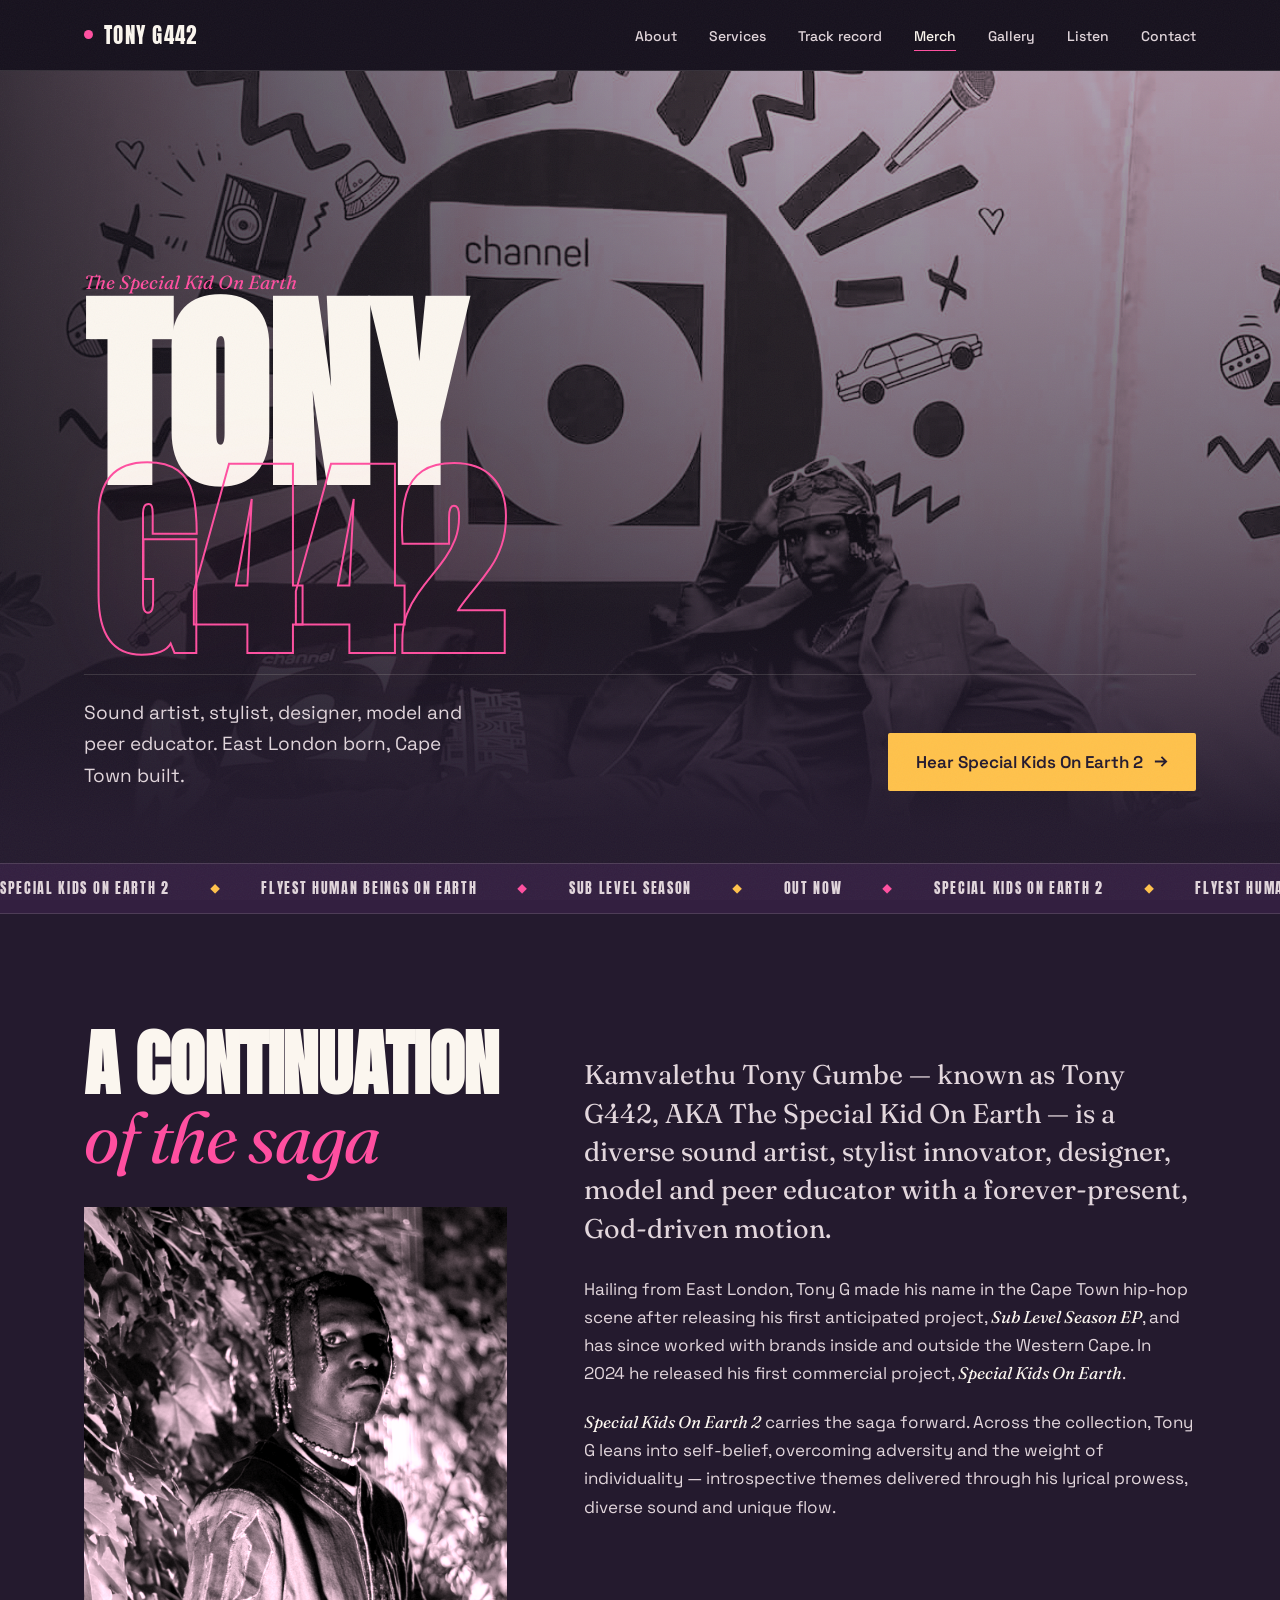
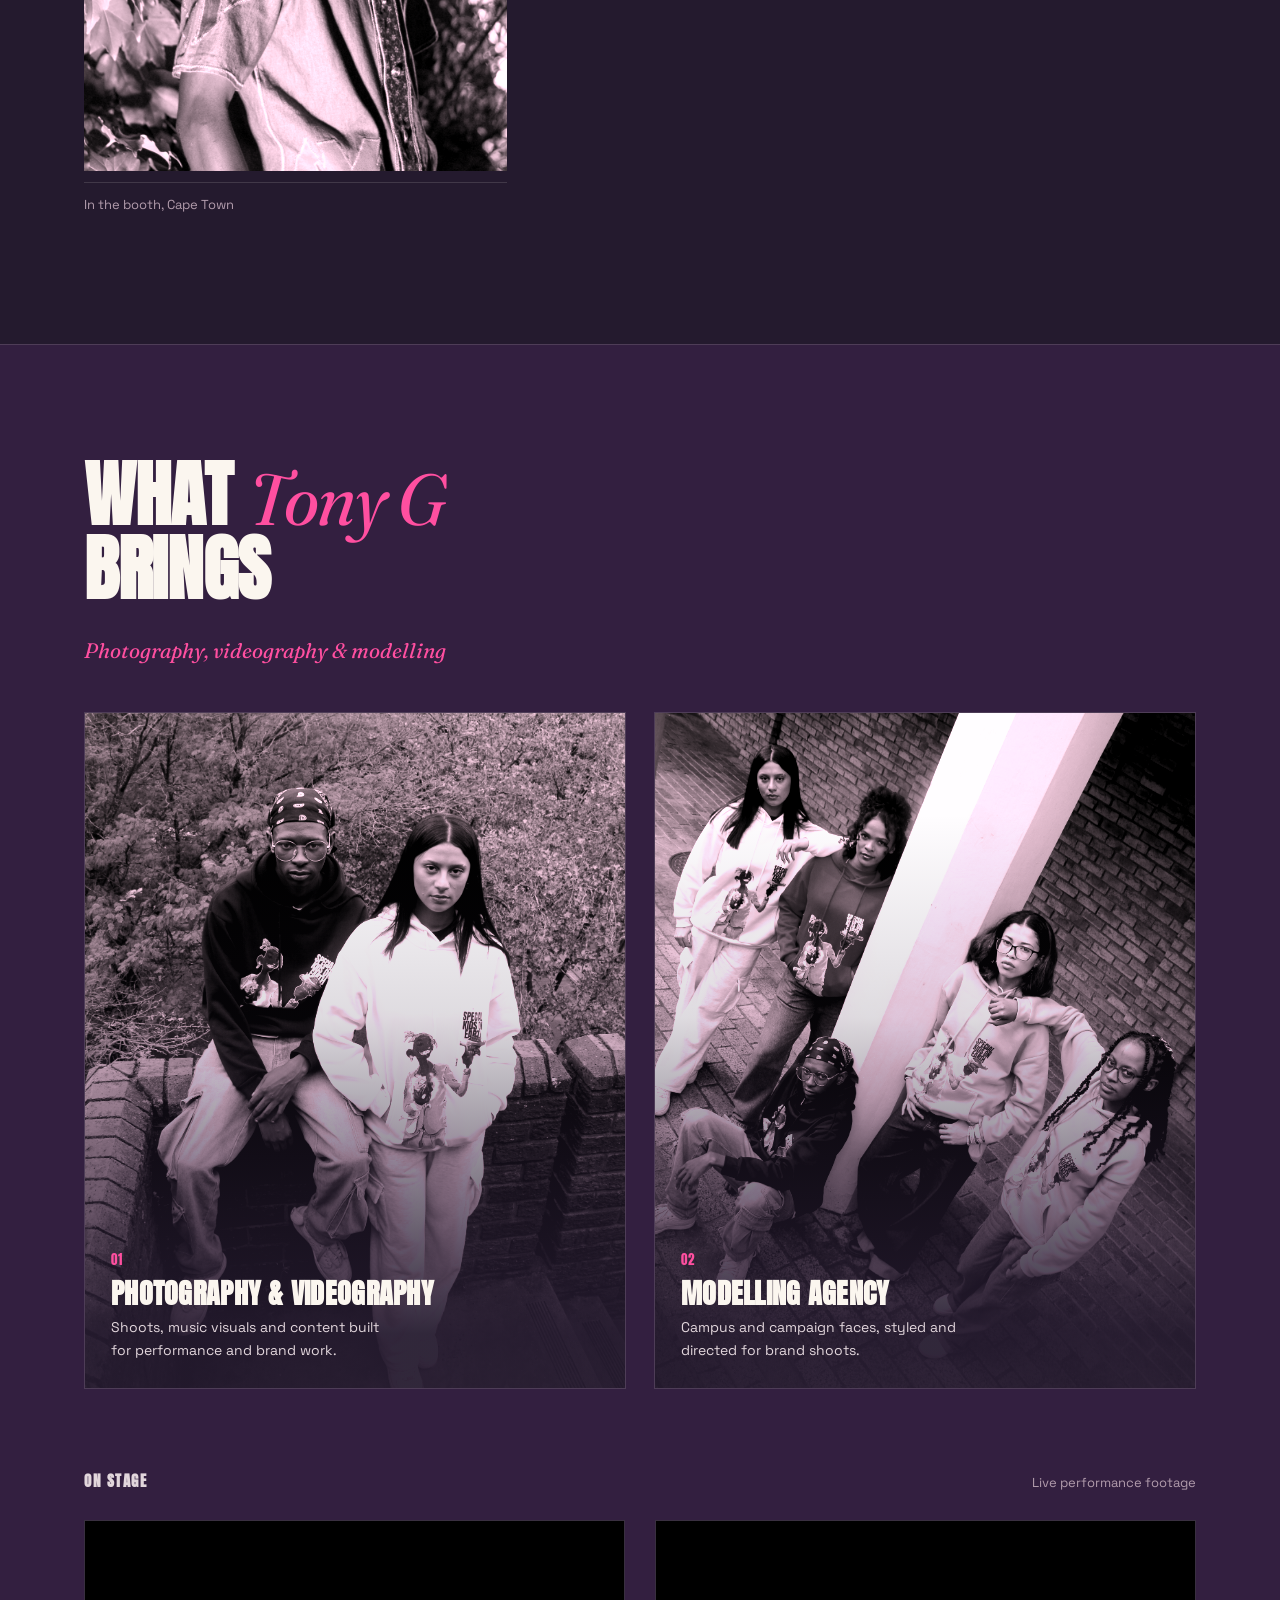
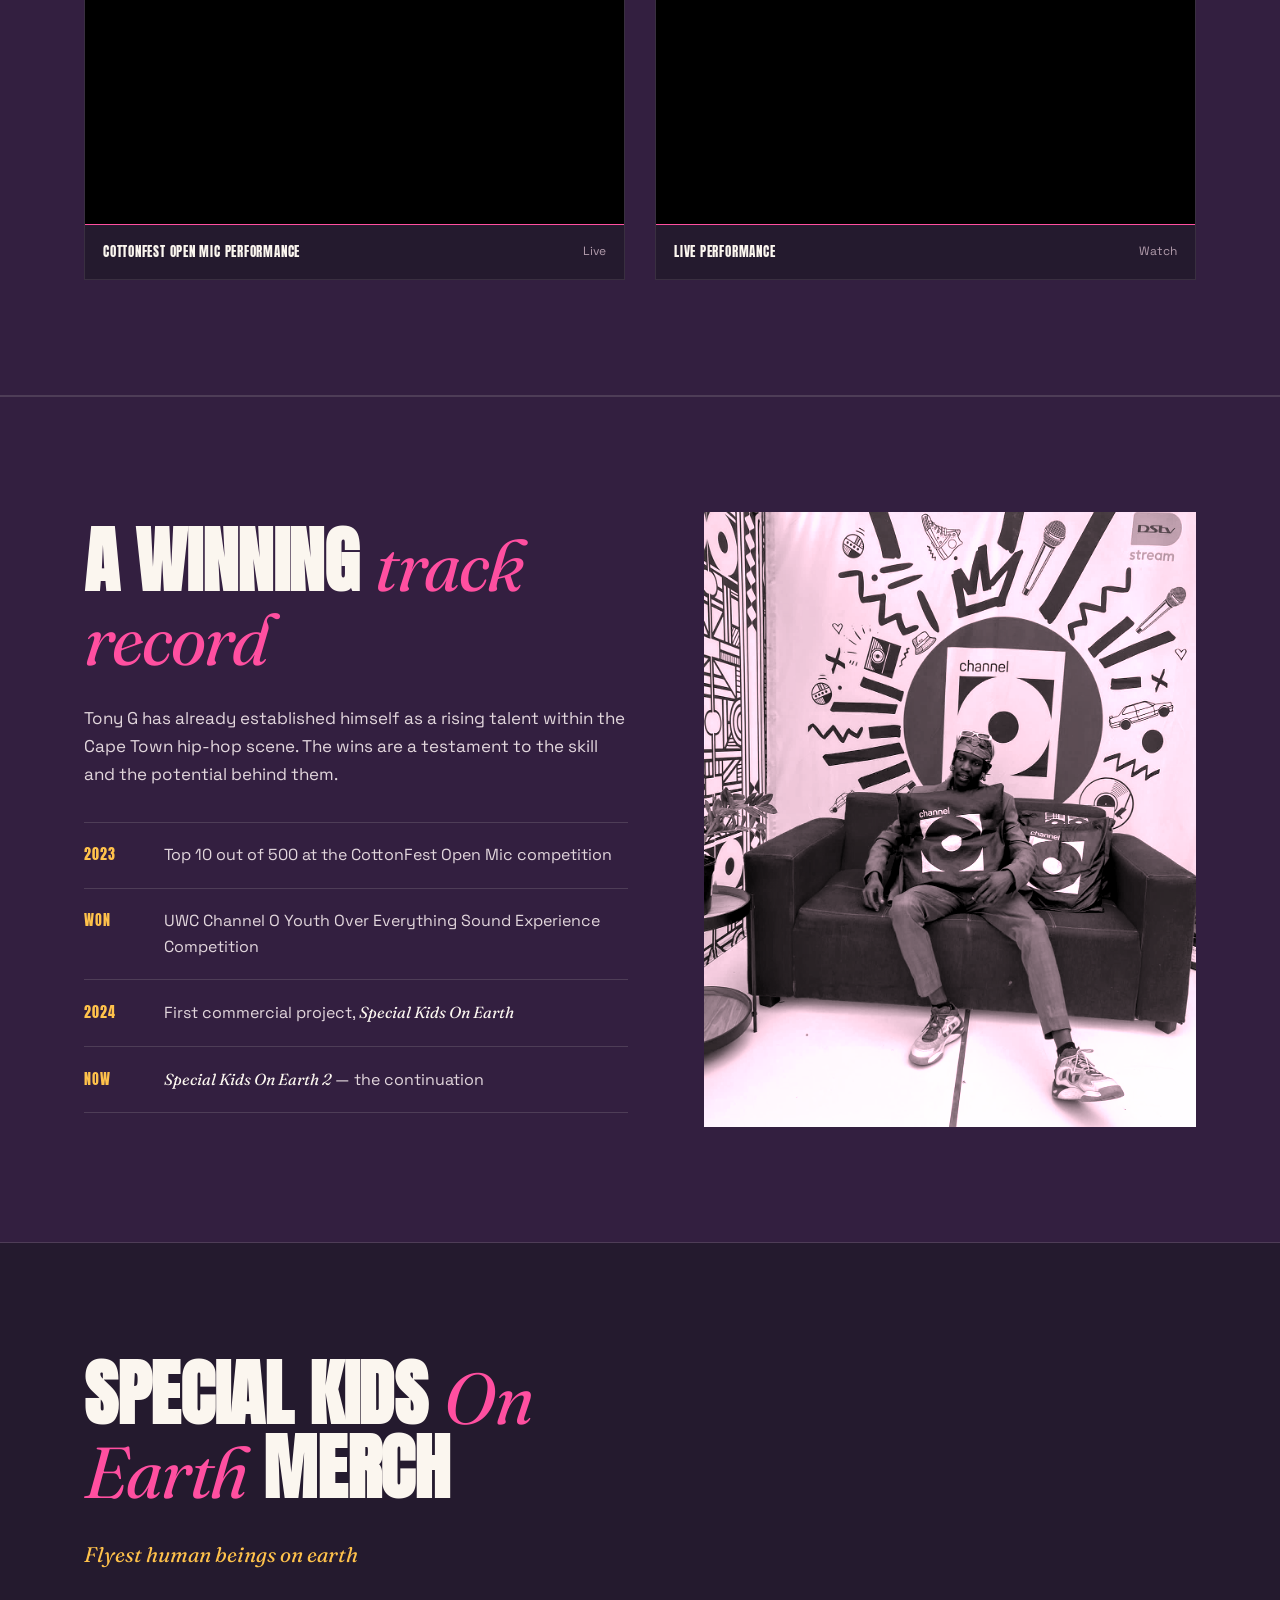
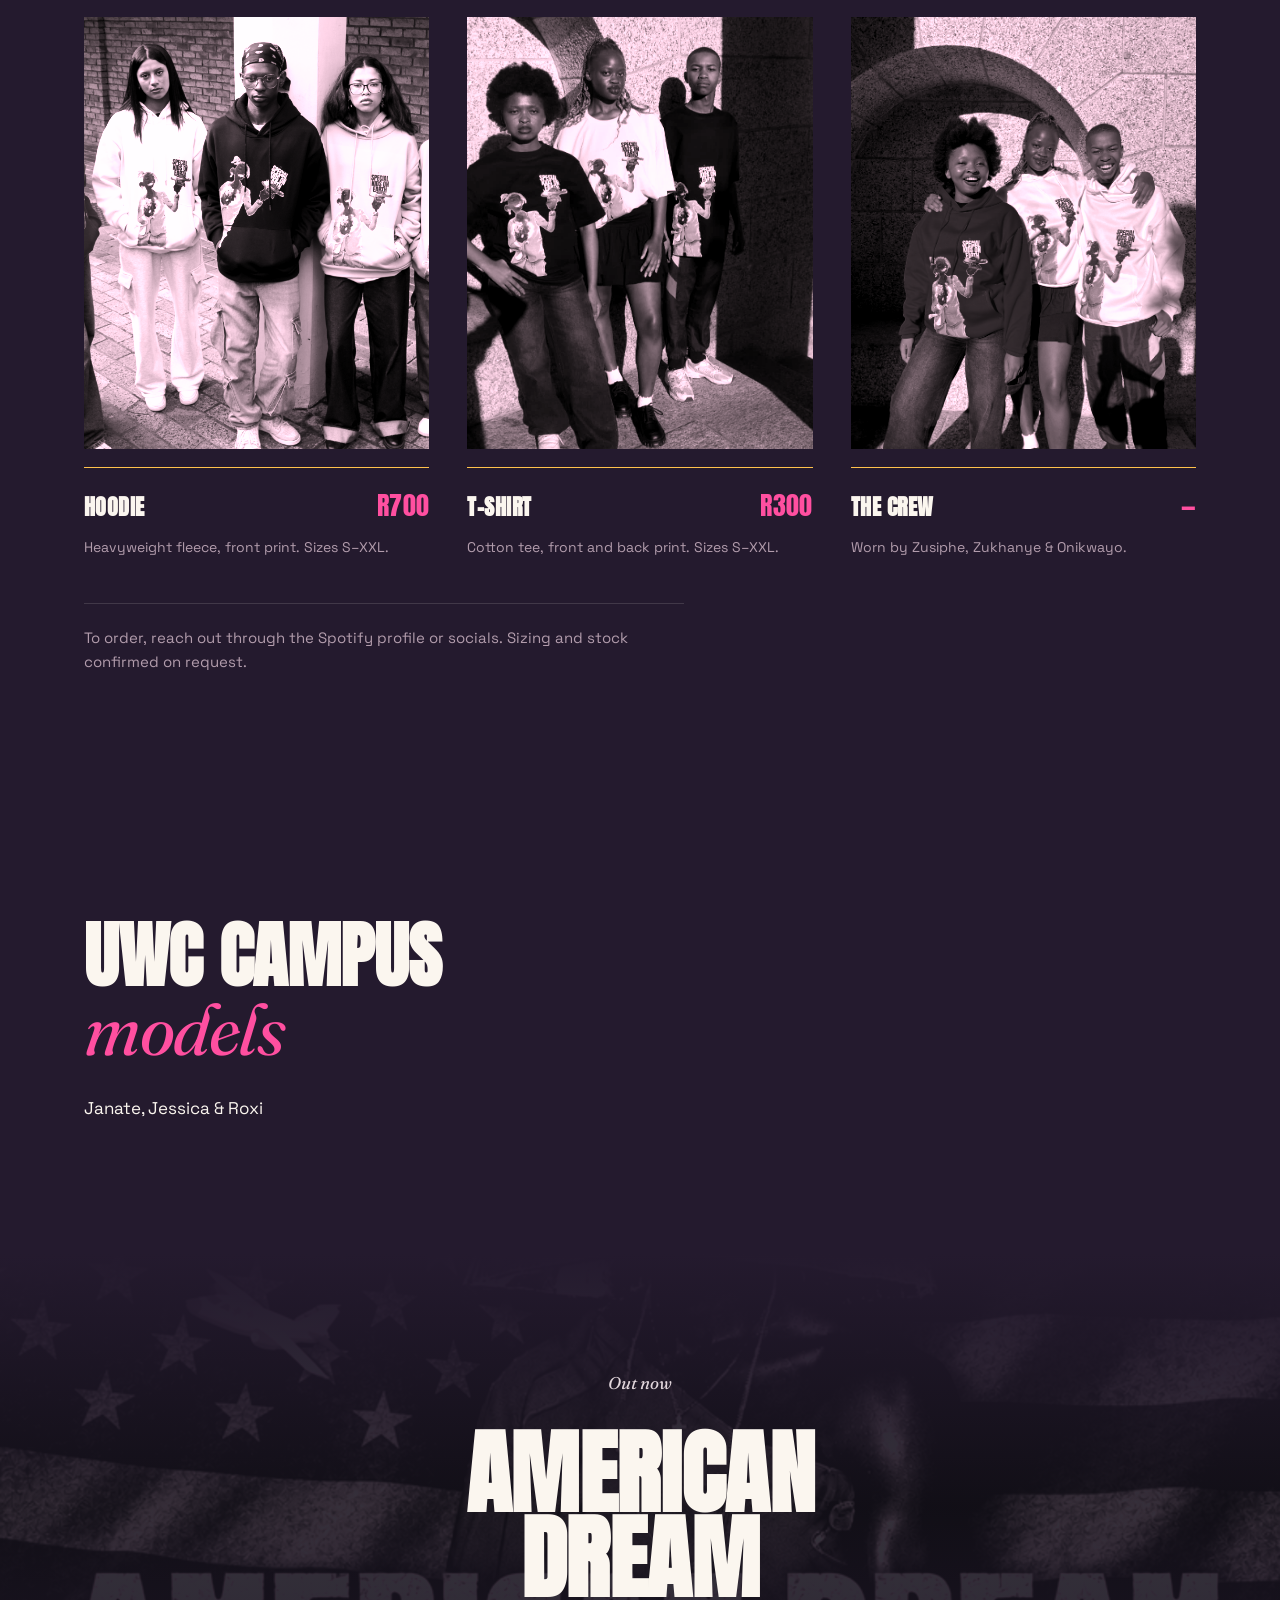
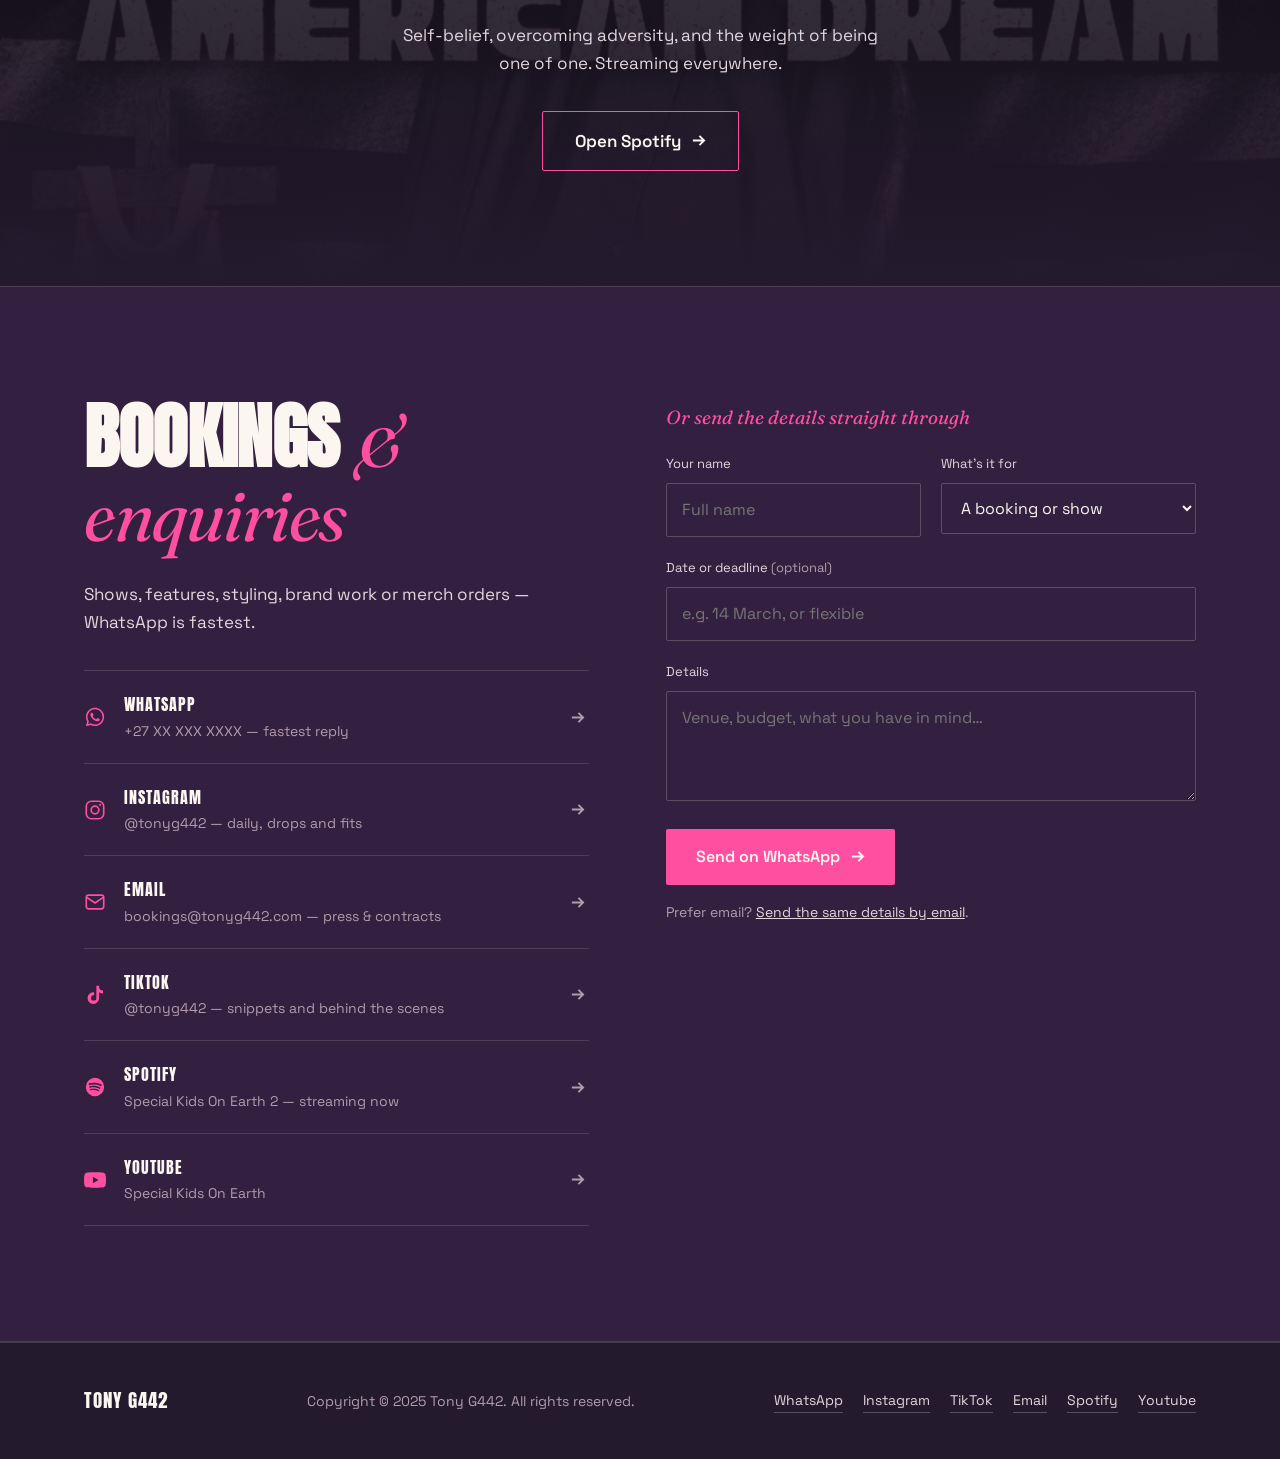
==== index.html @ 4070037d "update structure" ====
<!DOCTYPE html>
<html lang="en">
<head>
<meta charset="utf-8">
<meta name="viewport" content="width=device-width, initial-scale=1">
<title>Tony G442 — The Special Kid On Earth</title>
<meta name="description" content="Kamvalethu Tony Gumbe, known as Tony G442, is a South African sound artist, stylist, designer, model and peer educator. Special Kids On Earth 2 is out now.">
<meta property="og:title" content="Tony G442">
<meta property="og:type" content="website">
<meta property="og:description" content="South African rising star Tony G442 drops Special Kids On Earth 2 — the continuation of the saga.">
<script src="static/awe.js"></script>
<script src="static/gallery.js"></script>
<link rel="preconnect" href="https://fonts.googleapis.com">
<link rel="preconnect" href="https://fonts.gstatic.com" crossorigin>
<link href="https://fonts.googleapis.com/css2?family=Anton&family=Fraunces:opsz,wght@9..144,400;9..144,600&family=Space+Grotesk:wght@400;500;600&display=swap" rel="stylesheet">
<link rel="stylesheet" href="static/styles.css">
</head>

<body>
<a class="skip" href="#main">Skip to content</a>

<!-- ============ NAV ============ -->
<header class="nav">
  <div class="wrap nav__inner">
    <a class="nav__mark" href="#top"><span class="nav__dot"></span>TONY G442</a>
    <button class="nav__toggle" id="navToggle" aria-expanded="false" aria-controls="navLinks">Menu</button>
    <nav aria-label="Main">
      <ul class="nav__links" id="navLinks">
        <li><a href="#about">About</a></li>
        <li><a href="#services">Services</a></li>
        <li><a href="#record">Track record</a></li>
        <li><a href="#merch">Merch</a></li>
        <li><a href="#faces">Gallery</a></li>
        <li><a href="#listen">Listen</a></li>
        <li><a href="#contact">Contact</a></li>
      </ul>
    </nav>
  </div>
</header>

<main id="main">

  <!-- ============ HERO ============ -->
  <section class="hero" id="top">
    <!-- wide hero portrait of Tony G442, shot from waist up, ideally 2000px+ wide -->
    <div class="hero__bg">
      <img class="tone" src="static/Images/main.jpg" alt="">
    </div>

    <div class="wrap hero__inner">
      <p class="hero__eyebrow">The Special Kid On Earth</p>
      <h1 class="hero__name">
        <span class="l1">Tony</span>
        <span class="l2">G442</span>
      </h1>
      <div class="hero__foot">
        <p class="hero__tag">Sound artist, stylist, designer, model and peer educator. East London born, Cape Town built.</p>
        <a class="hero__cta" href="#listen">
          Hear Special Kids On Earth 2
          <svg viewBox="0 0 16 16" fill="none" stroke="currentColor" stroke-width="2" aria-hidden="true"><path d="M2 8h12M9 3l5 5-5 5"/></svg>
        </a>
      </div>
    </div>
  </section>

  <div class="ticker" aria-hidden="true">
    <div class="ticker__track">
      <span>SPECIAL KIDS ON EARTH 2</span><i>◆</i>
      <span>FLYEST HUMAN BEINGS ON EARTH</span><i>◆</i>
      <span>SUB LEVEL SEASON</span><i>◆</i>
      <span>OUT NOW</span><i>◆</i>
      <span>SPECIAL KIDS ON EARTH 2</span><i>◆</i>
      <span>FLYEST HUMAN BEINGS ON EARTH</span><i>◆</i>
      <span>SUB LEVEL SEASON</span><i>◆</i>
      <span>OUT NOW</span><i>◆</i>
    </div>
  </div>

  <!-- ============ ABOUT ============ -->
  <section id="about">
    <div class="wrap bio__grid">
      <div>
        <h2 class="h2">A continuation <em>of the saga</em></h2>
        <div class="bio__side">
          <img class="tone" src="static/Images/main2.jpg" alt="Tony G442 in the studio">
          <p class="bio__cap">In the booth, Cape Town</p>
        </div>
      </div>

      <div class="bio__body">
        <p class="lede">Kamvalethu Tony Gumbe — known as Tony G442, AKA The Special Kid On Earth — is a diverse sound artist, stylist innovator, designer, model and peer educator with a forever-present, God-driven motion.</p>
        <p>Hailing from East London, Tony G made his name in the Cape Town hip-hop scene after releasing his first anticipated project, <em>Sub Level Season EP</em>, and has since worked with brands inside and outside the Western Cape. In 2024 he released his first commercial project, <em>Special Kids On Earth</em>.</p>
        <p><em>Special Kids On Earth 2</em> carries the saga forward. Across the collection, Tony G leans into self-belief, overcoming adversity and the weight of individuality — introspective themes delivered through his lyrical prowess, diverse sound and unique flow.</p>
      </div>
    </div>
  </section>

  <!-- ============ SERVICES ============ -->
  <section class="services" id="services">
    <div class="wrap">
      <div class="services__head">
        <h2 class="h2">What <em>Tony G</em> brings</h2>
        <p class="services__sub">Photography, videography &amp; modelling</p>
      </div>

      <div class="tiles">
        <article class="tile">
          <img class="tone" src="static/Images/photography.jpg" alt="Photography and videography work">
          <div class="tile__label">
            <span class="no">01</span>
            <h3>Photography &amp; Videography</h3>
            <p>Shoots, music visuals and content built for performance and brand work.</p>
          </div>
        </article>

        <article class="tile">
          <img class="tone" src="static/Images/modeling.jpg" alt="Modelling agency work">
          <div class="tile__label">
            <span class="no">02</span>
            <h3>Modelling Agency</h3>
            <p>Campus and campaign faces, styled and directed for brand shoots.</p>
          </div>
        </article>
      </div>

      <div class="reel__head">
        <h3>On stage</h3>
        <span>Live performance footage</span>
      </div>
      <div class="reel">
        <div class="reel__item">
          <div class="reel__frame">
            <iframe src="https://www.youtube.com/embed/6oht7ri9Mhk" title="Tony G442 performance" loading="lazy" allow="accelerometer; autoplay; clipboard-write; encrypted-media; gyroscope; picture-in-picture" allowfullscreen></iframe>
          </div>
          <div class="reel__cap"><b>CottonFest Open Mic performance</b><span>Live</span></div>
        </div>
        <div class="reel__item">
          <div class="reel__frame">
            <iframe src="https://www.youtube.com/embed/Kze4k4z3FIY" title="Tony G442 performance" loading="lazy" allow="accelerometer; autoplay; clipboard-write; encrypted-media; gyroscope; picture-in-picture" allowfullscreen></iframe>
          </div>
          <div class="reel__cap"><b>Live performance</b><span>Watch</span></div>
        </div>
      </div>
    </div>
  </section>

  <!-- ============ TRACK RECORD ============ -->
  <section class="record" id="record">
    <div class="wrap record__grid">
      <div>
        <h2 class="h2">A winning <em>track record</em></h2>
        <p style="color:var(--bone-dim)">Tony G has already established himself as a rising talent within the Cape Town hip-hop scene. The wins are a testament to the skill and the potential behind them.</p>
        <ul class="record__list">
          <li><span class="record__yr">2023</span><span class="record__what">Top 10 out of 500 at the CottonFest Open Mic competition</span></li>
          <li><span class="record__yr">WON</span><span class="record__what">UWC Channel O Youth Over Everything Sound Experience Competition</span></li>
          <li><span class="record__yr">2024</span><span class="record__what">First commercial project, <em>Special Kids On Earth</em></span></li>
          <li><span class="record__yr">NOW</span><span class="record__what"><em>Special Kids On Earth 2</em> — the continuation</span></li>
        </ul>
      </div>
      <div class="record__img">
        <img class="tone" src="static/Images/O.jpg" alt="Tony G442 performing live">
      </div>
    </div>
  </section>

  <!-- ============ MERCH ============ -->
  <section id="merch">
    <div class="wrap">
      <div class="merch__head">
        <h2 class="h2">Special Kids <em>On Earth</em> merch</h2>
        <p class="merch__sub">Flyest human beings on earth</p>
      </div>

      <div class="merch__grid">
        <article class="merch__card">
          <div class="merch__shot"><img class="tone" src="static/Images/hoodies.jpg" alt="Special Kids On Earth hoodie" data-zoom></div>
          <div class="merch__row"><h3>Hoodie</h3><span class="price">R700</span></div>
          <p class="merch__meta">Heavyweight fleece, front print. Sizes S–XXL.</p>
        </article>

        <article class="merch__card">
          <div class="merch__shot"><img class="tone" src="static/Images/Tshirt.jpg" alt="Special Kids On Earth t-shirt" data-zoom></div>
          <div class="merch__row"><h3>T-shirt</h3><span class="price">R300</span></div>
          <p class="merch__meta">Cotton tee, front and back print. Sizes S–XXL.</p>
        </article>

        <article class="merch__card">
          <div class="merch__shot"><img class="tone" src="static/Images/crew2.jpg" alt="Zusiphe, Zukhanye and Onikwayo wearing the merch" data-zoom></div>
          <div class="merch__row"><h3>The crew</h3><span class="price">—</span></div>
          <p class="merch__meta">Worn by Zusiphe, Zukhanye &amp; Onikwayo.</p>
        </article>
      </div>

      <p class="merch__note">To order, reach out through the Spotify profile or socials. Sizing and stock confirmed on request.</p>
    </div>
  </section>

  <!-- gallery section -->
<section class="faces" id="faces">
  <div class="wrap">
    <div class="faces__head">
      <h2 class="h2">UWC campus <em>models</em></h2>
      <p>Janate, Jessica &amp; Roxi</p>
    </div>

    
    <div class="faces__grid" id="galleryGrid" data-reveal-group></div>

    <button class="faces__more" id="galleryMore" type="button" hidden>Show more</button>
  </div>
</section>


  <!-- ============ LISTEN ============ -->
  <section class="listen" id="listen">
    <div class="listen__bg"><img class="tone" src="static/Images/AmericanD.png" alt=""></div>
    <div class="wrap">
      <p class="listen__kicker">Out now</p>
      <h2>American<br>Dream</h2>
      <p>Self-belief, overcoming adversity, and the weight of being one of one. Streaming everywhere.</p>
      <a class="btn" href="https://open.spotify.com/artist/3IseNZ1znsQ4PcBPBLWTkR" target="_blank" rel="noopener">
        Open Spotify
        <svg viewBox="0 0 16 16" fill="none" stroke="currentColor" stroke-width="2" aria-hidden="true"><path d="M2 8h12M9 3l5 5-5 5"/></svg>
      </a>
    </div>
  </section>

  <!-- ============ CONTACT ============ -->

  <section class="contact" id="contact">
    <div class="wrap contact__grid">

      <div>
        <h2 class="h2">Bookings <em>&amp; enquiries</em></h2>
        <p class="contact__intro">Shows, features, styling, brand work or merch orders — WhatsApp is fastest.</p>

        <ul class="channels">
          <li>
            <a href="https://wa.me/27686662424" target="_blank" rel="noopener">
              <svg class="ico" viewBox="0 0 24 24" fill="currentColor" aria-hidden="true"><path d="M12.04 2C6.58 2 2.13 6.45 2.13 11.91c0 1.75.46 3.45 1.32 4.95L2 22l5.25-1.38a9.87 9.87 0 0 0 4.79 1.22h.01c5.46 0 9.91-4.45 9.91-9.91C21.96 6.45 17.5 2 12.04 2Zm0 18.15h-.01a8.2 8.2 0 0 1-4.18-1.15l-.3-.18-3.11.82.83-3.04-.2-.31a8.17 8.17 0 0 1-1.25-4.38c0-4.54 3.69-8.23 8.23-8.23 2.2 0 4.26.86 5.82 2.41a8.18 8.18 0 0 1 2.41 5.83c0 4.54-3.7 8.23-8.24 8.23Zm4.52-6.16c-.25-.12-1.47-.72-1.69-.81-.23-.08-.39-.12-.56.13-.17.24-.64.8-.79.97-.14.16-.29.19-.54.06-.25-.12-1.05-.39-1.99-1.23-.74-.66-1.23-1.47-1.38-1.72-.14-.25-.01-.38.11-.5.11-.11.25-.29.37-.43.13-.15.17-.25.25-.41.08-.17.04-.31-.02-.43-.06-.12-.56-1.34-.76-1.84-.2-.48-.41-.42-.56-.43h-.48c-.17 0-.43.06-.66.31-.23.25-.86.85-.86 2.06s.89 2.39 1.01 2.56c.12.16 1.75 2.67 4.23 3.74.59.26 1.05.41 1.41.52.59.19 1.13.16 1.56.1.47-.07 1.47-.6 1.67-1.18.21-.58.21-1.07.15-1.18-.06-.11-.23-.17-.48-.29Z"/></svg>
              <span class="lbl"><b>WhatsApp</b><span>+27 XX XXX XXXX — fastest reply</span></span>
              <svg class="arrow" viewBox="0 0 16 16" fill="none" stroke="currentColor" stroke-width="2" aria-hidden="true"><path d="M2 8h12M9 3l5 5-5 5"/></svg>
            </a>
          </li>

          <li>
            <a href="https://instagram.com/tonyg442" target="_blank" rel="noopener">
              <svg class="ico" viewBox="0 0 24 24" fill="none" stroke="currentColor" stroke-width="1.8" aria-hidden="true"><rect x="2.5" y="2.5" width="19" height="19" rx="5.5"/><circle cx="12" cy="12" r="4.2"/><circle cx="17.6" cy="6.4" r="1.2" fill="currentColor" stroke="none"/></svg>
              <span class="lbl"><b>Instagram</b><span>@tonyg442 — daily, drops and fits</span></span>
              <svg class="arrow" viewBox="0 0 16 16" fill="none" stroke="currentColor" stroke-width="2" aria-hidden="true"><path d="M2 8h12M9 3l5 5-5 5"/></svg>
            </a>
          </li>

          <li>
            <a href="mailto:bookings@tonyg442.com">
              <svg class="ico" viewBox="0 0 24 24" fill="none" stroke="currentColor" stroke-width="1.8" aria-hidden="true"><rect x="2.5" y="4.5" width="19" height="15" rx="2.5"/><path d="m3 7 9 6 9-6"/></svg>
              <span class="lbl"><b>Email</b><span>bookings@tonyg442.com — press &amp; contracts</span></span>
              <svg class="arrow" viewBox="0 0 16 16" fill="none" stroke="currentColor" stroke-width="2" aria-hidden="true"><path d="M2 8h12M9 3l5 5-5 5"/></svg>
            </a>
          </li>

          <li>
            <a href="https://tiktok.com/@tonyg442" target="_blank" rel="noopener">
              <svg class="ico" viewBox="0 0 24 24" fill="currentColor" aria-hidden="true"><path d="M16.5 2h-3v13.2a2.9 2.9 0 1 1-2.4-2.85V9.2A6.3 6.3 0 1 0 16.5 15.4V8.9a7.3 7.3 0 0 0 4.2 1.33V7.2a4.3 4.3 0 0 1-4.2-4.2V2Z"/></svg>
              <span class="lbl"><b>TikTok</b><span>@tonyg442 — snippets and behind the scenes</span></span>
              <svg class="arrow" viewBox="0 0 16 16" fill="none" stroke="currentColor" stroke-width="2" aria-hidden="true"><path d="M2 8h12M9 3l5 5-5 5"/></svg>
            </a>
          </li>

          <li>
            <a href="https://open.spotify.com/artist/3IseNZ1znsQ4PcBPBLWTkR" target="_blank" rel="noopener">
              <svg class="ico" viewBox="0 0 24 24" fill="currentColor" aria-hidden="true"><path d="M12 2a10 10 0 1 0 0 20 10 10 0 0 0 0-20Zm4.59 14.43a.62.62 0 0 1-.86.21c-2.35-1.44-5.3-1.76-8.79-.96a.62.62 0 1 1-.28-1.22c3.81-.87 7.08-.5 9.72 1.11.29.18.39.57.21.86Zm1.22-2.72a.78.78 0 0 1-1.07.26c-2.69-1.65-6.79-2.13-9.97-1.17a.78.78 0 1 1-.45-1.49c3.63-1.1 8.15-.56 11.24 1.33.37.23.48.71.25 1.07Zm.11-2.84c-3.22-1.92-8.54-2.09-11.62-1.16a.93.93 0 1 1-.54-1.79c3.53-1.07 9.4-.86 13.11 1.34a.93.93 0 1 1-.95 1.61Z"/></svg>
              <span class="lbl"><b>Spotify</b><span>Special Kids On Earth 2 — streaming now</span></span>
              <svg class="arrow" viewBox="0 0 16 16" fill="none" stroke="currentColor" stroke-width="2" aria-hidden="true"><path d="M2 8h12M9 3l5 5-5 5"/></svg>
            </a>
          </li>

          <li>
            <a href="https://www.youtube.com/@tonyg442"  target="_blank" rel="noopener">
              <svg class="ico" viewBox="0 0 24 24" fill="currentColor" aria-hidden="true"><path d="M23.498 6.186a2.999 2.999 0 0 0-2.112-2.122C19.505 3.545 12 3.545 12 3.545s-7.505 0-9.386.52A2.999 2.999 0 0 0 .502 6.186 31.4 31.4 0 0 0 0 12a31.4 31.4 0 0 0 .502 5.814 2.999 2.999 0 0 0 2.112 2.122c1.881.52 9.386.52 9.386.52s7.505 0 9.386-.52a2.999 2.999 0 0 0 2.112-2.122A31.4 31.4 0 0 0 24 12a31.4 31.4 0 0 0-.502-5.814zM9.75 15.568V8.432L15.818 12z"/></svg>
              <span class="lbl"><b>Youtube</b><span>Special Kids On Earth</span></span>
              <svg class="arrow" viewBox="0 0 16 16" fill="none" stroke="currentColor" stroke-width="2" aria-hidden="true"><path d="M2 8h12M9 3l5 5-5 5"/></svg>
            </a>
          </li>
        </ul>
      </div>

      <!-- This form has no server. It opens WhatsApp with the message pre-filled. -->
      <div>
        <p class="form__head">Or send the details straight through</p>

        <div class="form__row">
          <div class="field">
            <label for="fName">Your name</label>
            <input id="fName" type="text" autocomplete="name" placeholder="Full name">
          </div>
          <div class="field">
            <label for="fType">What's it for</label>
            <select id="fType">
              <option>A booking or show</option>
              <option>A feature or collab</option>
              <option>Merch order</option>
              <option>Styling or brand work</option>
              <option>Press or interview</option>
              <option>Photography</option>
              <option>Something else</option>
            </select>
          </div>
        </div>

        <div class="field">
          <label for="fWhen">Date or deadline <span style="color:var(--mute)">(optional)</span></label>
          <input id="fWhen" type="text" placeholder="e.g. 14 March, or flexible">
        </div>

        <div class="field">
          <label for="fMsg">Details</label>
          <textarea id="fMsg" placeholder="Venue, budget, what you have in mind…"></textarea>
        </div>

        <button class="form__send" id="sendWa" type="button">
          Send on WhatsApp
          <svg viewBox="0 0 16 16" fill="none" stroke="currentColor" stroke-width="2" aria-hidden="true"><path d="M2 8h12M9 3l5 5-5 5"/></svg>
        </button>

        <p class="form__alt">Prefer email? <a href="#" id="sendMail">Send the same details by email</a>.</p>
      </div>

    </div>
  </section>

</main>

<footer class="foot">
  <div class="wrap foot__inner">
    <span class="foot__mark">TONY G442</span>
    <span>Copyright &copy; 2025 Tony G442. All rights reserved.</span>
    <span style="display:flex;gap:20px;flex-wrap:wrap">
      <a href="https://wa.me/27686662424" target="_blank" rel="noopener">WhatsApp</a>
      <a href="https://instagram.com/tonygumbe442" target="_blank" rel="noopener">Instagram</a>
      <a href="https://tiktok.com/@tonygumbe442" target="_blank" rel="noopener">TikTok</a>
      <a href="mailto:tonygumbe442@gmail.com">Email</a>
      <a href="https://open.spotify.com/artist/3IseNZ1znsQ4PcBPBLWTkR" target="_blank" rel="noopener">Spotify</a>
      <a href="https://www.youtube.com/@tonyg442" target="_blank" rel="noopener">Youtube</a>
    </span>
  </div>
</footer>

<!-- ============ LIGHTBOX ============ -->
<div class="lb" id="lightbox" hidden role="dialog" aria-modal="true" aria-label="Enlarged image">
  <button class="lb__close" id="lbClose">Close</button>
  <img id="lbImg" src="" alt="">
</div>

</body>
</html>
---- static/styles.css ----
/* ============================================================
   1. TOKENS
   ============================================================ */
:root{
  /* base */
  --void:      #241A2E;   /* bright plum ground */
  --void-2:    #331F40;   /* raised panel */
  --bone:      #FBF6EF;   /* warm paper */
  --bone-dim:  #E2D6DC;
  --mute:      #B29CAC;

  /* accents */
  --amber:     #FFC24B;   /* primary signal */
  --pink:      #FF4FA0;   /* second signal — hits, kickers, glow */
  --ultra:     #3A4FE8;   /* secondary, used sparingly */
  --ember:     #E4533C;

  --display: "Anton", "Arial Narrow", sans-serif;
  --serif:   "Fraunces", Georgia, serif;
  --body:    "Space Grotesk", "Helvetica Neue", Arial, sans-serif;

  --gutter: clamp(20px, 5vw, 80px);
  --max: 1240px;
  --rule: 1px solid rgba(242,236,227,.14);
}

*,*::before,*::after{ box-sizing:border-box; }

html{ scroll-behavior:smooth; }
@media (prefers-reduced-motion: reduce){
  html{ scroll-behavior:auto; }
  *{ animation:none !important; transition:none !important; }
}

body{
  margin:0;
  background:var(--void);
  color:var(--bone);
  font-family:var(--body);
  font-size:17px;
  line-height:1.65;
  -webkit-font-smoothing:antialiased;
  overflow-x:hidden;
}

img{ max-width:100%; display:block; }
a{ color:inherit; }

:focus-visible{
  outline:2px solid var(--amber);
  outline-offset:4px;
}

.wrap{
  width:100%;
  max-width:var(--max);
  margin-inline:auto;
  padding-inline:var(--gutter);
}

.skip{
  position:absolute; left:-9999px;
  background:var(--amber); color:var(--void);
  padding:12px 18px; z-index:400; font-weight:600;
}
.skip:focus{ left:14px; top:14px; }

/* film grain — the one texture that carries the whole mood */
body::after{
  content:"";
  position:fixed; inset:0; z-index:500;
  pointer-events:none;
  opacity:.045;
  background-image:url("data:image/svg+xml;utf8,<svg xmlns='http://www.w3.org/2000/svg' width='160' height='160'><filter id='n'><feTurbulence type='fractalNoise' baseFrequency='.85' numOctaves='3'/></filter><rect width='160' height='160' filter='url(%23n)'/></svg>");
}

/* shared image treatment: duotone-ish, keeps random placeholders cohesive */
.tone{
  filter:grayscale(1) contrast(1.1) brightness(1) sepia(.3) hue-rotate(280deg) saturate(1.7);
  transition:filter .5s ease;
}
.tone:hover{ filter:grayscale(.15) contrast(1.05) brightness(1); }

/* ============================================================
   2. NAV
   ============================================================ */
.nav{
  position:sticky; top:0; z-index:200;
  background:rgba(20,17,26,.82);
  backdrop-filter:blur(14px);
  border-bottom:var(--rule);
}
.nav__inner{
  display:flex; align-items:center; justify-content:space-between;
  gap:16px; min-height:70px;
}
.nav__mark{
  font-family:var(--display);
  font-size:21px;
  letter-spacing:.06em;
  text-decoration:none;
  display:flex; align-items:center; gap:11px;
}
.nav__dot{
  width:9px; height:9px; border-radius:50%;
  background:var(--pink); flex:none;
}
.nav__links{
  display:flex; gap:32px;
  list-style:none; margin:0; padding:0;
}
.nav__links a{
  text-decoration:none;
  font-size:14px; font-weight:500;
  color:var(--bone-dim);
  padding:6px 0;
  position:relative;
  transition:color .25s ease;
}
.nav__links a::after{
  content:""; position:absolute; left:0; right:100%; bottom:0;
  height:1px; background:var(--pink);
  transition:right .3s ease;
}
.nav__links a:hover{ color:var(--bone); }
.nav__links a:hover::after,
.nav__links a[aria-current="true"]::after{ right:0; }
.nav__links a[aria-current="true"]{ color:var(--bone); }

.nav__toggle{
  display:none;
  background:none; border:1px solid rgba(242,236,227,.3);
  color:var(--bone); font:inherit; font-size:13px; font-weight:600;
  padding:8px 15px; cursor:pointer; border-radius:2px;
}

@media (max-width:820px){
  .nav__toggle{ display:block; }
  .nav__links{
    position:absolute; inset:100% 0 auto 0;
    flex-direction:column; gap:0;
    background:var(--void);
    border-bottom:var(--rule);
    padding:6px var(--gutter) 22px;
  }
  .nav__links[hidden]{ display:none; }
  .nav__links a{
    display:block; padding:14px 0; font-size:18px;
    border-bottom:var(--rule);
  }
  .nav__links a::after{ display:none; }
}

/* ============================================================
   3. HERO
   ============================================================ */
.hero{
  position:relative;
  min-height:clamp(560px, 88vh, 900px);
  display:flex; align-items:flex-end;
  padding-bottom:clamp(40px,6vw,72px);
  overflow:hidden;
}
.hero__bg{
  position:absolute; inset:0;
  z-index:0;
}
.hero__bg img{
  width:100%; height:100%; object-fit:cover;
  object-position:center 30%;
}
.hero__bg::after{
  content:"";
  position:absolute; inset:0;
  background:
    linear-gradient(to top, var(--void) 4%, rgba(20,17,26,.62) 45%, rgba(20,17,26,.35) 100%),
    linear-gradient(to right, rgba(20,17,26,.75), transparent 62%);
}
.hero__inner{ position:relative; z-index:1; width:100%; }

.hero__eyebrow{
  font-family:var(--serif);
  font-style:italic;
  font-size:clamp(15px,1.7vw,19px);
  color:var(--pink);
  margin:0 0 14px;
}
.hero__name{
  font-family:var(--display);
  font-size:clamp(70px, 17vw, 210px);
  line-height:.8;
  letter-spacing:-.01em;
  margin:0 0 26px;
  text-transform:uppercase;
}
.hero__name .l1{ display:block; }
.hero__name .l2{
  display:block;
  margin-left:.04em;
  -webkit-text-stroke:2px var(--pink);
  color:transparent;
  filter:drop-shadow(0 0 26px rgba(255,79,160,.35));
}
.hero__foot{
  display:flex; flex-wrap:wrap;
  align-items:flex-end; justify-content:space-between;
  gap:26px 40px;
  border-top:var(--rule);
  padding-top:22px;
}
.hero__tag{
  margin:0;
  max-width:34ch;
  font-size:clamp(16px,1.8vw,19px);
  color:var(--bone-dim);
}
.hero__cta{
  display:inline-flex; align-items:center; gap:10px;
  background:var(--amber); color:var(--void);
  font-weight:600; text-decoration:none;
  padding:15px 28px; border-radius:2px;
  flex:none;
  transition:background .25s ease, transform .25s ease;
}
.hero__cta:hover{ background:var(--pink); color:var(--bone); transform:translateY(-2px); }
.hero__cta svg{ width:15px; height:15px; }

/* ticker */
.ticker{
  border-block:var(--rule);
  background:var(--void-2);
  overflow:hidden; white-space:nowrap;
}
.ticker__track{
  display:inline-flex; gap:40px;
  padding:13px 0;
  font-family:var(--display);
  font-size:14px; letter-spacing:.12em;
  color:var(--bone-dim);
  animation:slide 34s linear infinite;
}
.ticker__track i{ color:var(--amber); font-style:normal; }
.ticker__track i:nth-of-type(even){ color:var(--pink); }
@keyframes slide{ from{transform:translateX(0)} to{transform:translateX(-50%)} }

/* ============================================================
   4. SECTION FURNITURE
   ============================================================ */
section{ padding-block:clamp(66px,9vw,124px); position:relative; }

.h2{
  font-family:var(--display);
  font-size:clamp(34px,6vw,72px);
  line-height:.96;
  letter-spacing:-.005em;
  text-transform:uppercase;
  margin:0 0 30px;
  max-width:14ch;
}
.h2 em{
  font-family:var(--serif);
  font-style:italic;
  font-weight:400;
  text-transform:none;
  letter-spacing:-.02em;
  color:var(--pink);
}
p{ max-width:64ch; }
.lede{
  font-family:var(--serif);
  font-size:clamp(20px,2.4vw,27px);
  line-height:1.42;
  color:var(--bone);
}

/* ============================================================
   5. ABOUT
   ============================================================ */
.bio__grid{
  display:grid;
  grid-template-columns:minmax(0,.9fr) minmax(0,1.3fr);
  gap:clamp(28px,6vw,86px);
  align-items:start;
}
.bio__body p{ color:var(--bone-dim); }
.bio__body p + p{ margin-top:1.25em; }
.bio__body em{ font-family:var(--serif); font-style:italic; color:var(--bone); }
.bio__side img{
  aspect-ratio:3/4; object-fit:cover;
  margin-top:34px;
}
.bio__cap{
  font-size:13px; color:var(--mute);
  padding-top:11px; border-top:var(--rule); margin-top:11px;
}
@media (max-width:880px){ .bio__grid{ grid-template-columns:1fr; } }

/* ============================================================
   6. TRACK RECORD
   ============================================================ */
.record{ background:var(--void-2); border-block:var(--rule); }
.record__grid{
  display:grid;
  grid-template-columns:1.05fr .95fr;
  gap:clamp(30px,6vw,76px);
  align-items:center;
}
.record__list{
  list-style:none; margin:34px 0 0; padding:0;
}
.record__list li{
  display:grid;
  grid-template-columns:auto 1fr;
  gap:22px;
  padding:19px 0;
  border-top:var(--rule);
  align-items:baseline;
}
.record__list li:last-child{ border-bottom:var(--rule); }
.record__yr{
  font-family:var(--display);
  font-size:14px; letter-spacing:.08em;
  color:var(--amber);
  min-width:58px;
}
.record__what{ font-size:16px; color:var(--bone-dim); }
.record__what em{ font-family:var(--serif); font-style:italic; color:var(--bone); }
.record__img img{ aspect-ratio:4/5; object-fit:cover; }
@media (max-width:880px){ .record__grid{ grid-template-columns:1fr; } }

/* ============================================================
   6b. SERVICES
   ============================================================ */
.services{ background:var(--void-2); border-block:var(--rule); }
.services__head{ margin-bottom:44px; }
.services__sub{
  font-family:var(--serif); font-style:italic;
  color:var(--pink); margin:0; font-size:clamp(17px,2vw,21px);
}

.tiles{
  display:grid;
  grid-template-columns:repeat(auto-fit,minmax(280px,1fr));
  gap:clamp(18px,3vw,28px);
  margin-bottom:clamp(50px,7vw,80px);
}
.tile{
  position:relative;
  aspect-ratio:4/5;
  overflow:hidden;
  border:1px solid rgba(242,236,227,.14);
}
.tile img{
  position:absolute; inset:0;
  width:100%; height:100%; object-fit:cover;
  transition:transform .8s cubic-bezier(.2,.7,.3,1);
}
.tile:hover img{ transform:scale(1.06); }
.tile::after{
  content:"";
  position:absolute; inset:0;
  background:linear-gradient(to top, rgba(36,26,46,.94) 8%, rgba(36,26,46,.15) 55%, transparent 85%);
}
.tile__label{
  position:absolute; left:0; right:0; bottom:0; z-index:1;
  padding:26px;
}
.tile__label .no{
  display:block;
  font-family:var(--display);
  font-size:13px; letter-spacing:.1em;
  color:var(--pink); margin-bottom:8px;
}
.tile__label h3{
  font-family:var(--display);
  font-size:clamp(22px,2.6vw,28px);
  text-transform:uppercase;
  letter-spacing:.01em;
  margin:0 0 8px;
  line-height:1.05;
}
.tile__label p{
  margin:0; font-size:14px; color:var(--bone-dim);
  max-width:32ch;
}

.reel__head{
  display:flex; flex-wrap:wrap; gap:12px 30px;
  align-items:baseline; justify-content:space-between;
  margin-bottom:26px;
}
.reel__head h3{
  font-family:var(--display);
  font-size:15px; letter-spacing:.1em; text-transform:uppercase;
  color:var(--bone-dim); margin:0;
}
.reel__head span{ font-size:13px; color:var(--mute); }

.reel{
  display:grid;
  grid-template-columns:repeat(auto-fit,minmax(320px,1fr));
  gap:clamp(20px,3vw,30px);
}
.reel__item{ background:var(--void); border:1px solid rgba(242,236,227,.1); }
.reel__frame{
  position:relative; width:100%;
  aspect-ratio:16/9;
  background:#000;
}
.reel__frame iframe{
  position:absolute; inset:0;
  width:100%; height:100%; border:0;
}
.reel__cap{
  display:flex; align-items:center; justify-content:space-between;
  gap:14px;
  padding:16px 18px;
  border-top:1px solid var(--pink);
}
.reel__cap b{
  font-family:var(--display);
  font-size:13px; letter-spacing:.06em; text-transform:uppercase;
  font-weight:400;
}
.reel__cap span{ font-size:12px; color:var(--mute); flex:none; }

/* ============================================================
   7. MERCH
   ============================================================ */
.merch__head{ margin-bottom:46px; }
.merch__sub{
  font-family:var(--serif); font-style:italic;
  font-size:clamp(17px,2vw,21px);
  color:var(--amber); margin:0;
}
.merch__grid{
  display:grid;
  grid-template-columns:repeat(auto-fit,minmax(280px,1fr));
  gap:clamp(20px,3vw,40px);
}
.merch__card{ display:flex; flex-direction:column; }
.merch__shot{
  position:relative; overflow:hidden;
  background:var(--void-2);
}
.merch__shot img{
  aspect-ratio:4/5; object-fit:cover;
  cursor:zoom-in;
  transition:transform .7s cubic-bezier(.2,.7,.3,1), filter .5s ease;
}
.merch__shot:hover img{ transform:scale(1.04); }
.merch__row{
  display:flex; align-items:baseline; justify-content:space-between;
  gap:16px;
  border-top:1px solid var(--amber);
  padding-top:16px; margin-top:18px;
}
.merch__row h3{
  font-family:var(--display);
  font-size:22px; letter-spacing:.02em;
  text-transform:uppercase;
  margin:0;
}
.price{
  font-family:var(--display);
  font-size:26px; color:var(--pink);
  letter-spacing:.01em;
}
.merch__meta{ margin:9px 0 0; font-size:14px; color:var(--mute); }
.merch__note{
  margin-top:44px; padding-top:22px;
  border-top:var(--rule);
  font-size:15px; color:var(--mute);
  max-width:60ch;
}

/* gallery grid — supports any number of images */
.faces__grid{
  column-count: 2;
  column-gap: 16px;
}
@media (min-width: 640px)  { .faces__grid{ column-count: 3; } }
@media (min-width: 980px)  { .faces__grid{ column-count: 4; } }

.faces__grid figure{
  break-inside: avoid;   /* stops an image splitting across columns */
  margin: 0 0 16px;
  overflow: hidden;
  position: relative;
}
.faces__grid img{
  width: 100%;
  height: auto;          /* natural ratio drives the masonry effect */
  display: block;
  cursor: zoom-in;
  transition: transform .7s cubic-bezier(.2,.7,.3,1), filter .5s ease;
}
.faces__grid figure:hover img{ transform: scale(1.04); }
.faces__grid figcaption{
  font-size: 13px;
  color: var(--mute);
  padding-top: 10px;
}

/* "Show more" button */
.faces__more{
  display: block;
  margin: 36px auto 0;
  background: transparent;
  border: 1px solid var(--pink);
  color: var(--bone);
  font: inherit; font-weight: 600; font-size: 14px;
  padding: 13px 32px;
  border-radius: 2px;
  cursor: pointer;
  transition: background .25s ease, color .25s ease;
}
.faces__more:hover{ background: var(--pink); }
.faces__more[hidden]{ display: none; }

/* ============================================================
   9. LISTEN
   ============================================================ */
.listen{ text-align:center; position:relative; overflow:hidden; }
.listen__bg{ position:absolute; inset:0; z-index:0; }
.listen__bg img{ width:100%; height:100%; object-fit:cover; }
.listen__bg::after{
  content:""; position:absolute; inset:0;
  background:linear-gradient(to bottom, var(--void) 0%, rgba(20,17,26,.86) 40%, var(--void) 100%);
}
.listen .wrap{ position:relative; z-index:1; }
.listen__kicker{
  font-family:var(--serif); font-style:italic;
  color:var(--pink); margin:0 0 12px;
}
.listen h2{
  font-family:var(--display);
  font-size:clamp(36px,7.5vw,92px);
  line-height:.92;
  text-transform:uppercase;
  letter-spacing:-.005em;
  margin:0 0 20px;
}
.listen p{ margin:0 auto 34px; max-width:44ch; color:var(--bone-dim); }
.btn{
  display:inline-flex; align-items:center; gap:10px;
  background:transparent; color:var(--bone);
  border:1px solid var(--pink);
  font-weight:600; text-decoration:none;
  padding:15px 32px; border-radius:2px;
  transition:background .25s ease, color .25s ease;
}
.btn:hover{ background:var(--pink); color:var(--bone); }
.btn svg{ width:15px; height:15px; }

/* ============================================================
   9b. CONTACT
   ============================================================ */
.contact{ background:var(--void-2); border-block:var(--rule); }
.contact__grid{
  display:grid;
  grid-template-columns:minmax(0,1fr) minmax(0,1.05fr);
  gap:clamp(34px,6vw,84px);
  align-items:start;
}
.contact__intro{ color:var(--bone-dim); margin:0 0 34px; }

/* channel list */
.channels{ list-style:none; margin:0; padding:0; }
.channels li{ border-top:var(--rule); }
.channels li:last-child{ border-bottom:var(--rule); }
.channels a{
  display:grid;
  grid-template-columns:auto 1fr auto;
  align-items:center;
  gap:18px;
  padding:20px 4px 20px 0;
  text-decoration:none;
  transition:padding-left .3s ease, color .3s ease;
}
.channels a:hover{ padding-left:12px; }
.channels .ico{
  width:22px; height:22px; flex:none;
  color:var(--pink);
}
.channels .lbl{ display:block; }
.channels .lbl b{
  display:block;
  font-family:var(--display);
  font-size:16px; letter-spacing:.06em;
  text-transform:uppercase;
  font-weight:400;
}
.channels .lbl span{
  display:block;
  font-size:14px; color:var(--mute);
  margin-top:2px;
}
.channels .arrow{
  width:15px; height:15px; color:var(--mute);
  transition:transform .3s ease, color .3s ease;
}
.channels a:hover .arrow{ transform:translateX(5px); color:var(--pink); }

/* form */
.form__head{
  font-family:var(--serif); font-style:italic;
  font-size:19px; color:var(--pink);
  margin:0 0 20px;
}
.field{ margin-bottom:20px; }
.field label{
  display:block;
  font-size:13px; color:var(--bone-dim);
  margin-bottom:8px;
}
.field input,
.field select,
.field textarea{
  width:100%;
  background:transparent;
  border:1px solid rgba(242,236,227,.22);
  border-radius:2px;
  color:var(--bone);
  font:inherit; font-size:16px;
  padding:13px 15px;
  transition:border-color .25s ease;
}
.field input:focus,
.field select:focus,
.field textarea:focus{
  border-color:var(--pink);
  outline:none;
}
.field textarea{ resize:vertical; min-height:110px; }
.field select option{ background:var(--void-2); color:var(--bone); }
.form__row{
  display:grid; grid-template-columns:1fr 1fr; gap:20px;
}
.form__send{
  display:inline-flex; align-items:center; gap:10px;
  background:var(--pink); color:var(--bone);
  border:none; border-radius:2px;
  font:inherit; font-weight:600; font-size:16px;
  padding:15px 30px; cursor:pointer;
  transition:background .25s ease, transform .25s ease;
}
.form__send:hover{ background:var(--amber); color:var(--void); transform:translateY(-2px); }
.form__send svg{ width:15px; height:15px; }
.form__alt{
  font-size:14px; color:var(--mute);
  margin:16px 0 0;
}
.form__alt a{ color:var(--bone-dim); }

@media (max-width:880px){
  .contact__grid{ grid-template-columns:1fr; }
  .form__row{ grid-template-columns:1fr; }
}

/* ============================================================
   10. FOOTER
   ============================================================ */
.foot{
  border-top:var(--rule);
  padding-block:42px;
  font-size:14px; color:var(--mute);
}
.foot__inner{
  display:flex; flex-wrap:wrap; gap:16px 36px;
  justify-content:space-between; align-items:center;
}
.foot__mark{ font-family:var(--display); color:var(--bone); font-size:19px; letter-spacing:.06em; }
.foot a{ color:var(--bone-dim); text-decoration:none; border-bottom:1px solid rgba(242,236,227,.25); }
.foot a:hover{ color:var(--amber); border-bottom-color:var(--amber); }

/* ============================================================
   11. LIGHTBOX
   ============================================================ */
.lb{
  position:fixed; inset:0; z-index:600;
  background:rgba(20,17,26,.96);
  display:flex; align-items:center; justify-content:center;
  padding:26px;
}
.lb[hidden]{ display:none; }
.lb img{
  max-width:min(1000px,94vw); max-height:86vh;
  width:auto; object-fit:contain;
}
.lb__close{
  position:absolute; top:20px; right:20px;
  background:none; border:1px solid rgba(242,236,227,.4);
  color:var(--bone); font:inherit; font-size:13px; font-weight:600;
  padding:9px 16px; cursor:pointer; border-radius:2px;
}
.lb__close:hover{ background:var(--amber); color:var(--void); border-color:var(--amber); }
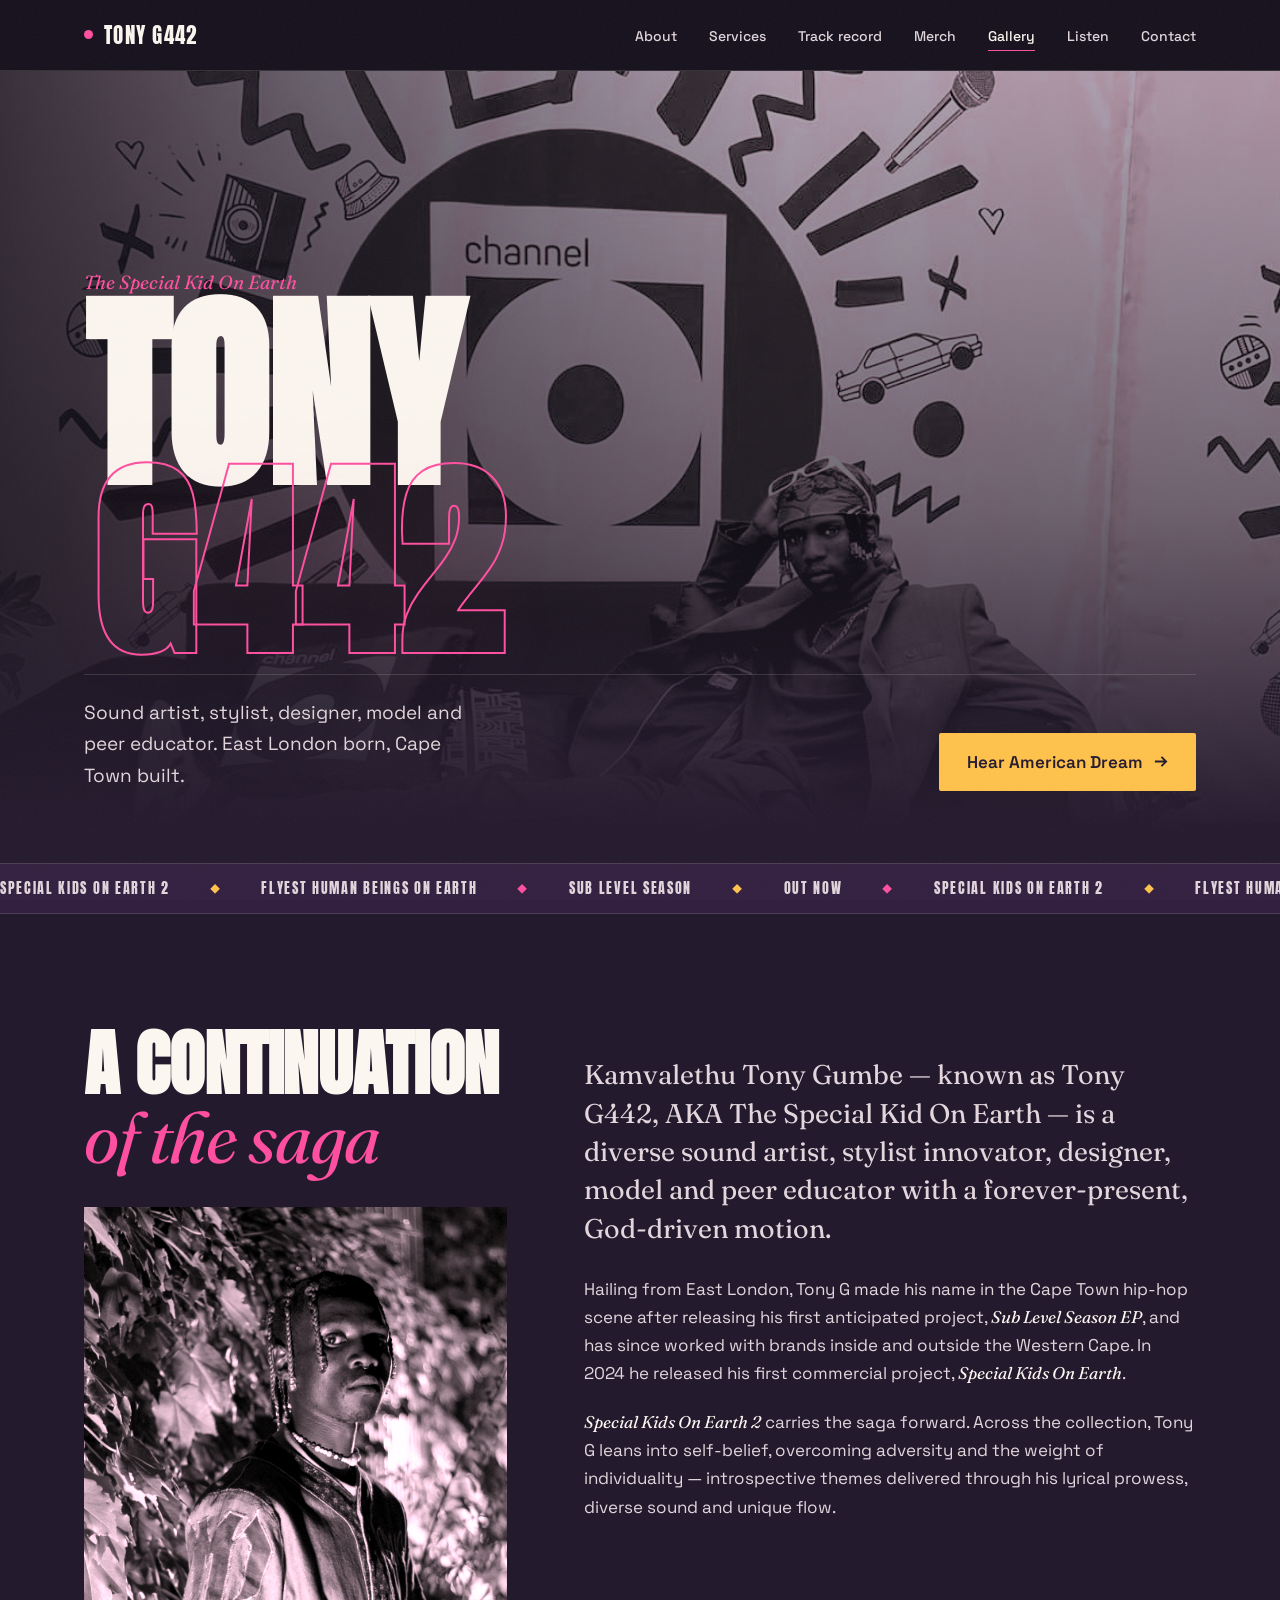
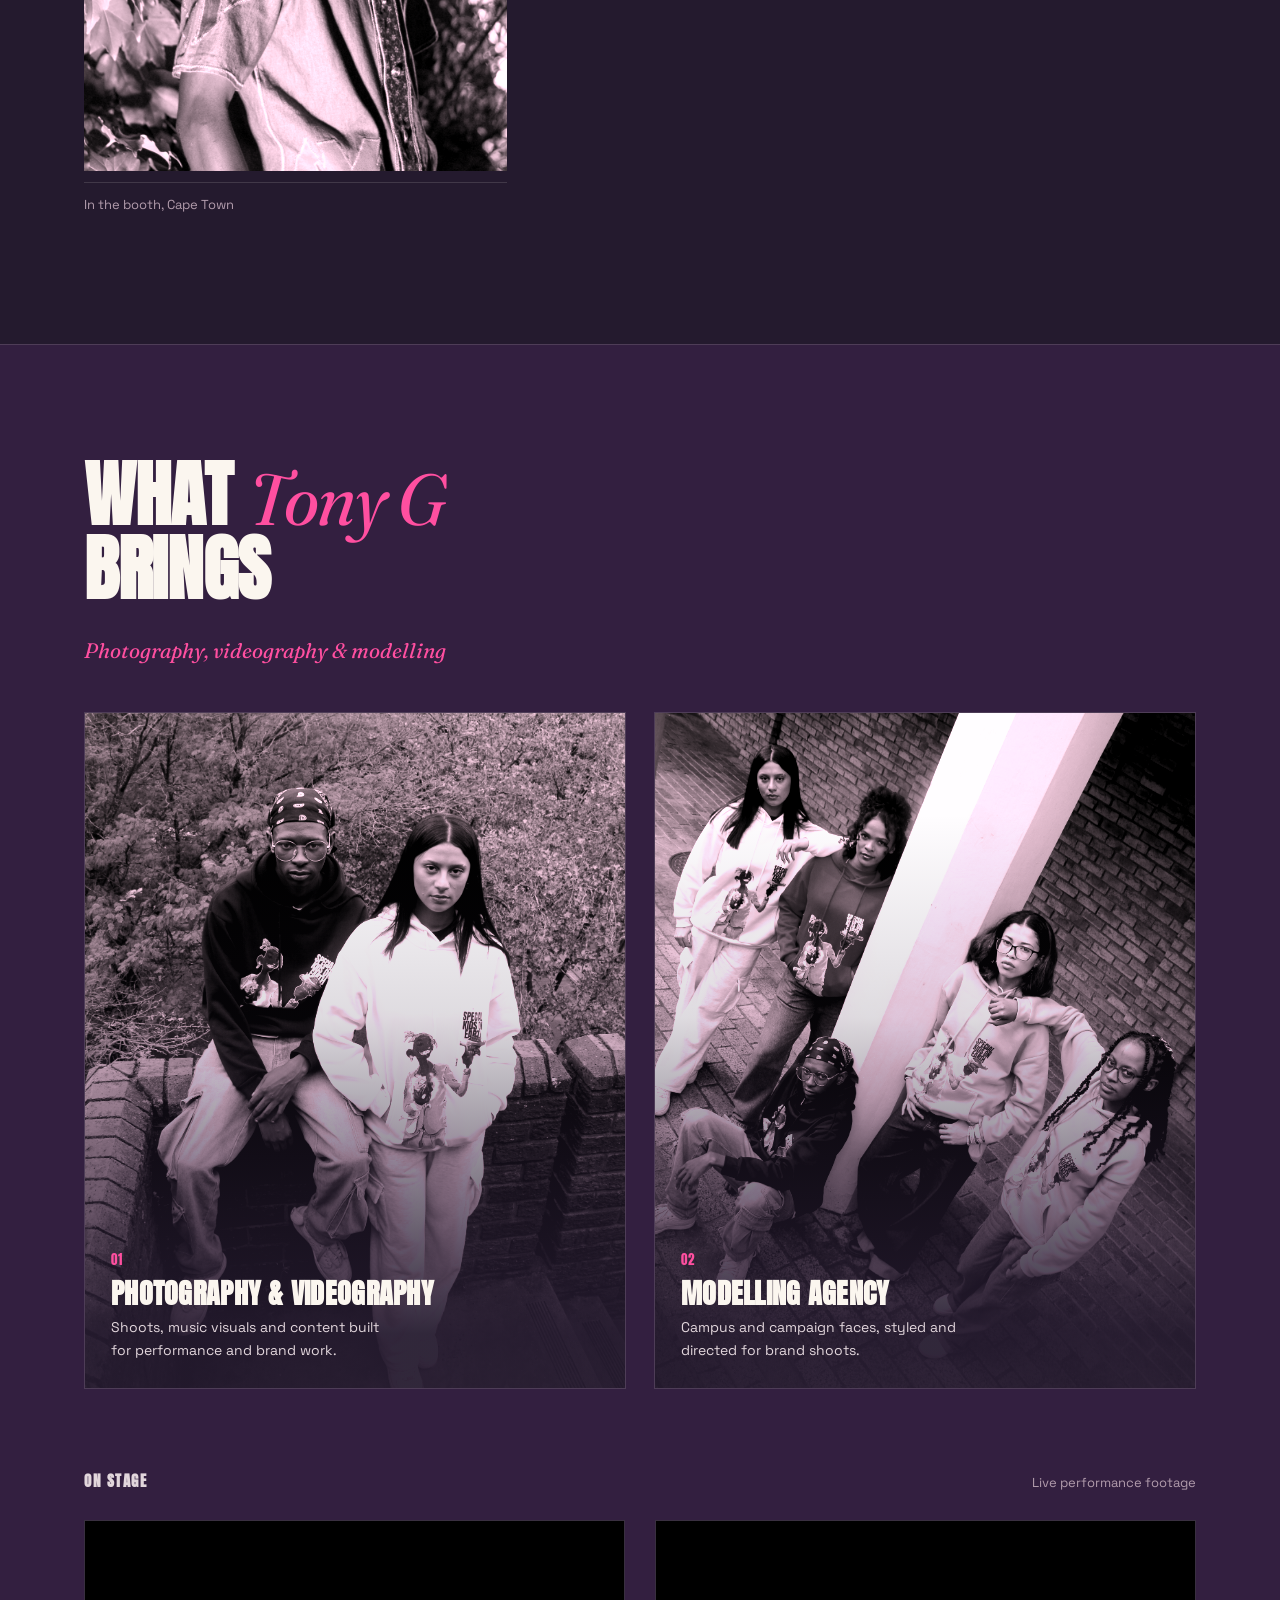
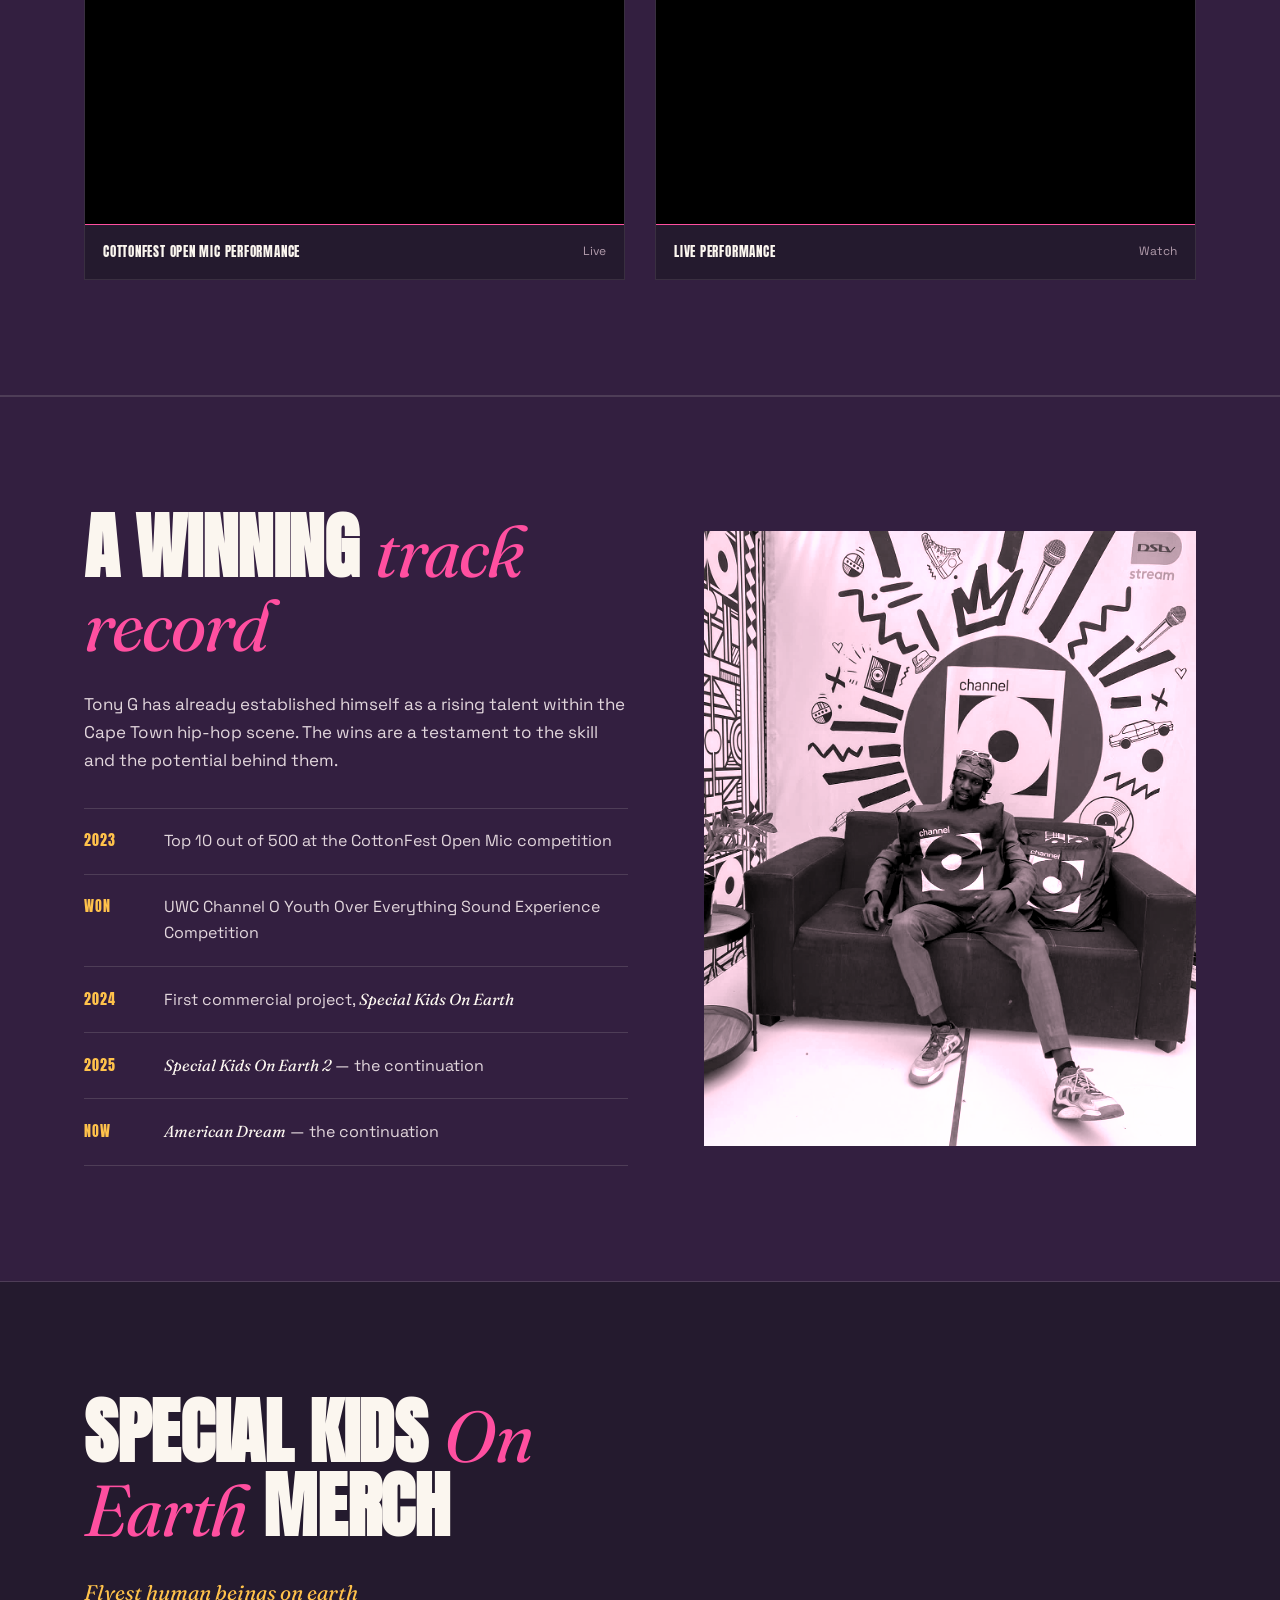
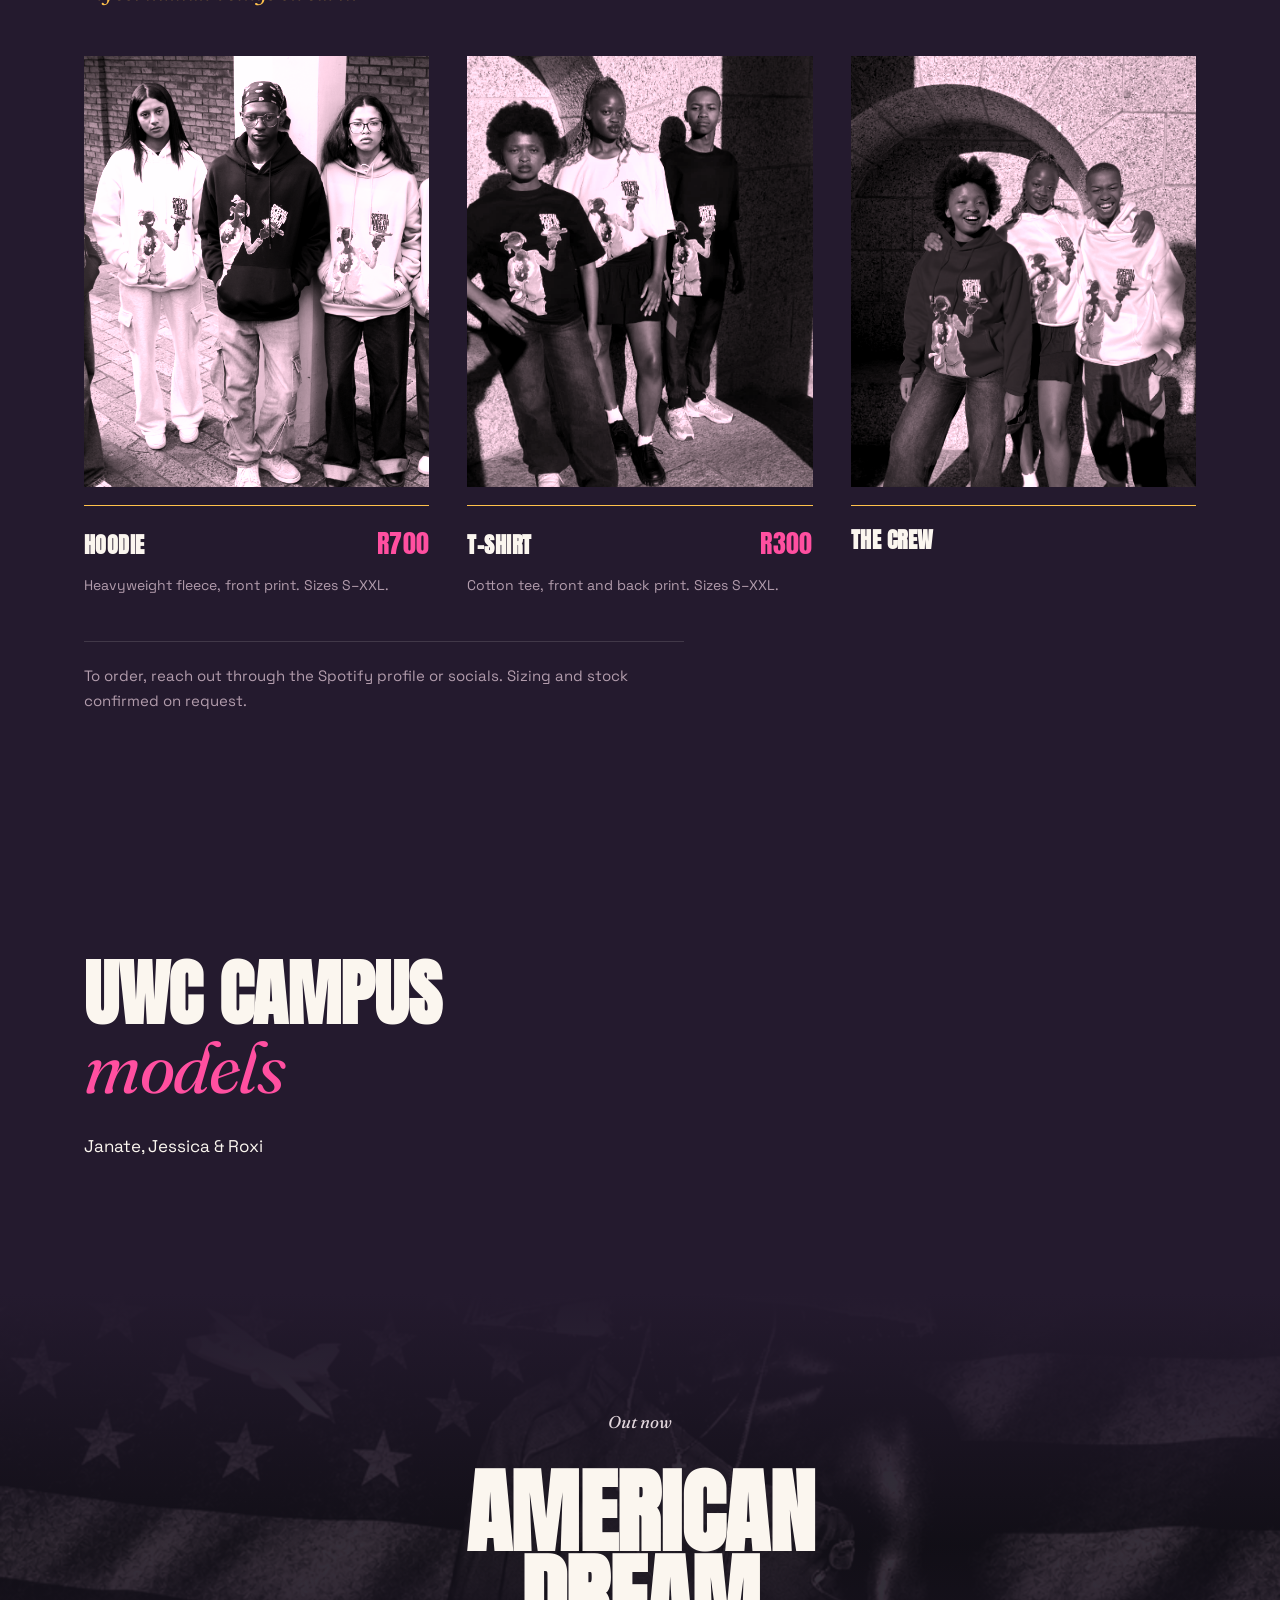
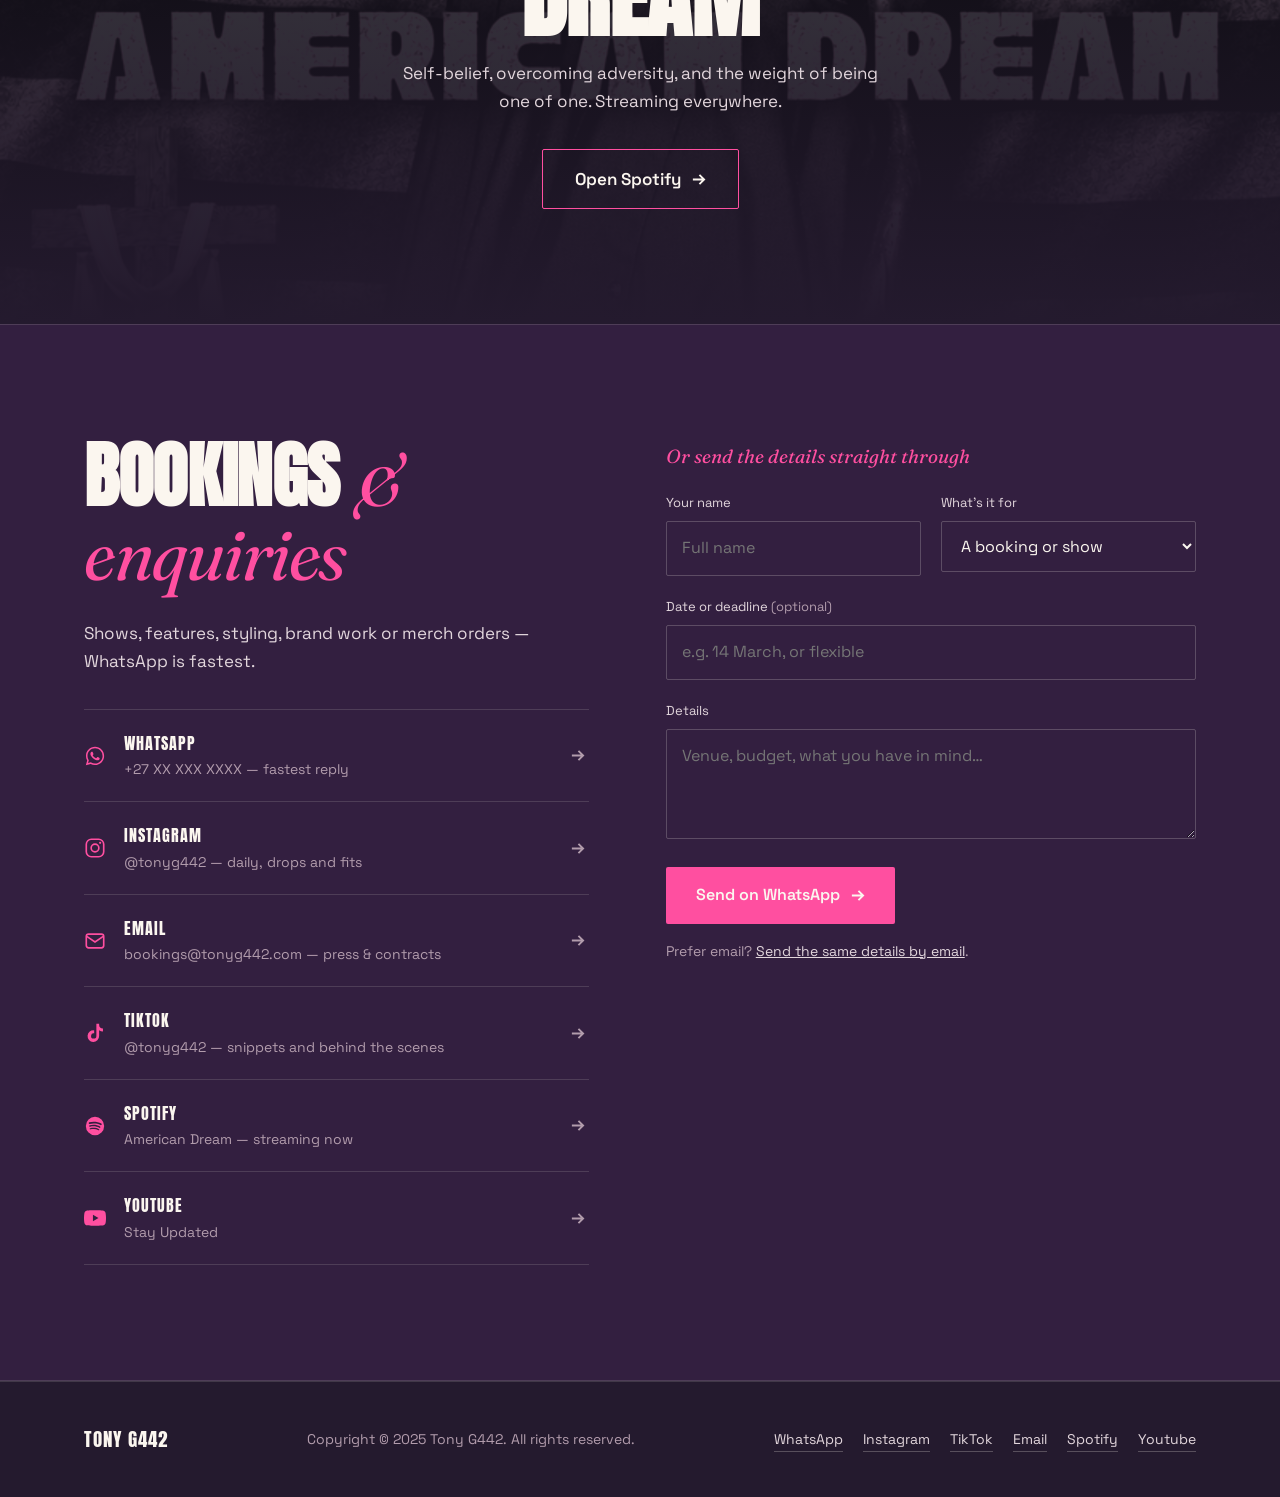
==== commit 16b14f5c: "update info" ====
--- a/index.html
+++ b/index.html
@@ -56,7 +56,7 @@
       <div class="hero__foot">
         <p class="hero__tag">Sound artist, stylist, designer, model and peer educator. East London born, Cape Town built.</p>
         <a class="hero__cta" href="#listen">
-          Hear Special Kids On Earth 2
+          Hear American Dream
           <svg viewBox="0 0 16 16" fill="none" stroke="currentColor" stroke-width="2" aria-hidden="true"><path d="M2 8h12M9 3l5 5-5 5"/></svg>
         </a>
       </div>
@@ -72,6 +72,7 @@
       <span>SPECIAL KIDS ON EARTH 2</span><i>◆</i>
       <span>FLYEST HUMAN BEINGS ON EARTH</span><i>◆</i>
       <span>SUB LEVEL SEASON</span><i>◆</i>
+      <span>American Dream</span><i>◆</i>
       <span>OUT NOW</span><i>◆</i>
     </div>
   </div>
@@ -154,7 +155,8 @@
           <li><span class="record__yr">2023</span><span class="record__what">Top 10 out of 500 at the CottonFest Open Mic competition</span></li>
           <li><span class="record__yr">WON</span><span class="record__what">UWC Channel O Youth Over Everything Sound Experience Competition</span></li>
           <li><span class="record__yr">2024</span><span class="record__what">First commercial project, <em>Special Kids On Earth</em></span></li>
-          <li><span class="record__yr">NOW</span><span class="record__what"><em>Special Kids On Earth 2</em> — the continuation</span></li>
+          <li><span class="record__yr">2025</span><span class="record__what"><em>Special Kids On Earth 2</em> — the continuation</span></li>
+          <li><span class="record__yr">NOW</span><span class="record__what"><em>American Dream</em> — the continuation</span></li>
         </ul>
       </div>
       <div class="record__img">
@@ -186,8 +188,8 @@
 
         <article class="merch__card">
           <div class="merch__shot"><img class="tone" src="static/Images/crew2.jpg" alt="Zusiphe, Zukhanye and Onikwayo wearing the merch" data-zoom></div>
-          <div class="merch__row"><h3>The crew</h3><span class="price">—</span></div>
-          <p class="merch__meta">Worn by Zusiphe, Zukhanye &amp; Onikwayo.</p>
+          <div class="merch__row"><h3>The crew</h3></div>
+          <!--<p class="merch__meta">Worn by Zusiphe, Zukhanye &amp; Onikwayo.</p>-->
         </article>
       </div>
 
@@ -270,7 +272,7 @@
           <li>
             <a href="https://open.spotify.com/artist/3IseNZ1znsQ4PcBPBLWTkR" target="_blank" rel="noopener">
               <svg class="ico" viewBox="0 0 24 24" fill="currentColor" aria-hidden="true"><path d="M12 2a10 10 0 1 0 0 20 10 10 0 0 0 0-20Zm4.59 14.43a.62.62 0 0 1-.86.21c-2.35-1.44-5.3-1.76-8.79-.96a.62.62 0 1 1-.28-1.22c3.81-.87 7.08-.5 9.72 1.11.29.18.39.57.21.86Zm1.22-2.72a.78.78 0 0 1-1.07.26c-2.69-1.65-6.79-2.13-9.97-1.17a.78.78 0 1 1-.45-1.49c3.63-1.1 8.15-.56 11.24 1.33.37.23.48.71.25 1.07Zm.11-2.84c-3.22-1.92-8.54-2.09-11.62-1.16a.93.93 0 1 1-.54-1.79c3.53-1.07 9.4-.86 13.11 1.34a.93.93 0 1 1-.95 1.61Z"/></svg>
-              <span class="lbl"><b>Spotify</b><span>Special Kids On Earth 2 — streaming now</span></span>
+              <span class="lbl"><b>Spotify</b><span>American Dream — streaming now</span></span>
               <svg class="arrow" viewBox="0 0 16 16" fill="none" stroke="currentColor" stroke-width="2" aria-hidden="true"><path d="M2 8h12M9 3l5 5-5 5"/></svg>
             </a>
           </li>
@@ -278,7 +280,7 @@
           <li>
             <a href="https://www.youtube.com/@tonyg442"  target="_blank" rel="noopener">
               <svg class="ico" viewBox="0 0 24 24" fill="currentColor" aria-hidden="true"><path d="M23.498 6.186a2.999 2.999 0 0 0-2.112-2.122C19.505 3.545 12 3.545 12 3.545s-7.505 0-9.386.52A2.999 2.999 0 0 0 .502 6.186 31.4 31.4 0 0 0 0 12a31.4 31.4 0 0 0 .502 5.814 2.999 2.999 0 0 0 2.112 2.122c1.881.52 9.386.52 9.386.52s7.505 0 9.386-.52a2.999 2.999 0 0 0 2.112-2.122A31.4 31.4 0 0 0 24 12a31.4 31.4 0 0 0-.502-5.814zM9.75 15.568V8.432L15.818 12z"/></svg>
-              <span class="lbl"><b>Youtube</b><span>Special Kids On Earth</span></span>
+              <span class="lbl"><b>Youtube</b><span>Stay Updated</span></span>
               <svg class="arrow" viewBox="0 0 16 16" fill="none" stroke="currentColor" stroke-width="2" aria-hidden="true"><path d="M2 8h12M9 3l5 5-5 5"/></svg>
             </a>
           </li>
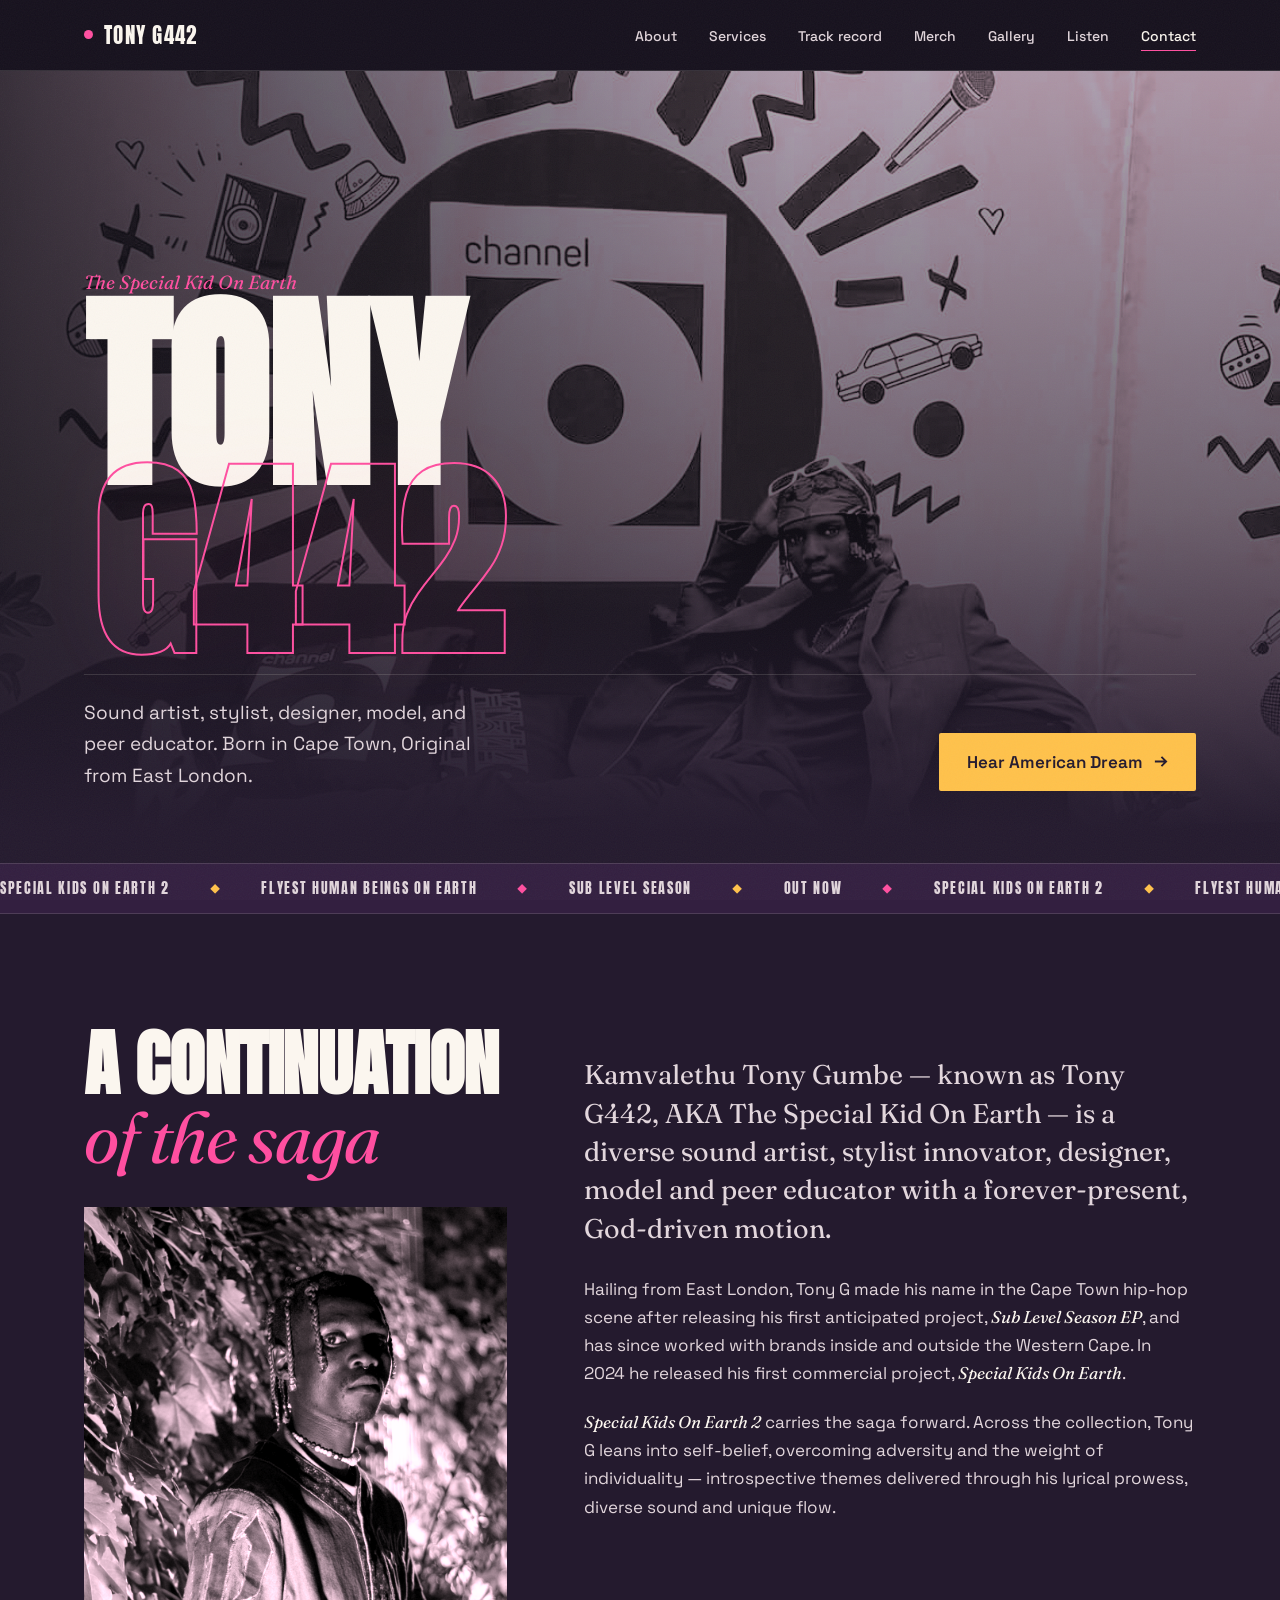
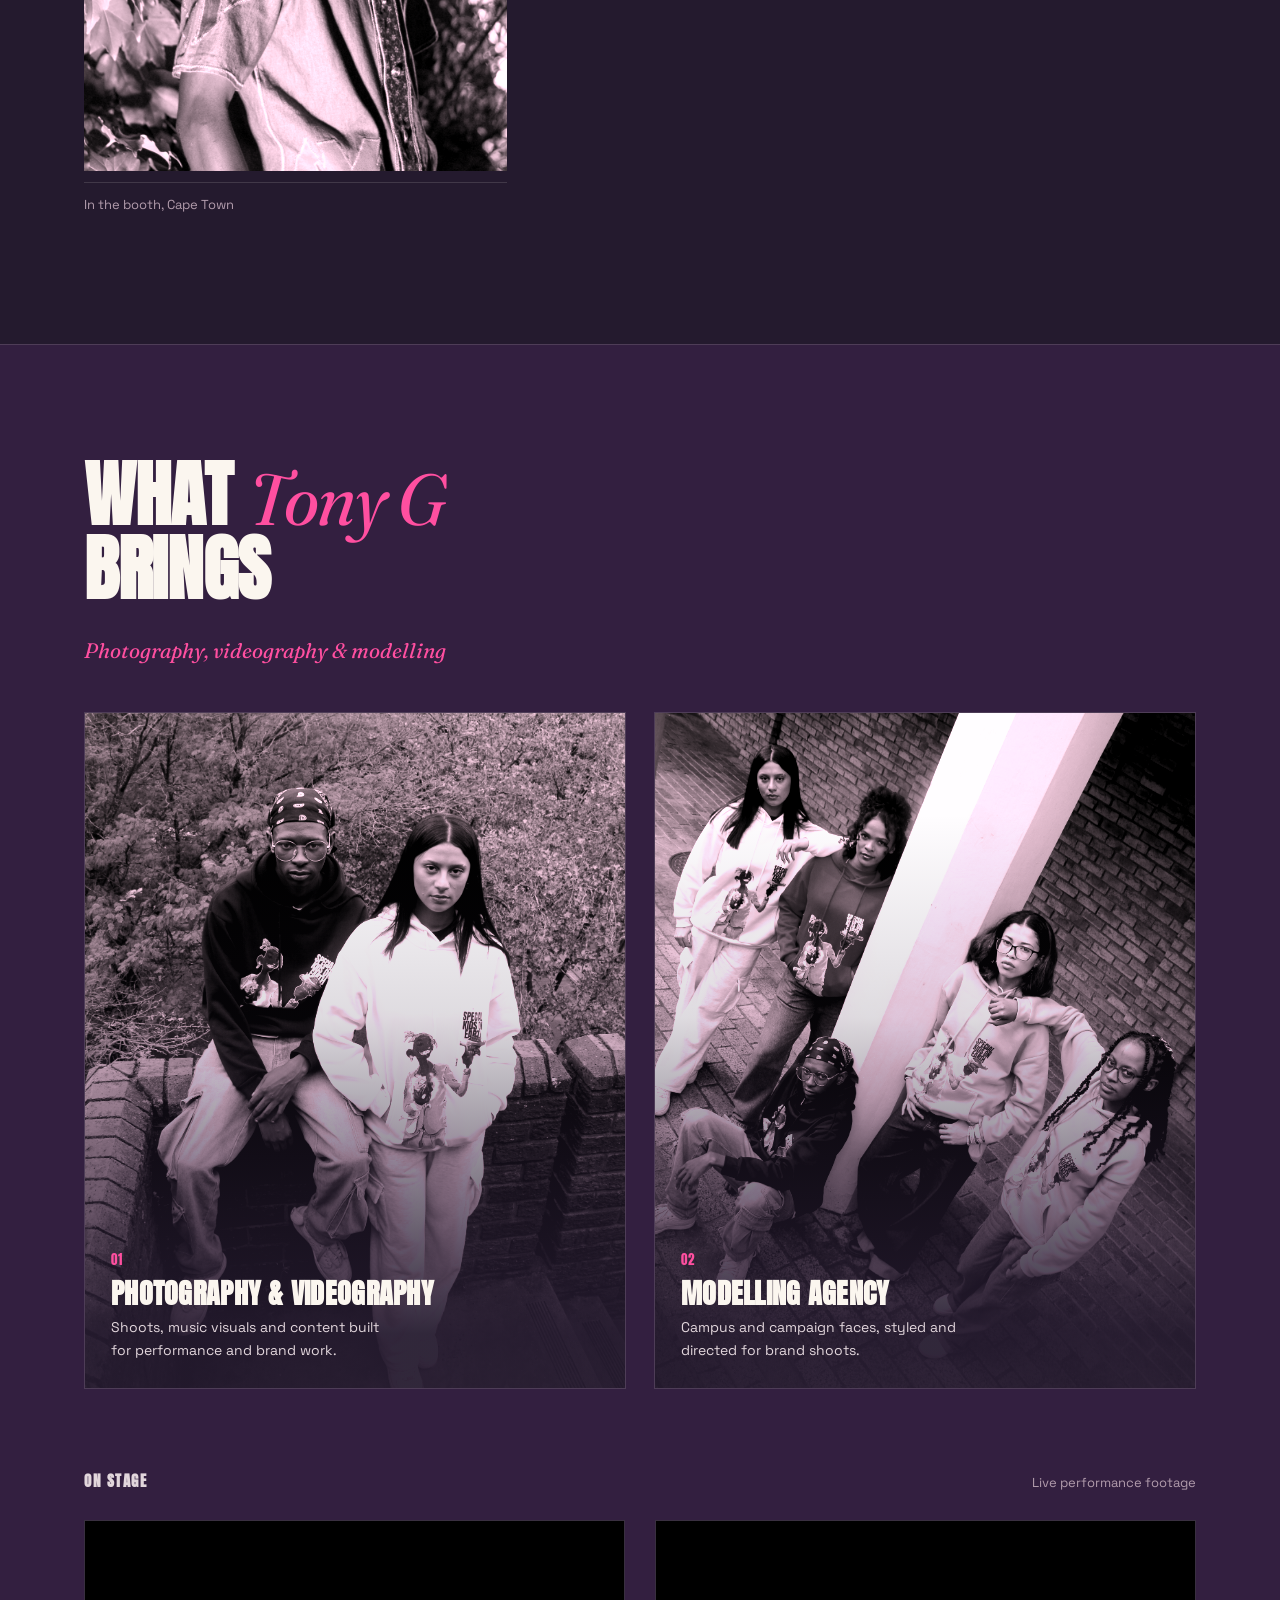
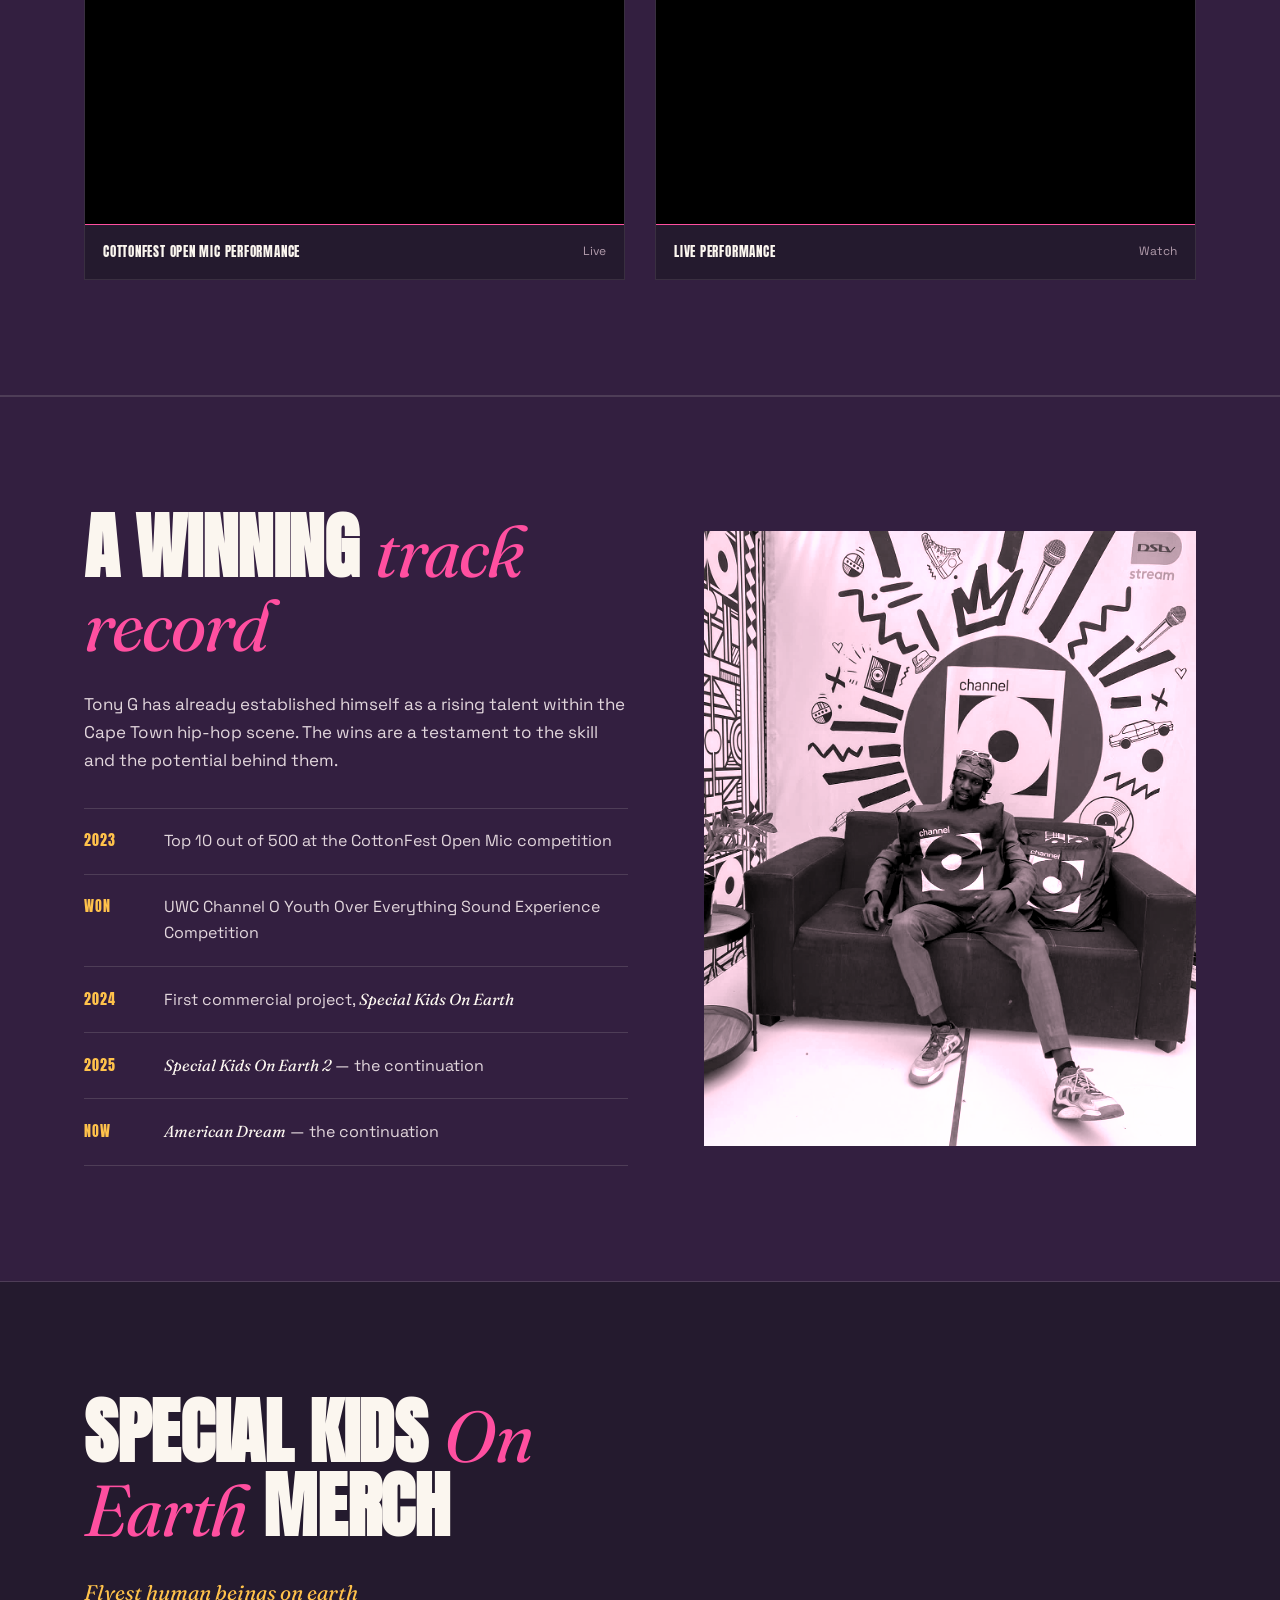
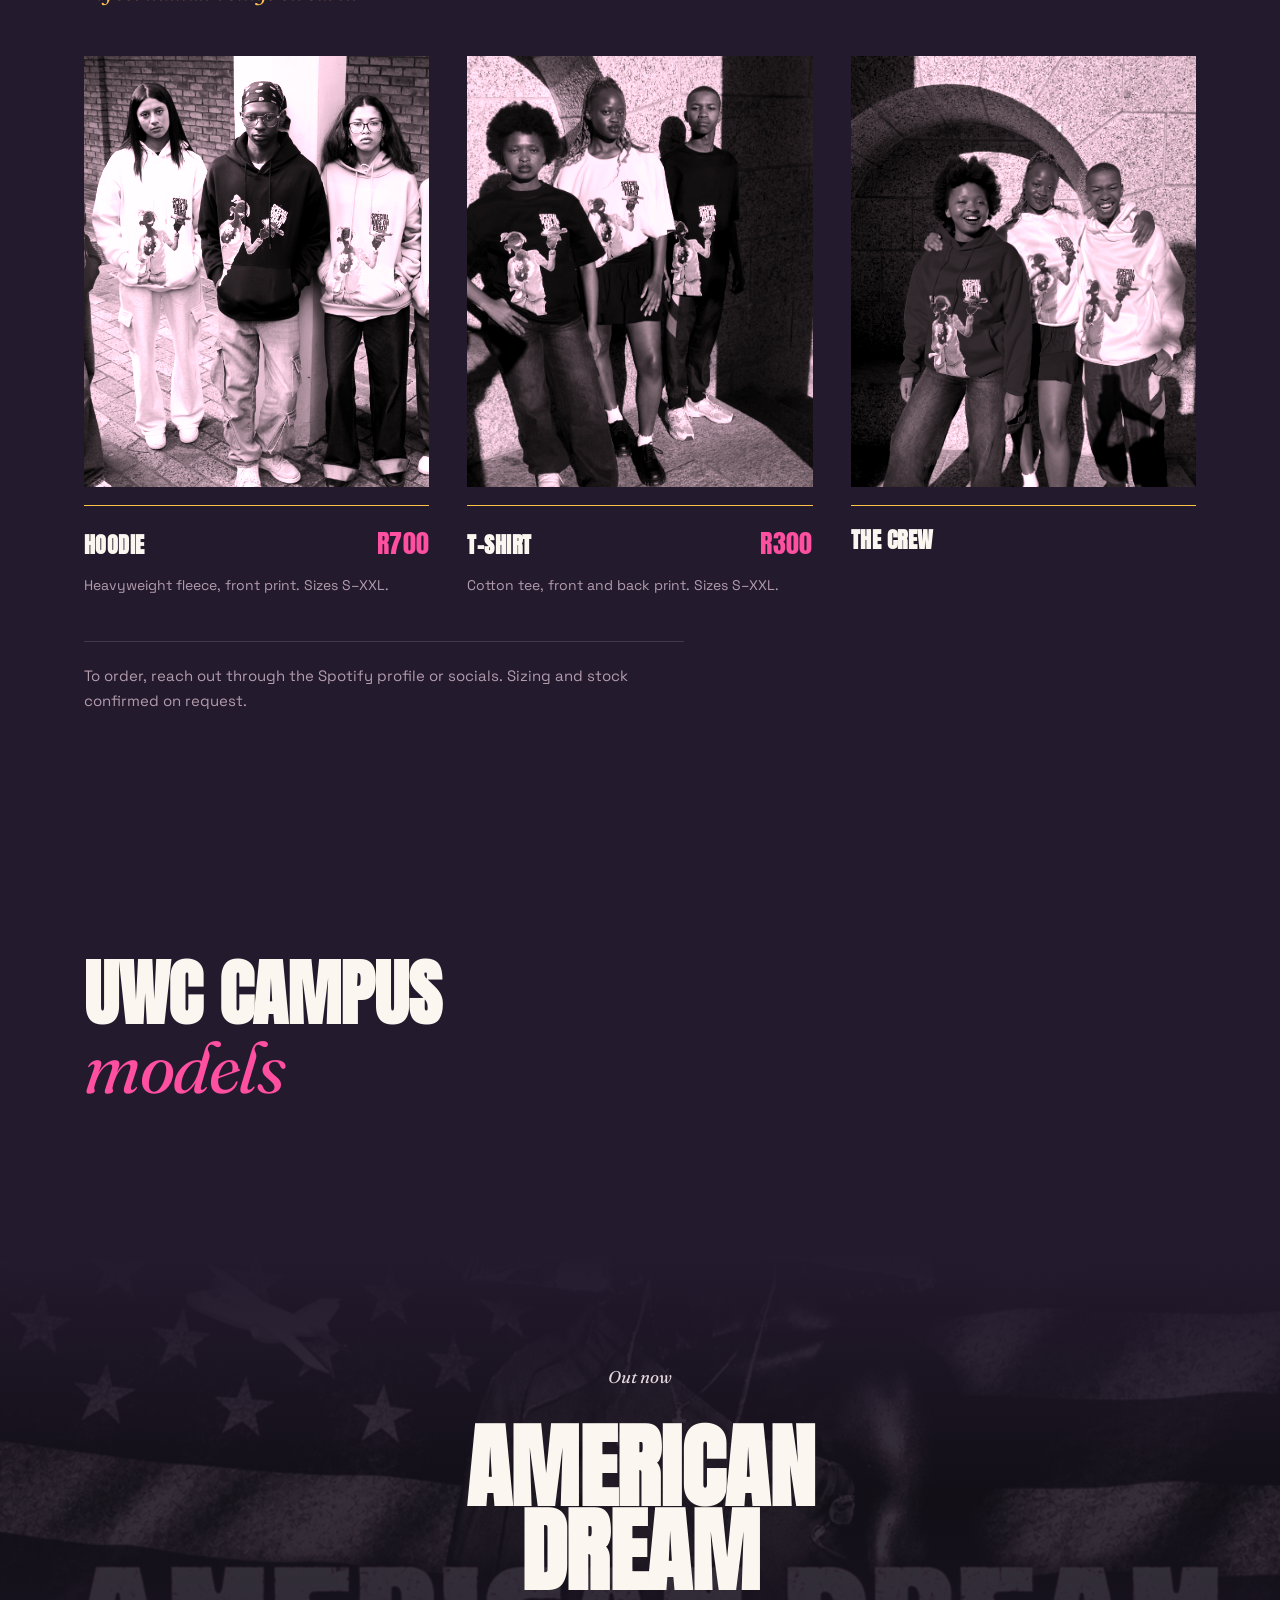
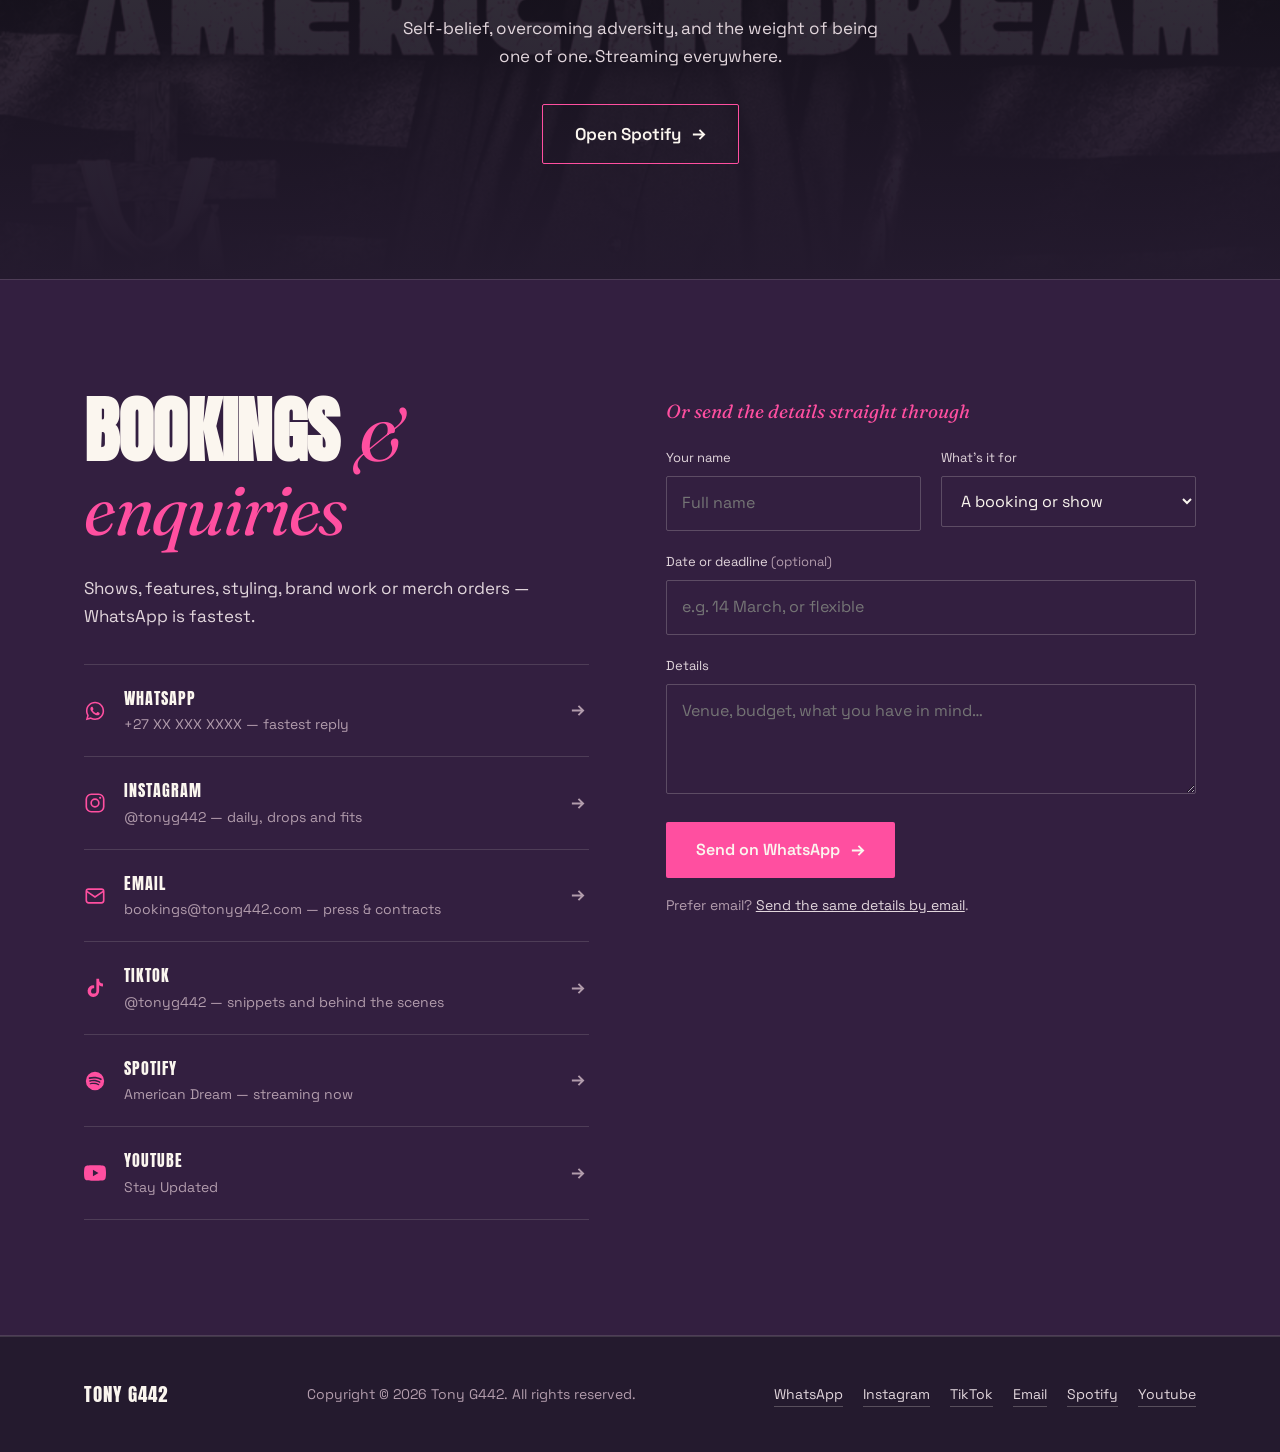
==== commit 6c5a10a9: "final commit" ====
--- a/index.html
+++ b/index.html
@@ -54,7 +54,7 @@
         <span class="l2">G442</span>
       </h1>
       <div class="hero__foot">
-        <p class="hero__tag">Sound artist, stylist, designer, model and peer educator. East London born, Cape Town built.</p>
+        <p class="hero__tag">Sound artist, stylist, designer, model, and peer educator. Born in Cape Town, Original from East London.</p>
         <a class="hero__cta" href="#listen">
           Hear American Dream
           <svg viewBox="0 0 16 16" fill="none" stroke="currentColor" stroke-width="2" aria-hidden="true"><path d="M2 8h12M9 3l5 5-5 5"/></svg>
@@ -189,7 +189,6 @@
         <article class="merch__card">
           <div class="merch__shot"><img class="tone" src="static/Images/crew2.jpg" alt="Zusiphe, Zukhanye and Onikwayo wearing the merch" data-zoom></div>
           <div class="merch__row"><h3>The crew</h3></div>
-          <!--<p class="merch__meta">Worn by Zusiphe, Zukhanye &amp; Onikwayo.</p>-->
         </article>
       </div>
 
@@ -202,7 +201,6 @@
   <div class="wrap">
     <div class="faces__head">
       <h2 class="h2">UWC campus <em>models</em></h2>
-      <p>Janate, Jessica &amp; Roxi</p>
     </div>
 
     
@@ -246,7 +244,7 @@
           </li>
 
           <li>
-            <a href="https://instagram.com/tonyg442" target="_blank" rel="noopener">
+            <a href="https://instagram.com/tonygumbe442" target="_blank" rel="noopener">
               <svg class="ico" viewBox="0 0 24 24" fill="none" stroke="currentColor" stroke-width="1.8" aria-hidden="true"><rect x="2.5" y="2.5" width="19" height="19" rx="5.5"/><circle cx="12" cy="12" r="4.2"/><circle cx="17.6" cy="6.4" r="1.2" fill="currentColor" stroke="none"/></svg>
               <span class="lbl"><b>Instagram</b><span>@tonyg442 — daily, drops and fits</span></span>
               <svg class="arrow" viewBox="0 0 16 16" fill="none" stroke="currentColor" stroke-width="2" aria-hidden="true"><path d="M2 8h12M9 3l5 5-5 5"/></svg>
@@ -262,7 +260,7 @@
           </li>
 
           <li>
-            <a href="https://tiktok.com/@tonyg442" target="_blank" rel="noopener">
+            <a href="https://www.tiktok.com/@tonygumbe442" target="_blank" rel="noopener">
               <svg class="ico" viewBox="0 0 24 24" fill="currentColor" aria-hidden="true"><path d="M16.5 2h-3v13.2a2.9 2.9 0 1 1-2.4-2.85V9.2A6.3 6.3 0 1 0 16.5 15.4V8.9a7.3 7.3 0 0 0 4.2 1.33V7.2a4.3 4.3 0 0 1-4.2-4.2V2Z"/></svg>
               <span class="lbl"><b>TikTok</b><span>@tonyg442 — snippets and behind the scenes</span></span>
               <svg class="arrow" viewBox="0 0 16 16" fill="none" stroke="currentColor" stroke-width="2" aria-hidden="true"><path d="M2 8h12M9 3l5 5-5 5"/></svg>
@@ -304,7 +302,7 @@
               <option>Merch order</option>
               <option>Styling or brand work</option>
               <option>Press or interview</option>
-              <option>Photography</option>
+              <option>Photography/Videography</option>
               <option>Something else</option>
             </select>
           </div>
@@ -336,11 +334,11 @@
 <footer class="foot">
   <div class="wrap foot__inner">
     <span class="foot__mark">TONY G442</span>
-    <span>Copyright &copy; 2025 Tony G442. All rights reserved.</span>
+    <span>Copyright &copy; 2026 Tony G442. All rights reserved.</span>
     <span style="display:flex;gap:20px;flex-wrap:wrap">
       <a href="https://wa.me/27686662424" target="_blank" rel="noopener">WhatsApp</a>
       <a href="https://instagram.com/tonygumbe442" target="_blank" rel="noopener">Instagram</a>
-      <a href="https://tiktok.com/@tonygumbe442" target="_blank" rel="noopener">TikTok</a>
+      <a href="https://www.tiktok.com/@tonygumbe442?is_from_webapp=1&sender_device=pc" target="_blank" rel="noopener">TikTok</a>
       <a href="mailto:tonygumbe442@gmail.com">Email</a>
       <a href="https://open.spotify.com/artist/3IseNZ1znsQ4PcBPBLWTkR" target="_blank" rel="noopener">Spotify</a>
       <a href="https://www.youtube.com/@tonyg442" target="_blank" rel="noopener">Youtube</a>
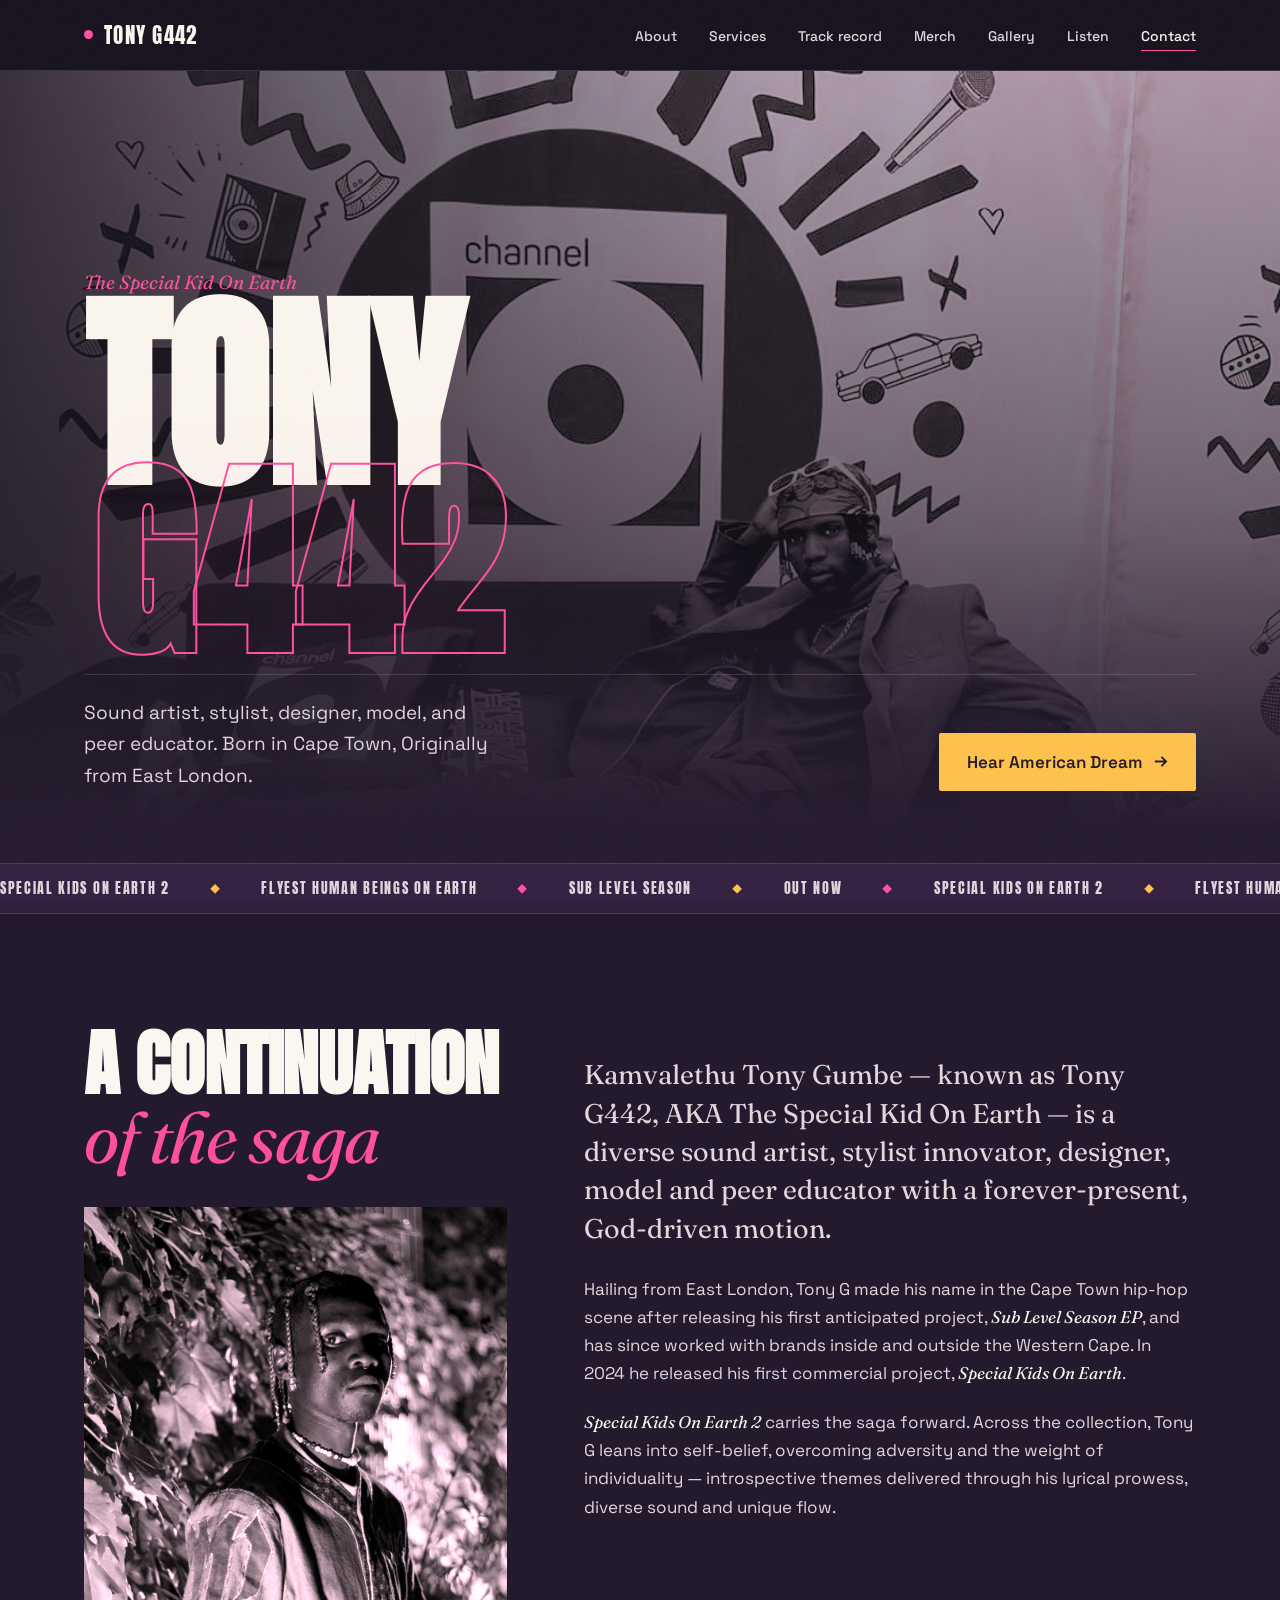
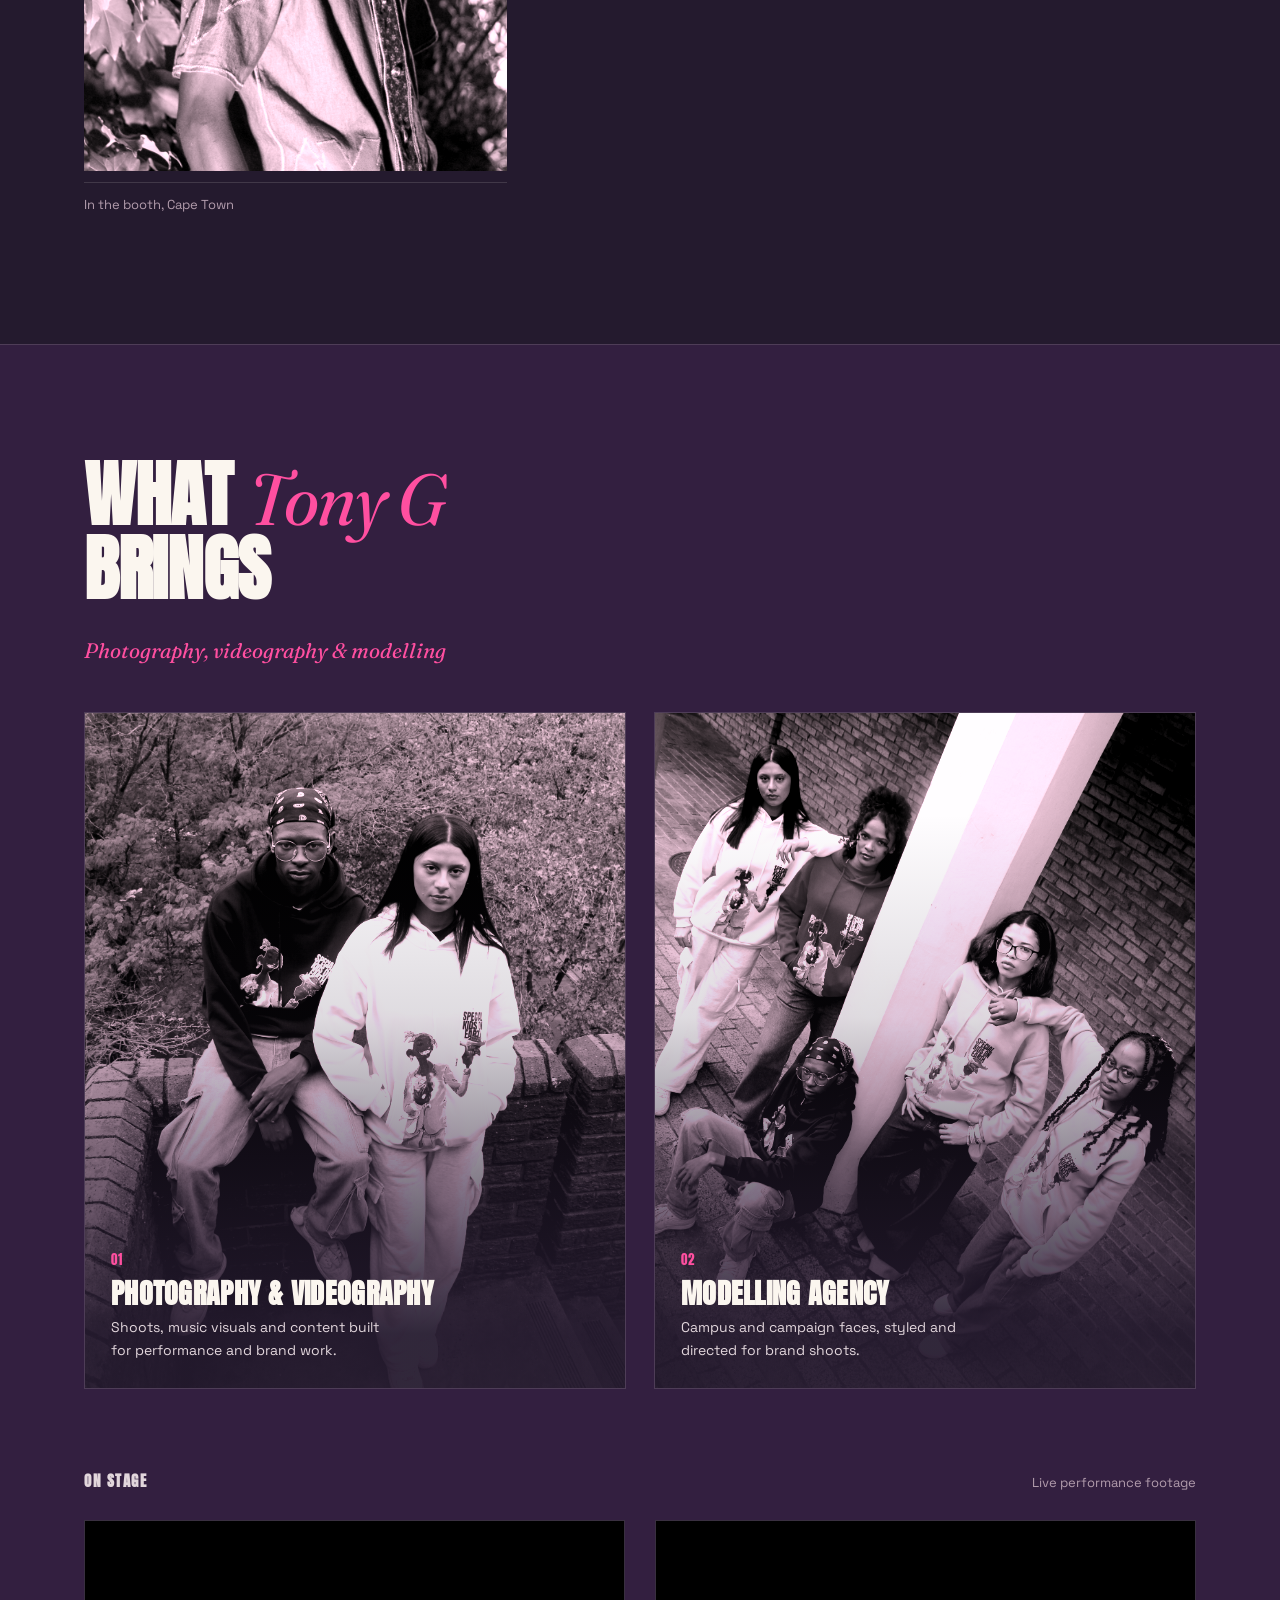
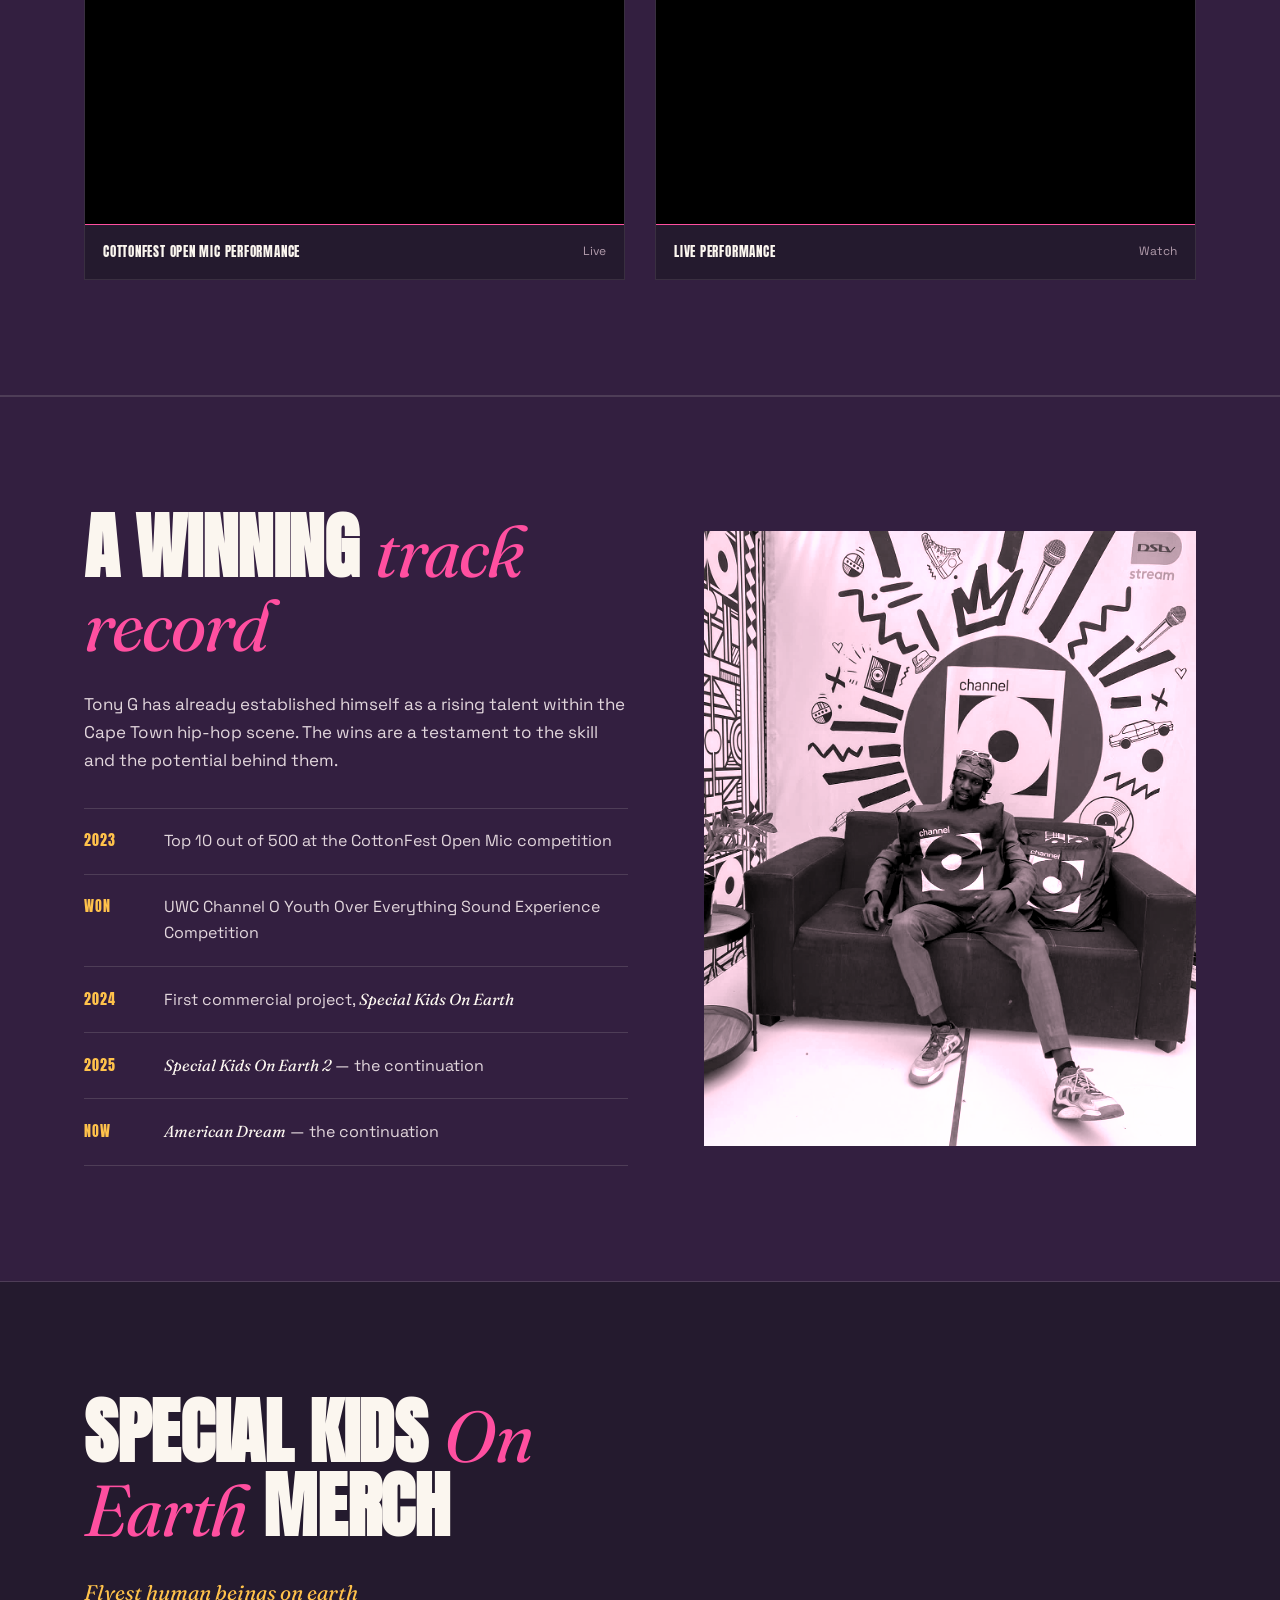
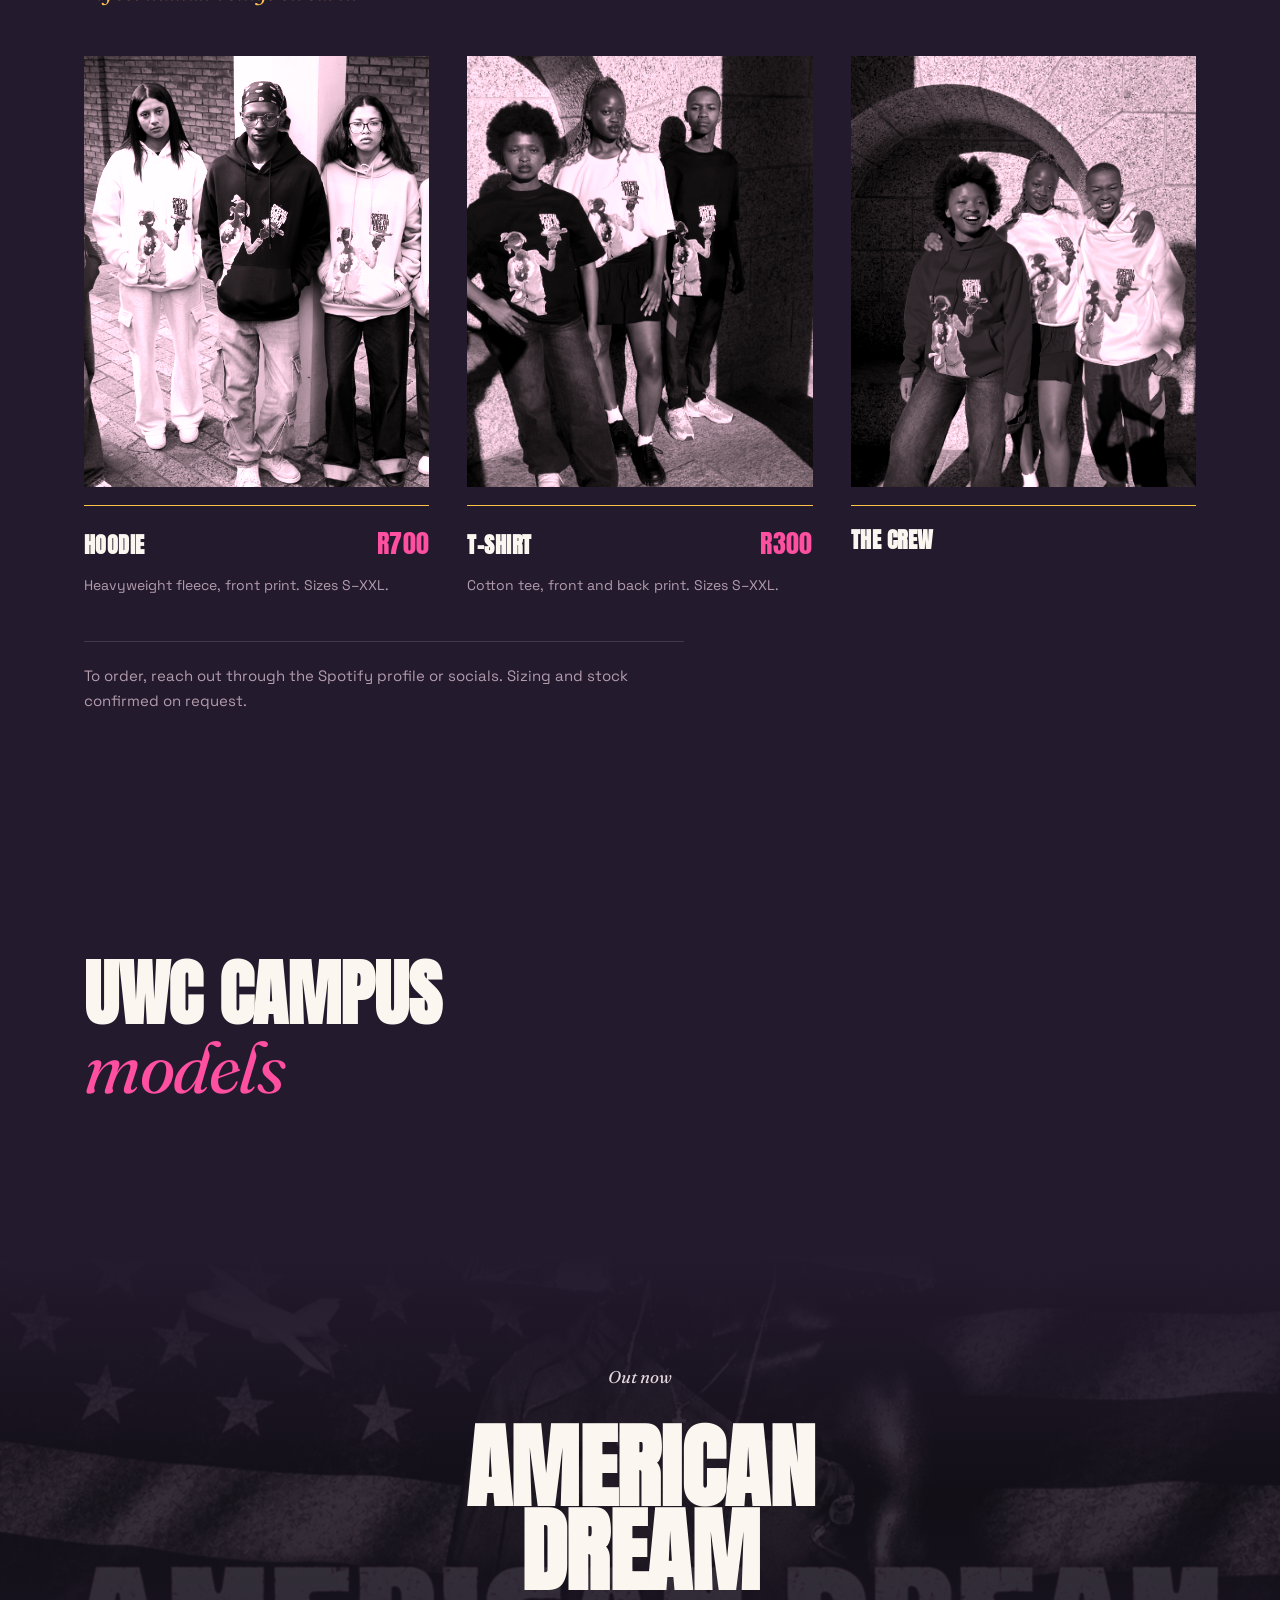
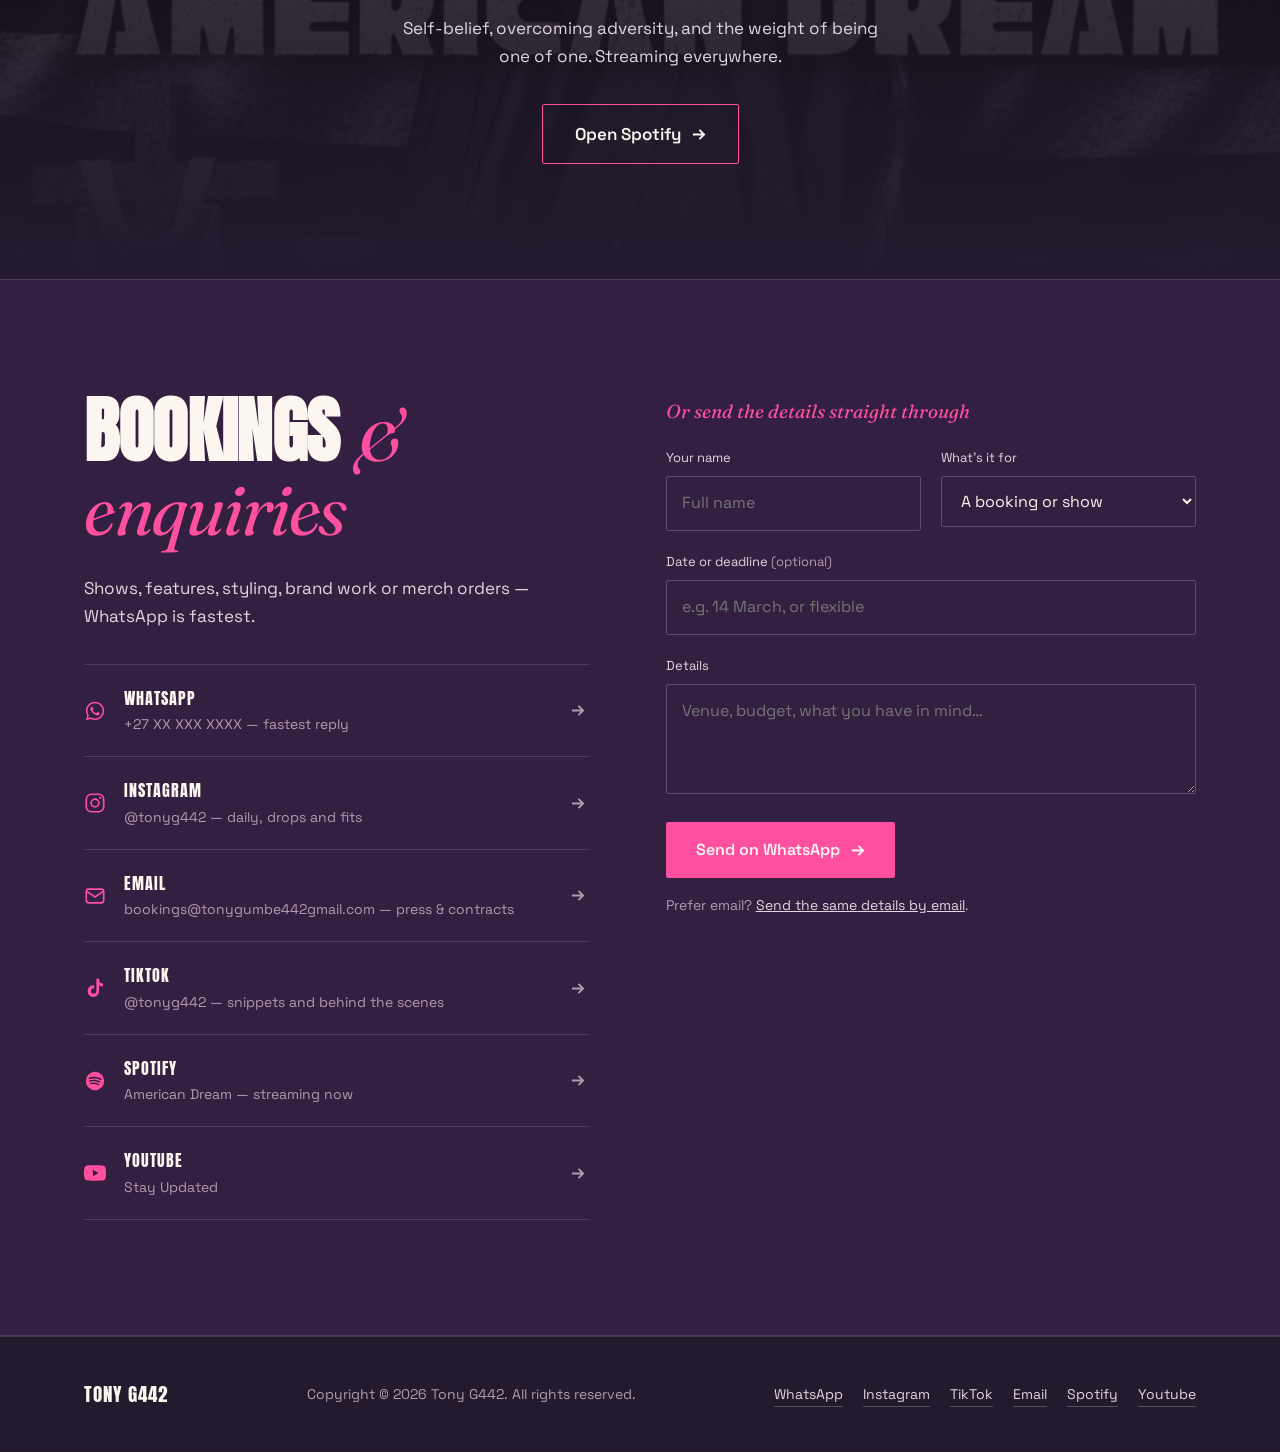
==== commit c7736fc4: "Super last commit" ====
--- a/index.html
+++ b/index.html
@@ -54,7 +54,7 @@
         <span class="l2">G442</span>
       </h1>
       <div class="hero__foot">
-        <p class="hero__tag">Sound artist, stylist, designer, model, and peer educator. Born in Cape Town, Original from East London.</p>
+        <p class="hero__tag">Sound artist, stylist, designer, model, and peer educator. Born in Cape Town, Originally from East London.</p>
         <a class="hero__cta" href="#listen">
           Hear American Dream
           <svg viewBox="0 0 16 16" fill="none" stroke="currentColor" stroke-width="2" aria-hidden="true"><path d="M2 8h12M9 3l5 5-5 5"/></svg>
@@ -252,9 +252,9 @@
           </li>
 
           <li>
-            <a href="mailto:bookings@tonyg442.com">
+            <a href="mailto:bookings@tonygumbe442gmail.com">
               <svg class="ico" viewBox="0 0 24 24" fill="none" stroke="currentColor" stroke-width="1.8" aria-hidden="true"><rect x="2.5" y="4.5" width="19" height="15" rx="2.5"/><path d="m3 7 9 6 9-6"/></svg>
-              <span class="lbl"><b>Email</b><span>bookings@tonyg442.com — press &amp; contracts</span></span>
+              <span class="lbl"><b>Email</b><span>bookings@tonygumbe442gmail.com — press &amp; contracts</span></span>
               <svg class="arrow" viewBox="0 0 16 16" fill="none" stroke="currentColor" stroke-width="2" aria-hidden="true"><path d="M2 8h12M9 3l5 5-5 5"/></svg>
             </a>
           </li>
@@ -323,7 +323,7 @@
           <svg viewBox="0 0 16 16" fill="none" stroke="currentColor" stroke-width="2" aria-hidden="true"><path d="M2 8h12M9 3l5 5-5 5"/></svg>
         </button>
 
-        <p class="form__alt">Prefer email? <a href="#" id="sendMail">Send the same details by email</a>.</p>
+        <p class="form__alt">Prefer email? <a href="mailto:tonygumbe442@gmail.com" id="sendMail">Send the same details by email</a>.</p>
       </div>
 
     </div>
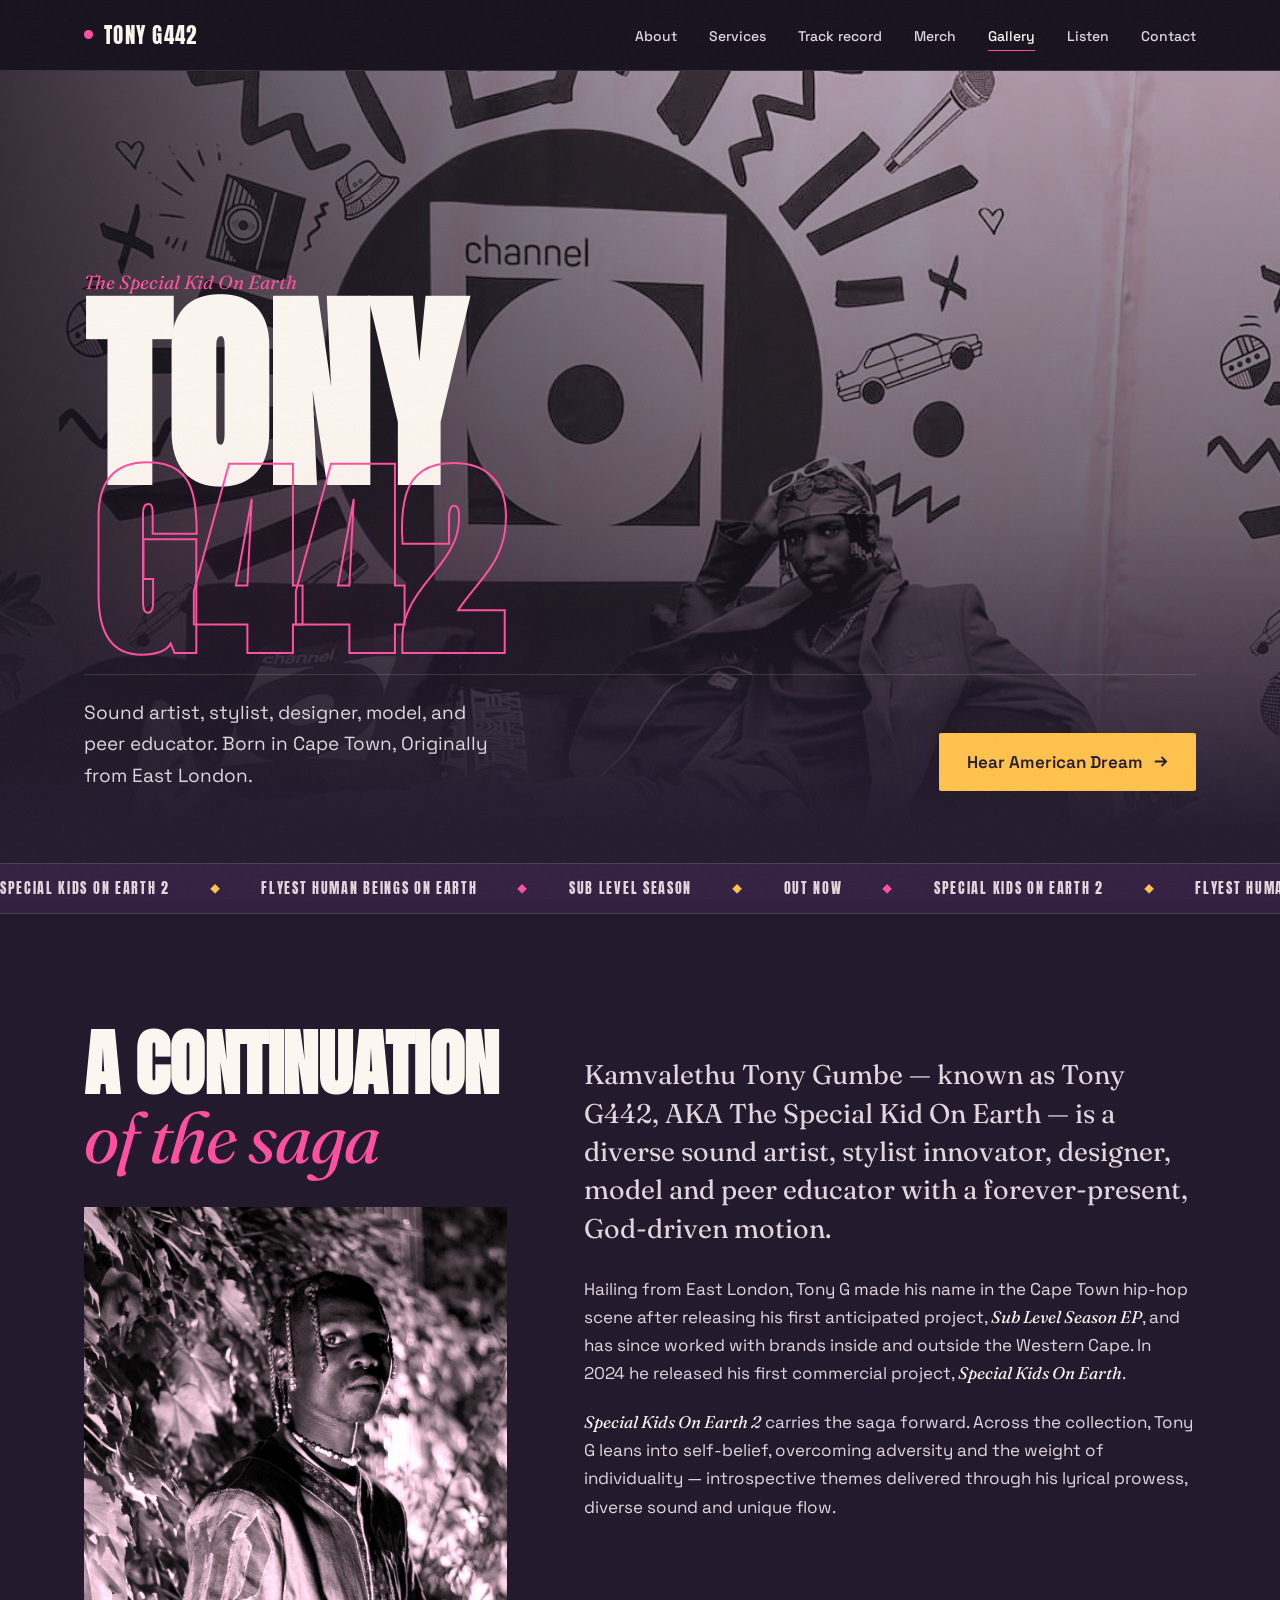
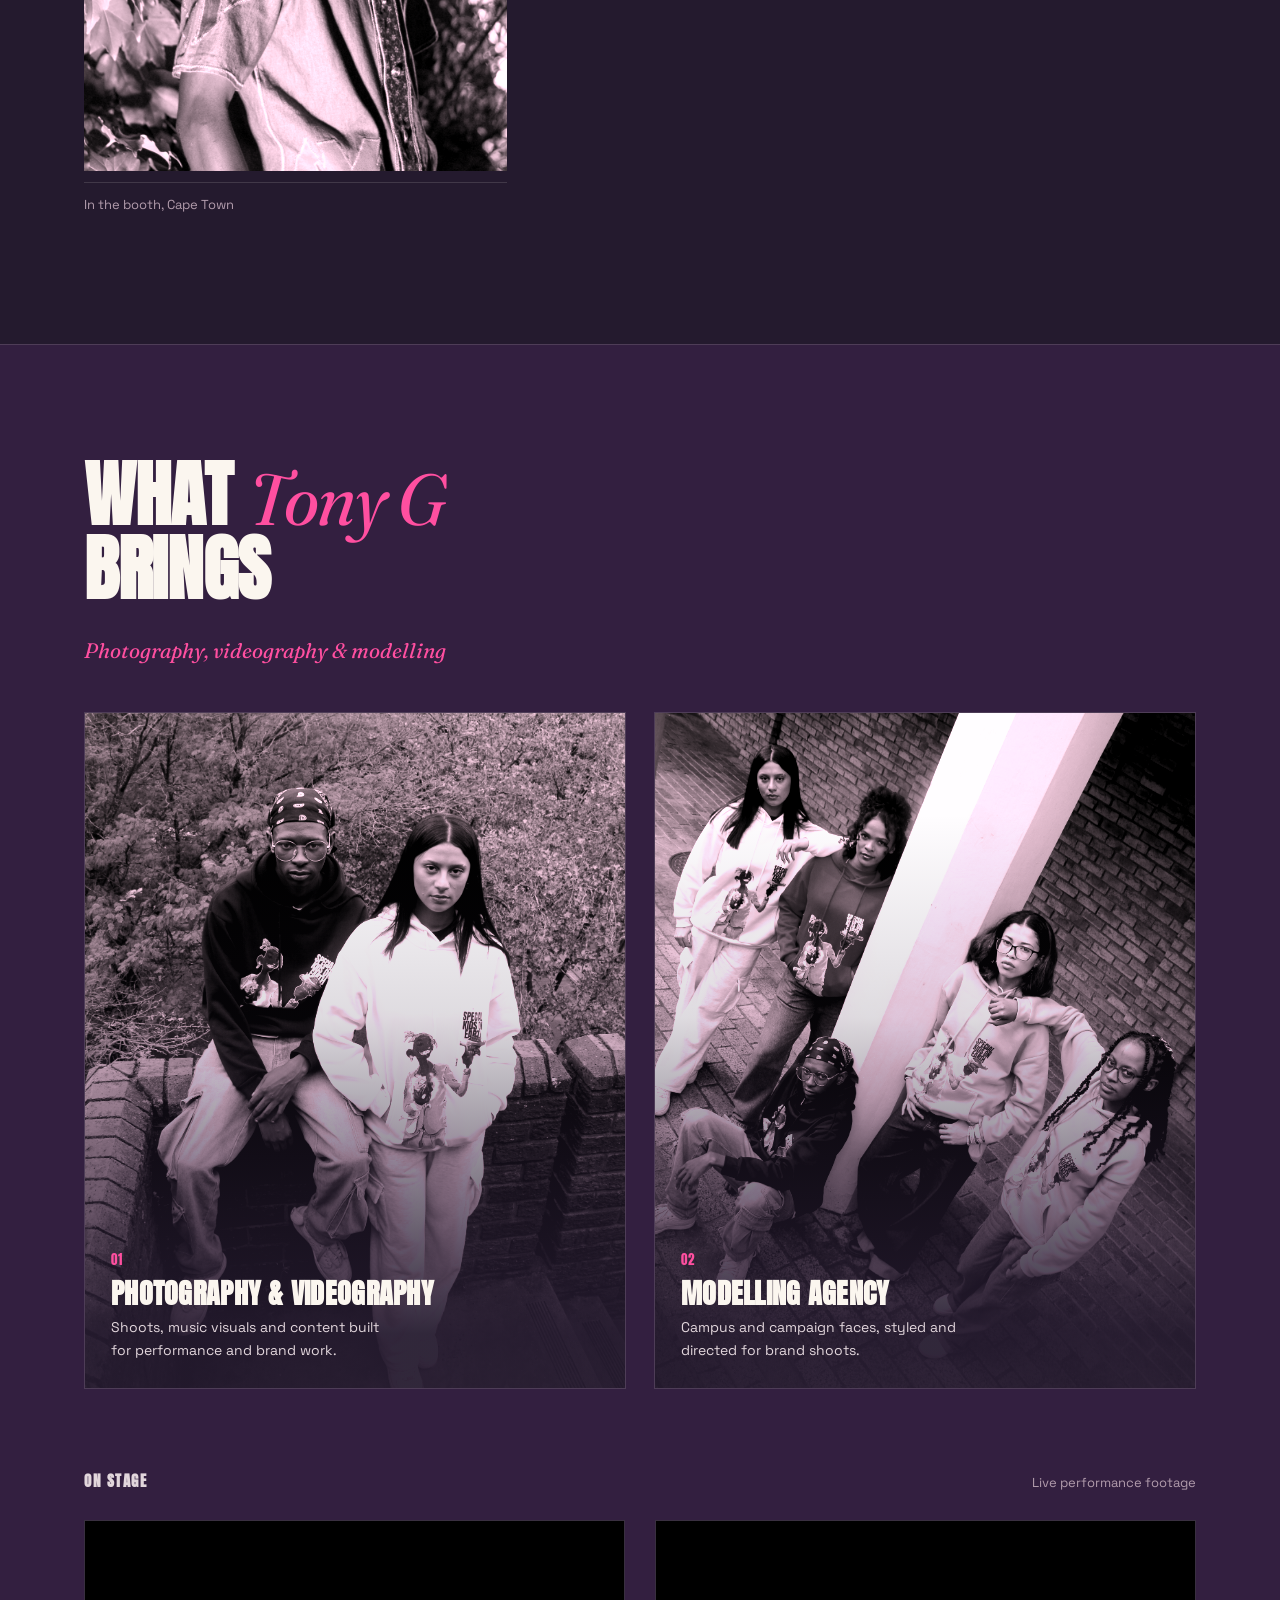
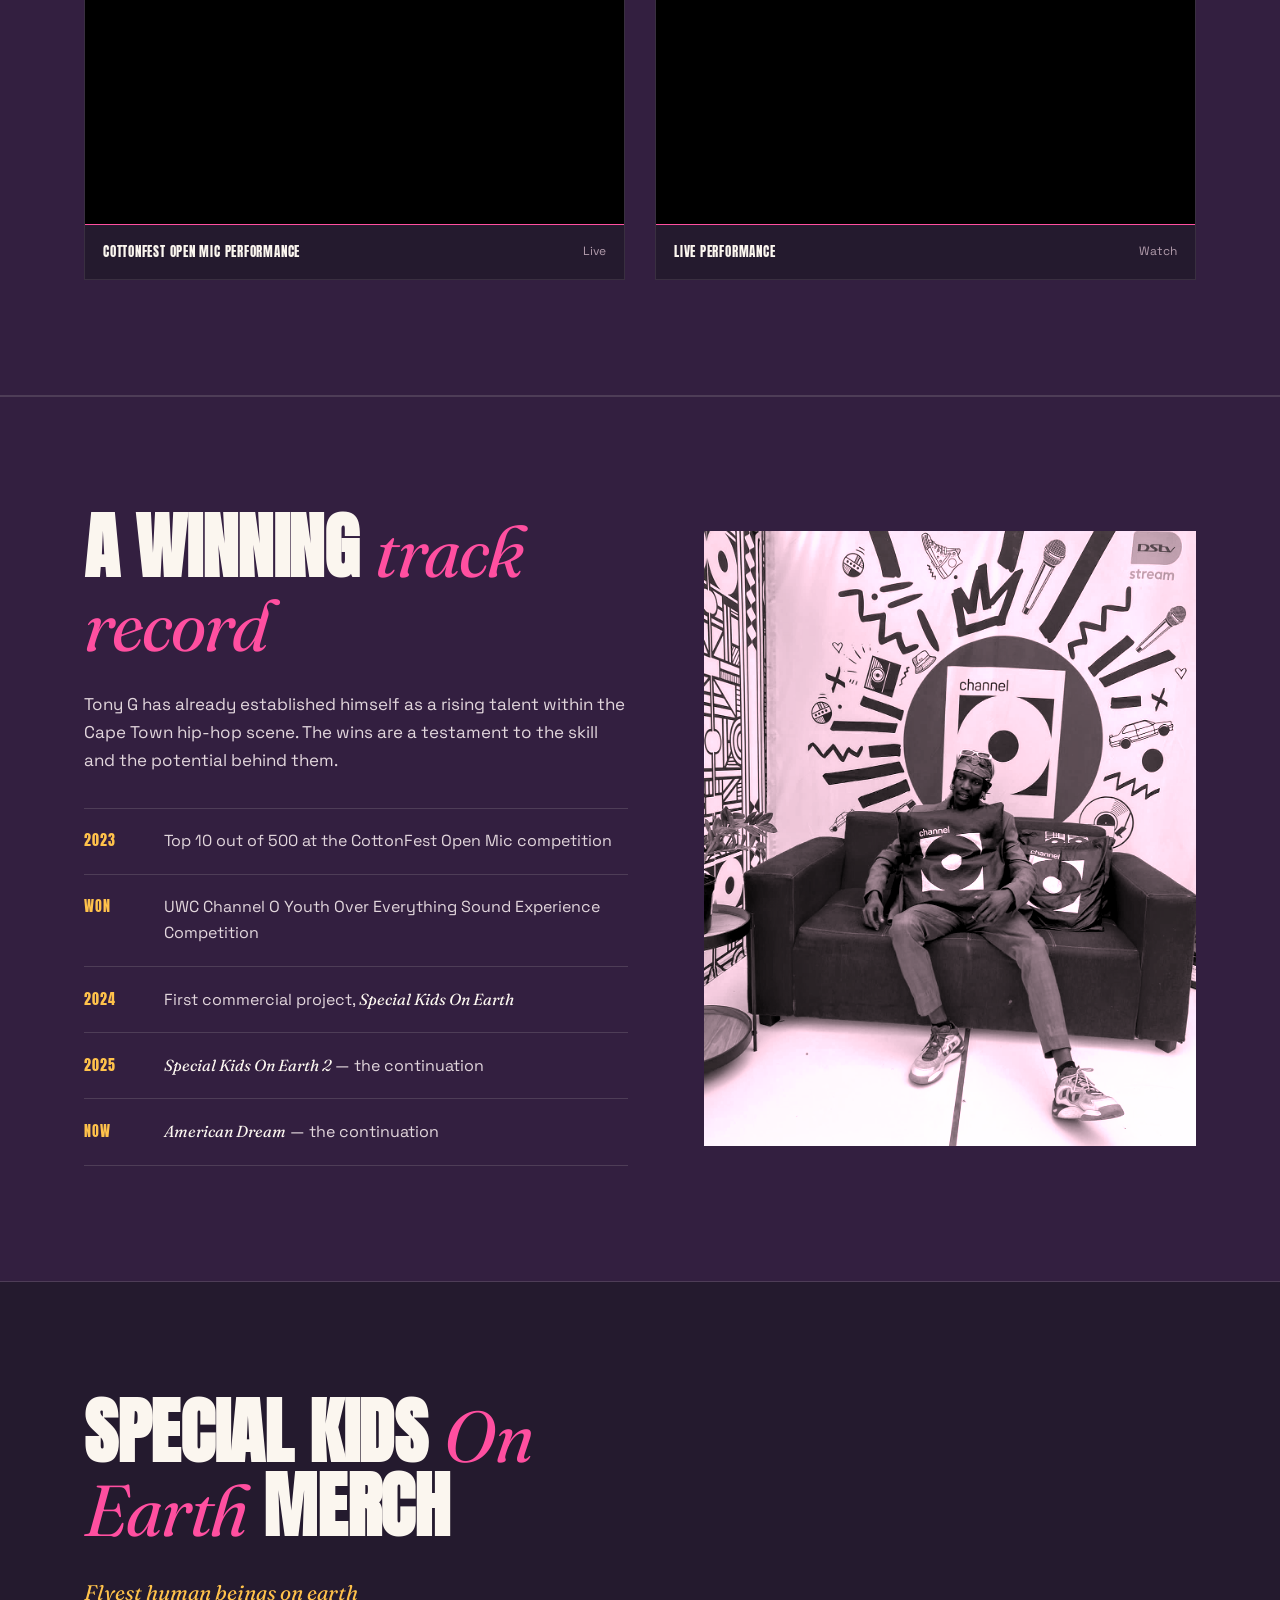
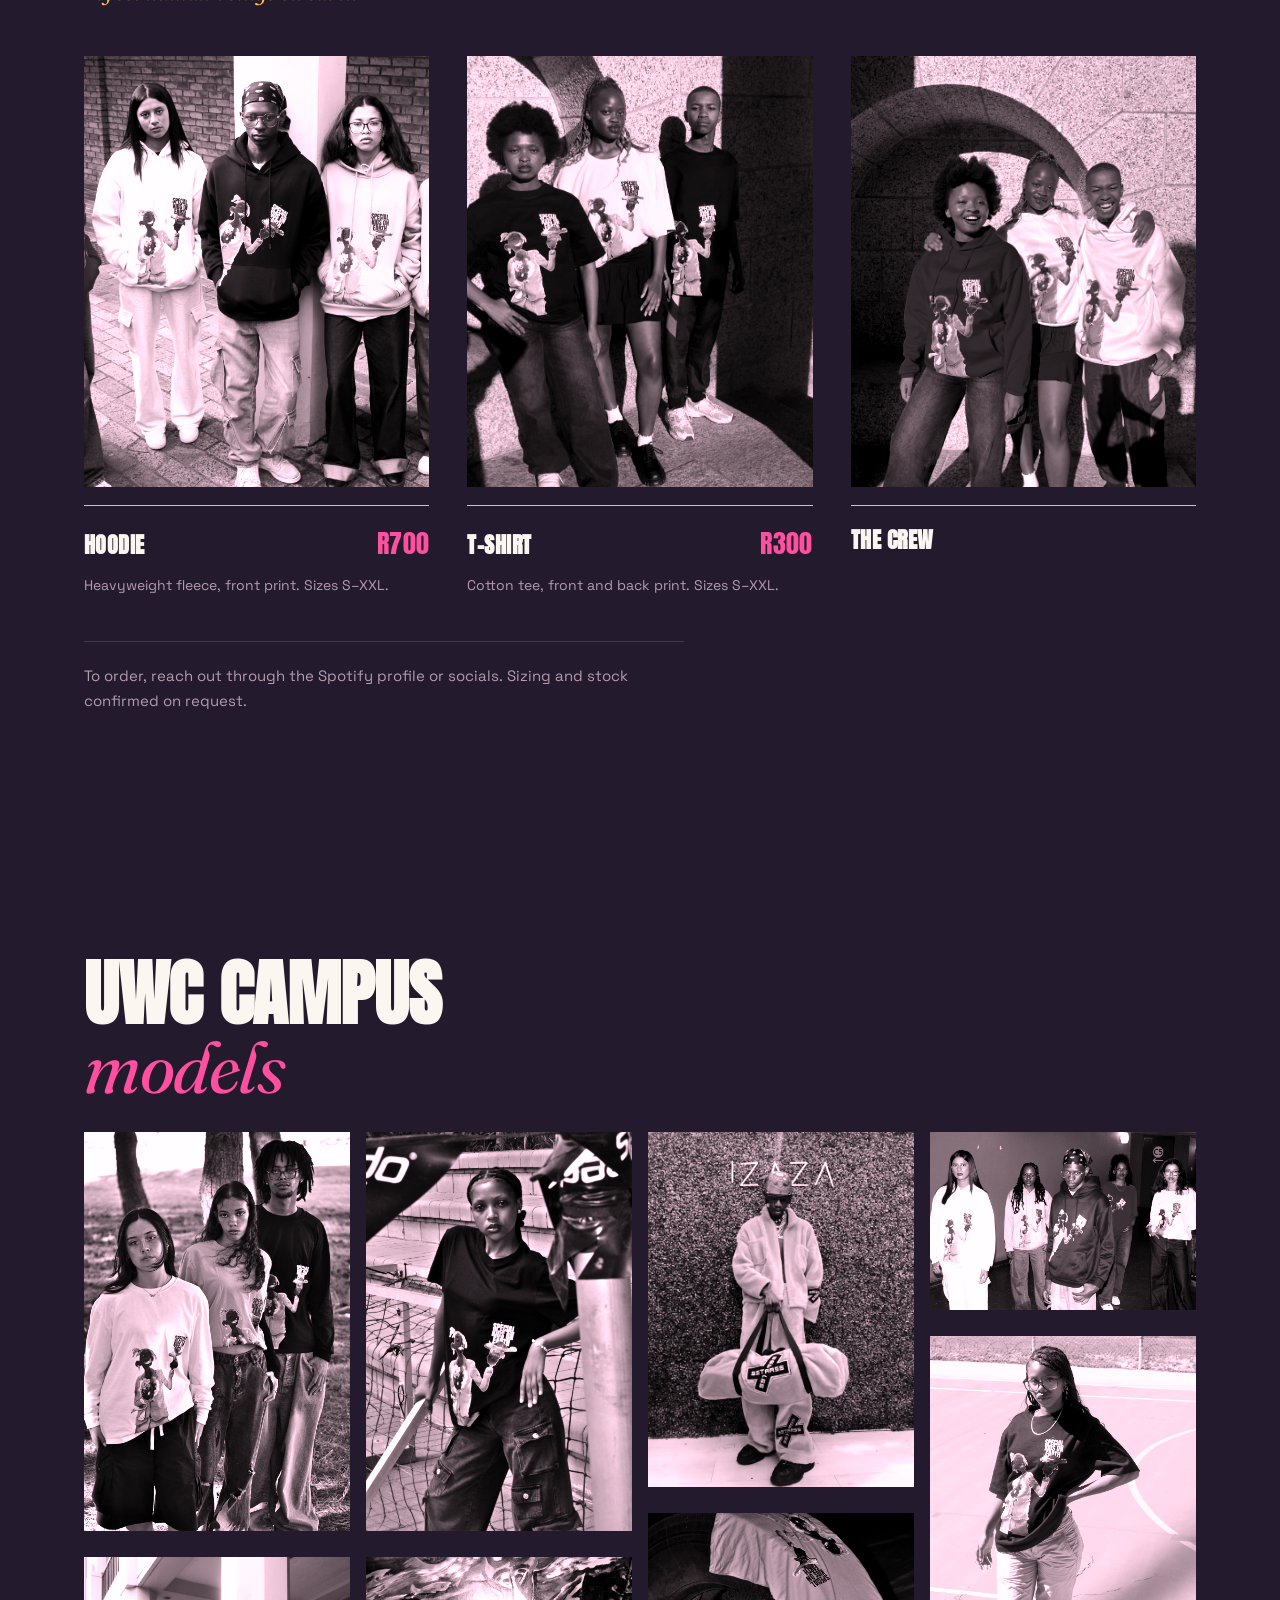
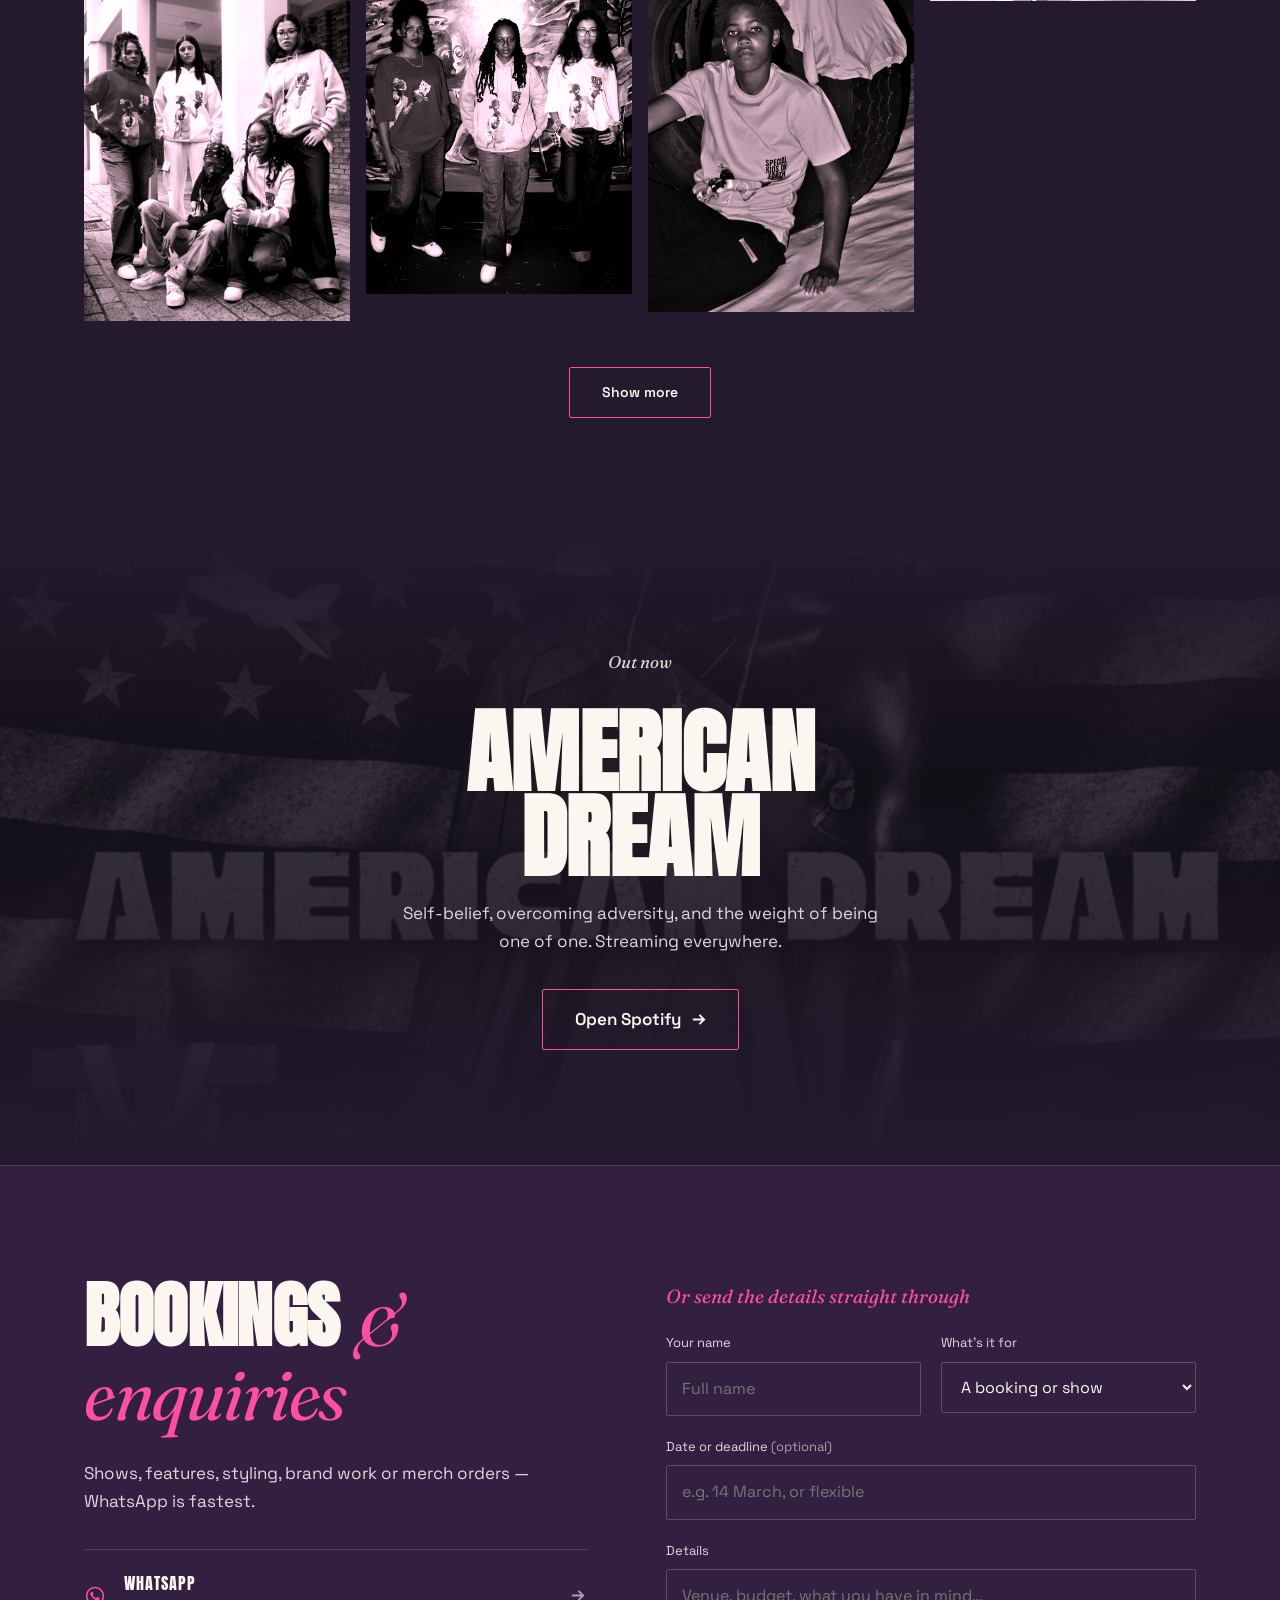
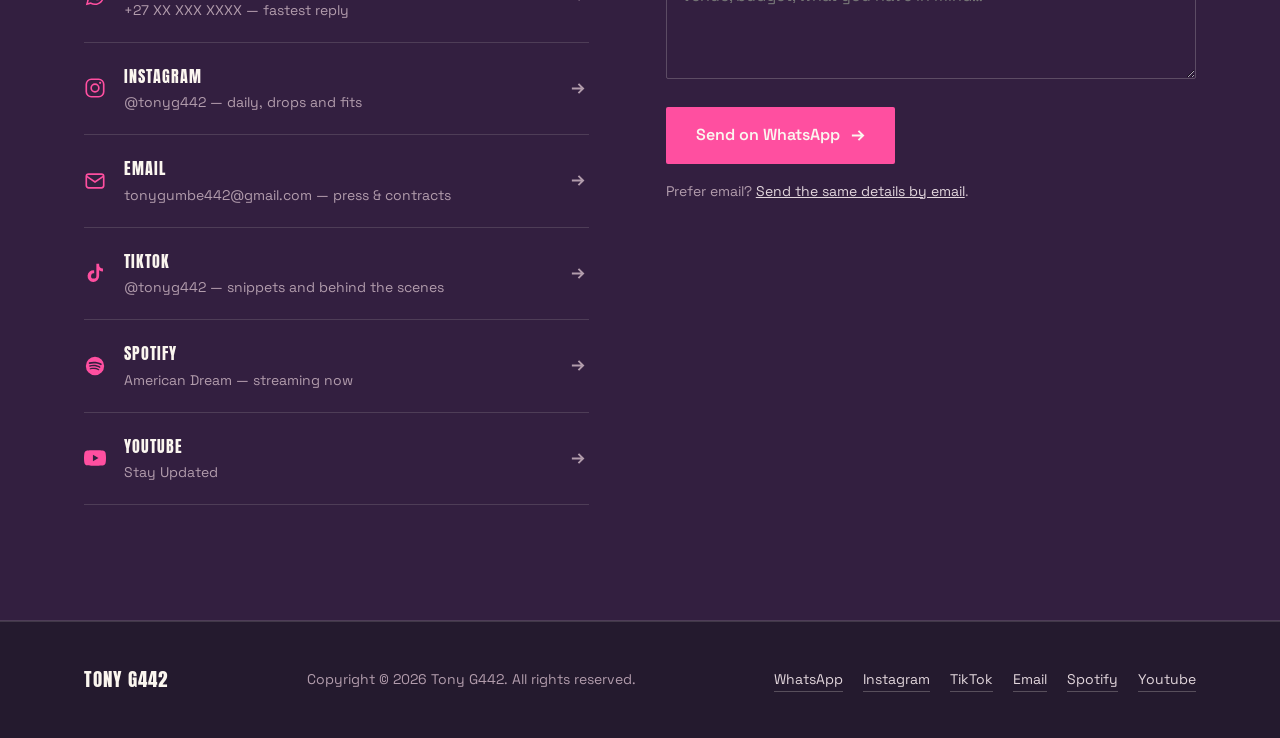
==== commit 2dd0523b: "fix typos" ====
--- a/index.html
+++ b/index.html
@@ -252,9 +252,9 @@
           </li>
 
           <li>
-            <a href="mailto:bookings@tonygumbe442gmail.com">
+            <a href="mailto:tonygumbe442@gmail.com">
               <svg class="ico" viewBox="0 0 24 24" fill="none" stroke="currentColor" stroke-width="1.8" aria-hidden="true"><rect x="2.5" y="4.5" width="19" height="15" rx="2.5"/><path d="m3 7 9 6 9-6"/></svg>
-              <span class="lbl"><b>Email</b><span>bookings@tonygumbe442gmail.com — press &amp; contracts</span></span>
+              <span class="lbl"><b>Email</b><span>tonygumbe442@gmail.com — press &amp; contracts</span></span>
               <svg class="arrow" viewBox="0 0 16 16" fill="none" stroke="currentColor" stroke-width="2" aria-hidden="true"><path d="M2 8h12M9 3l5 5-5 5"/></svg>
             </a>
           </li>
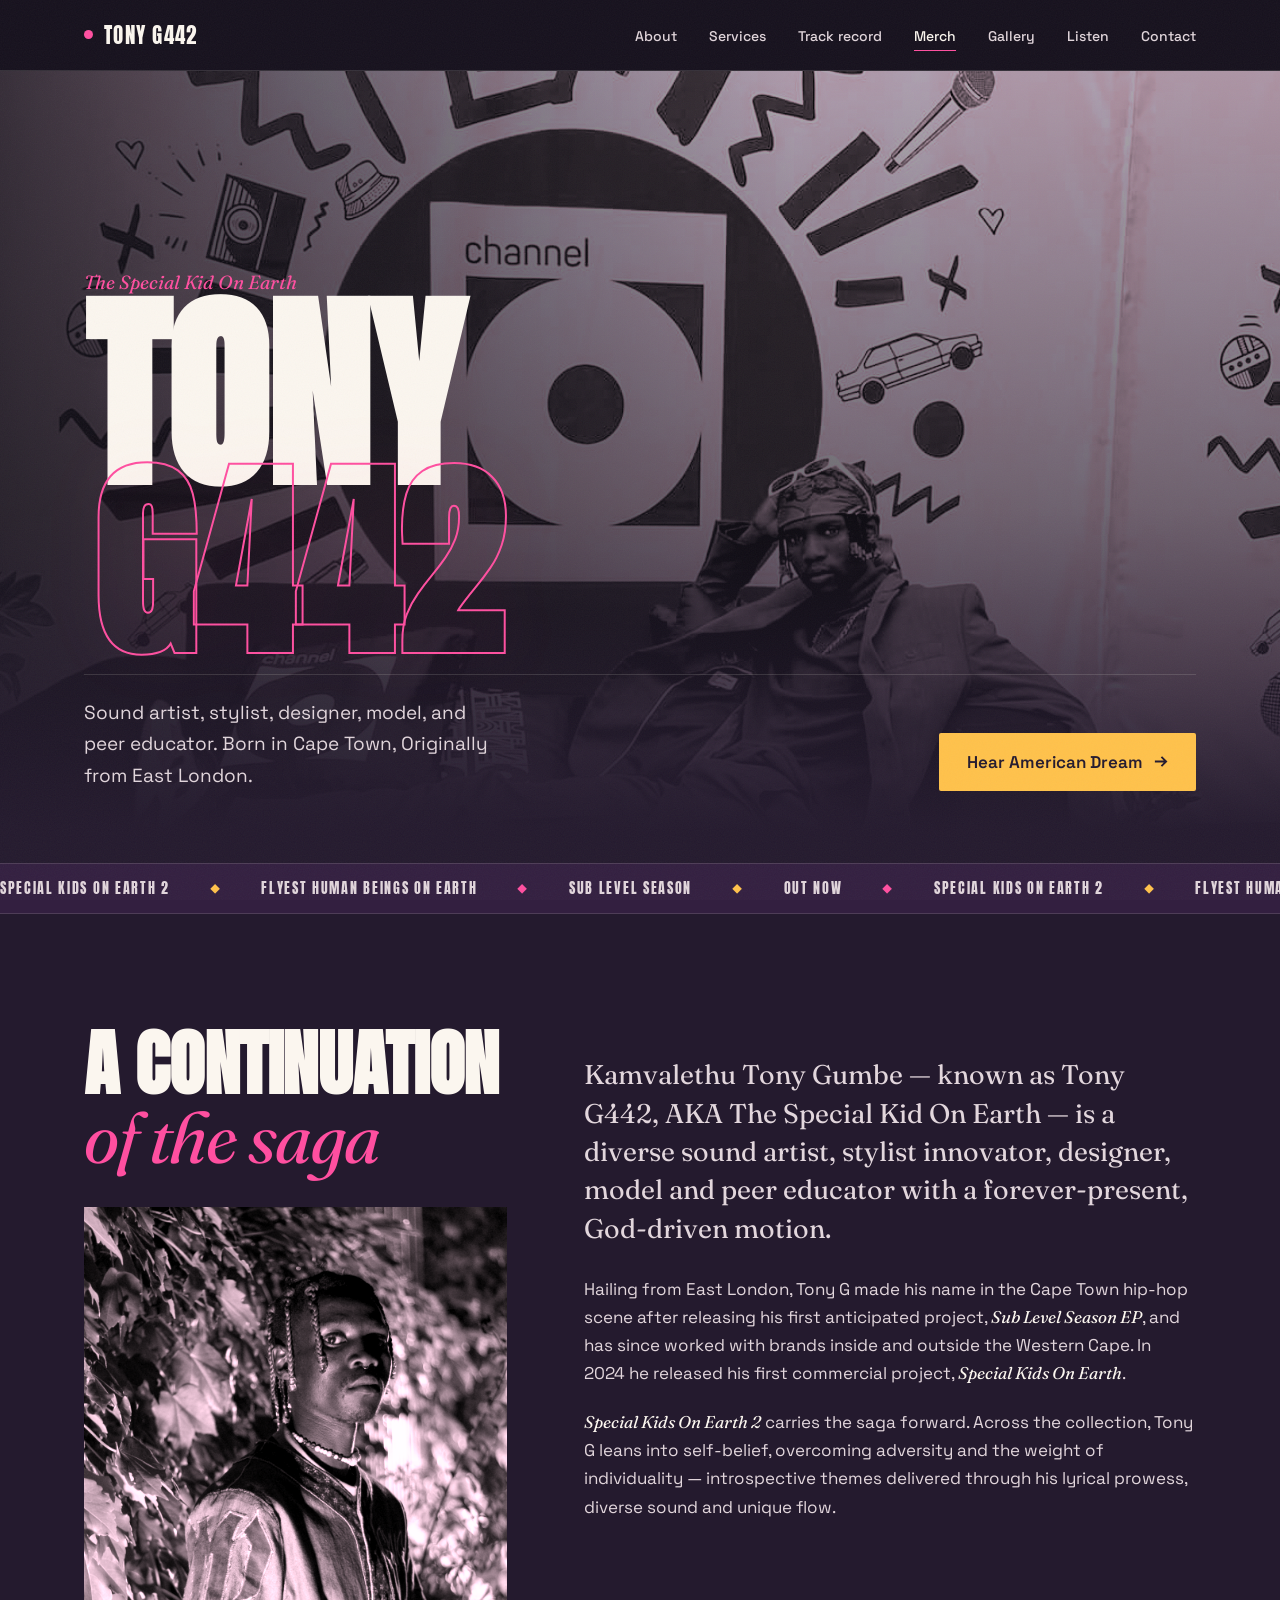
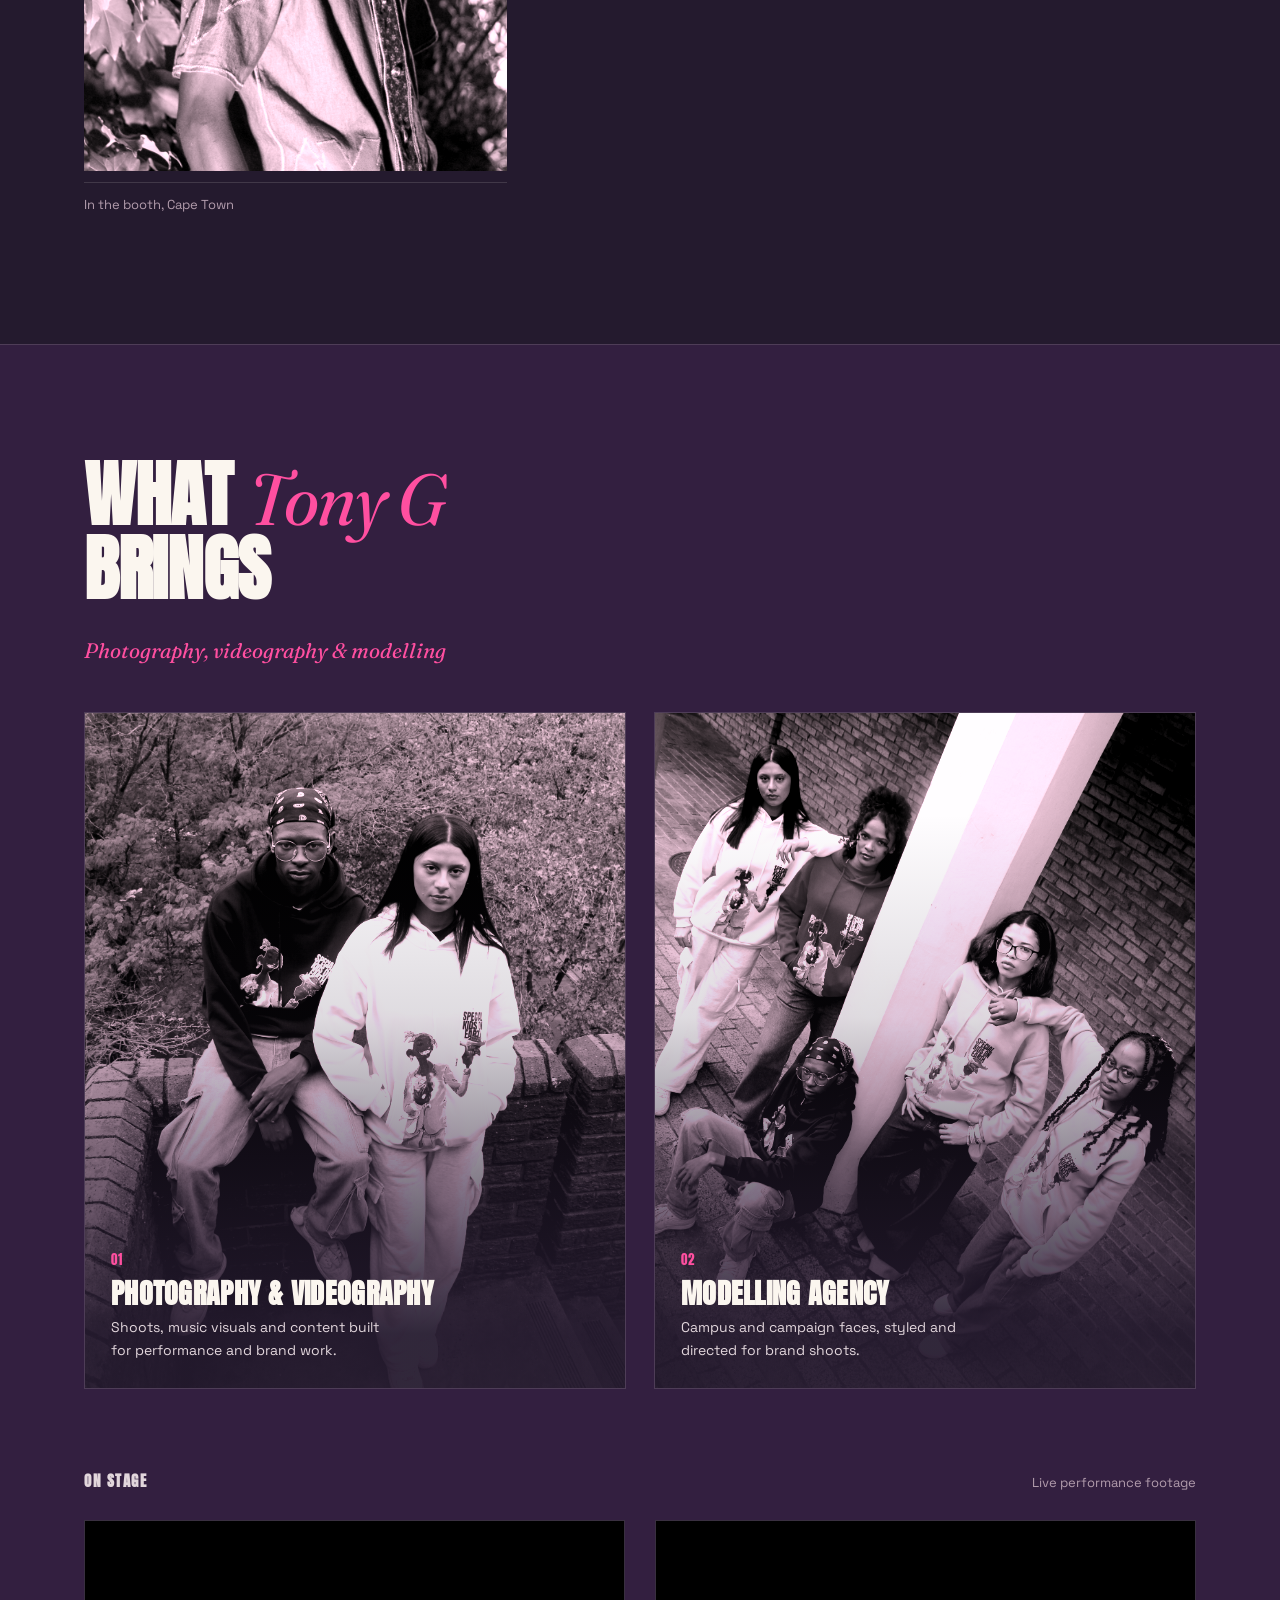
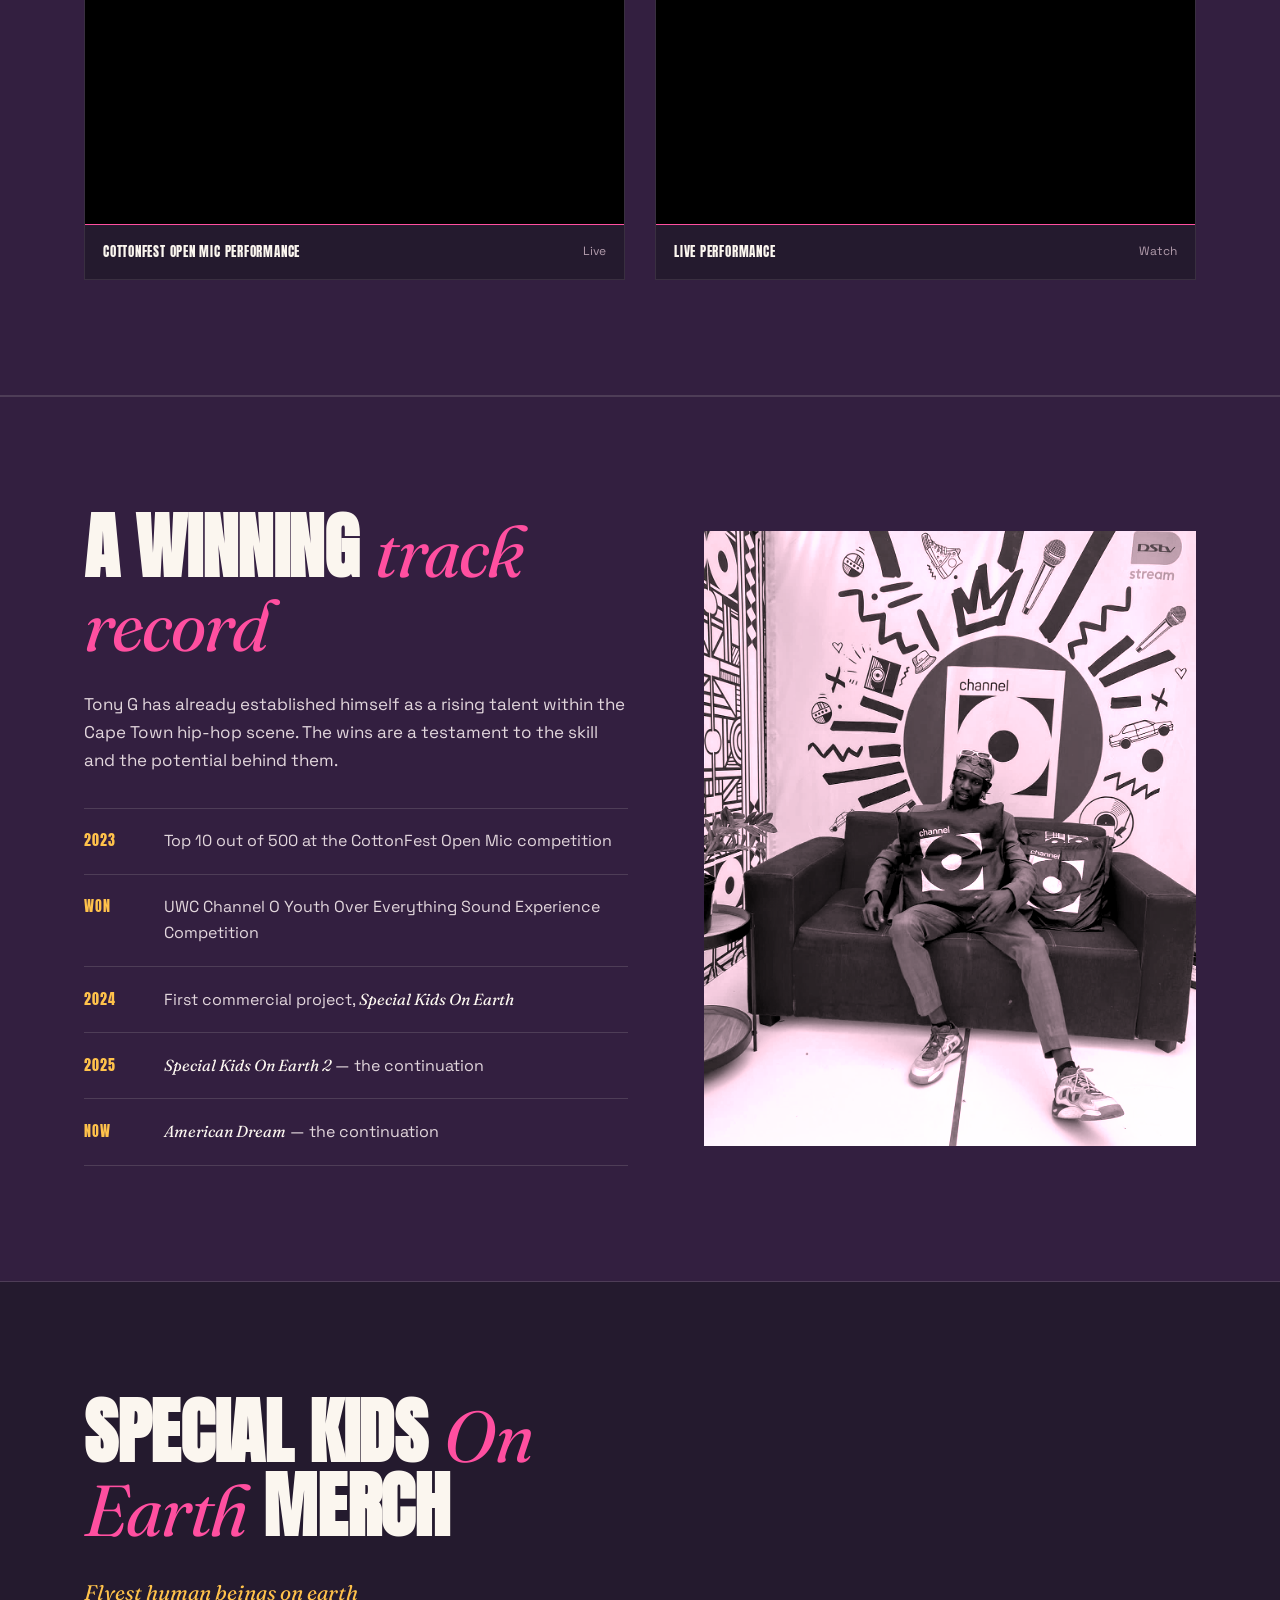
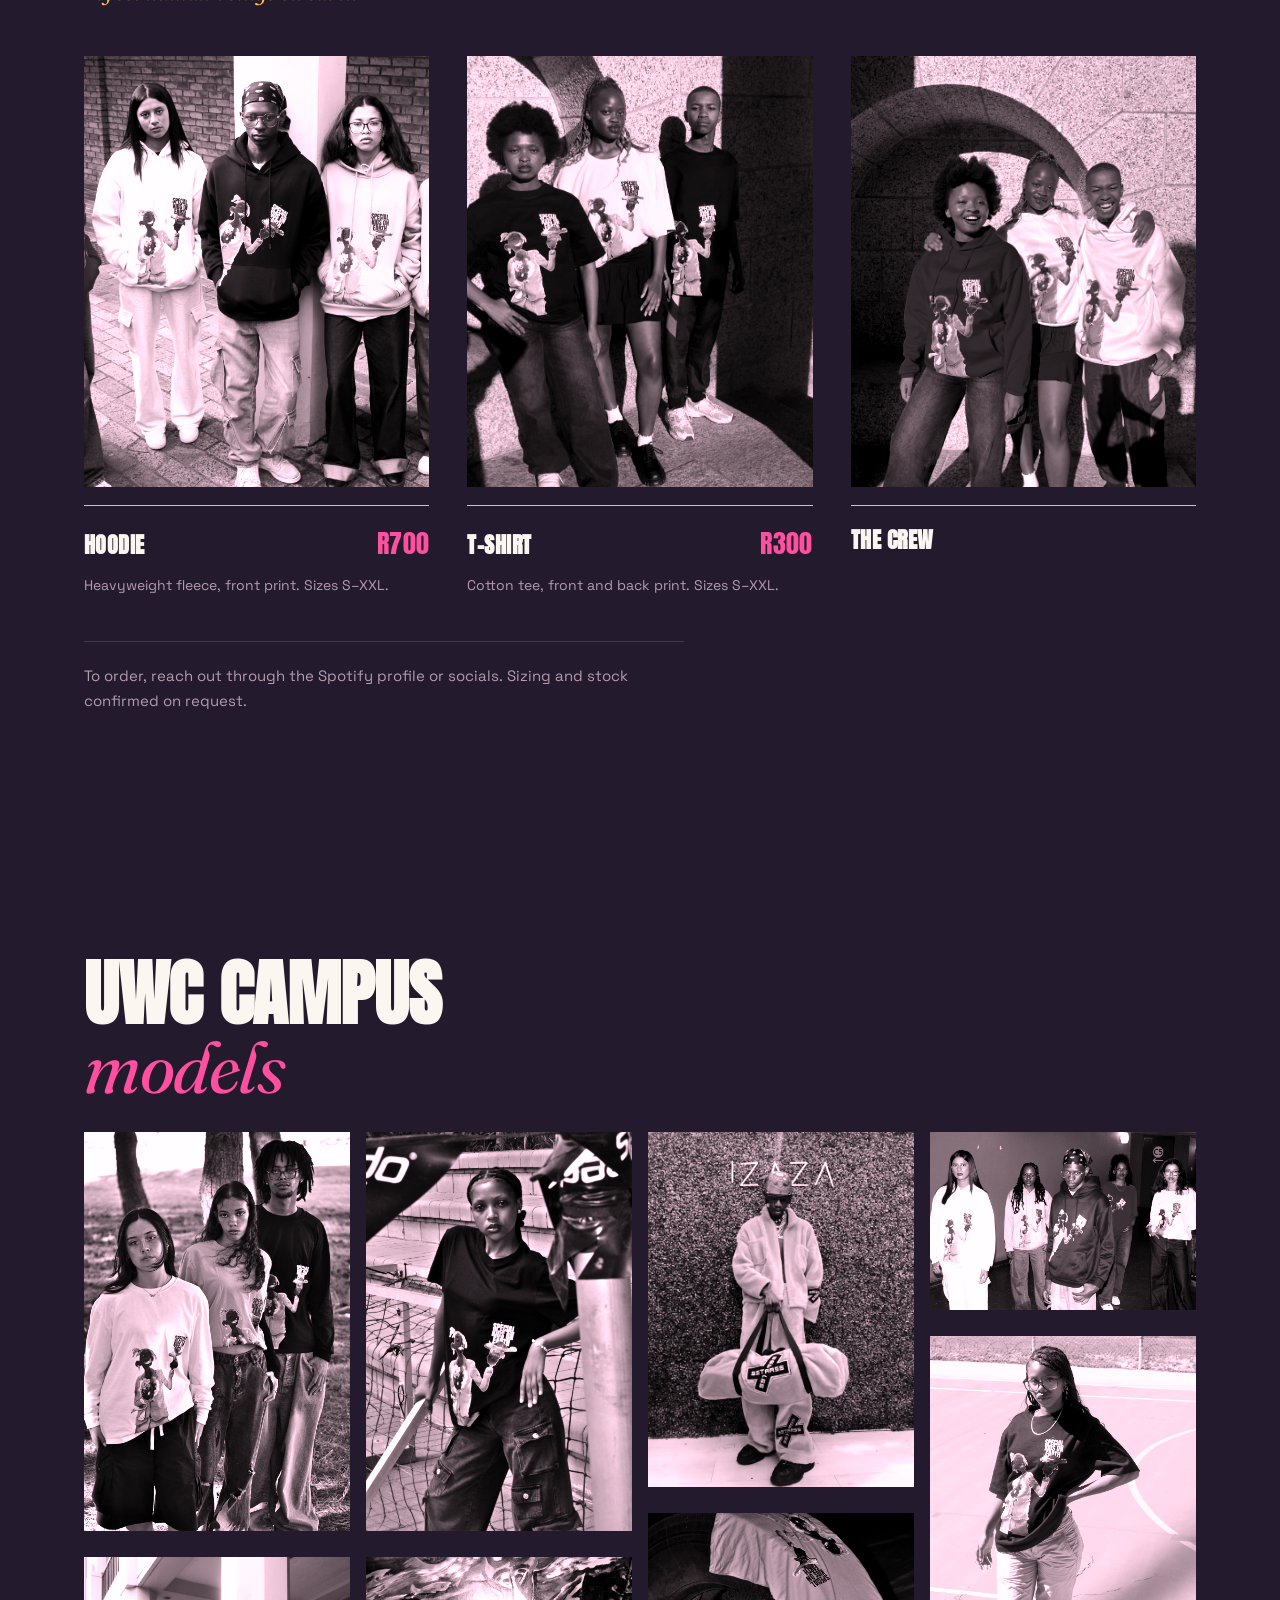
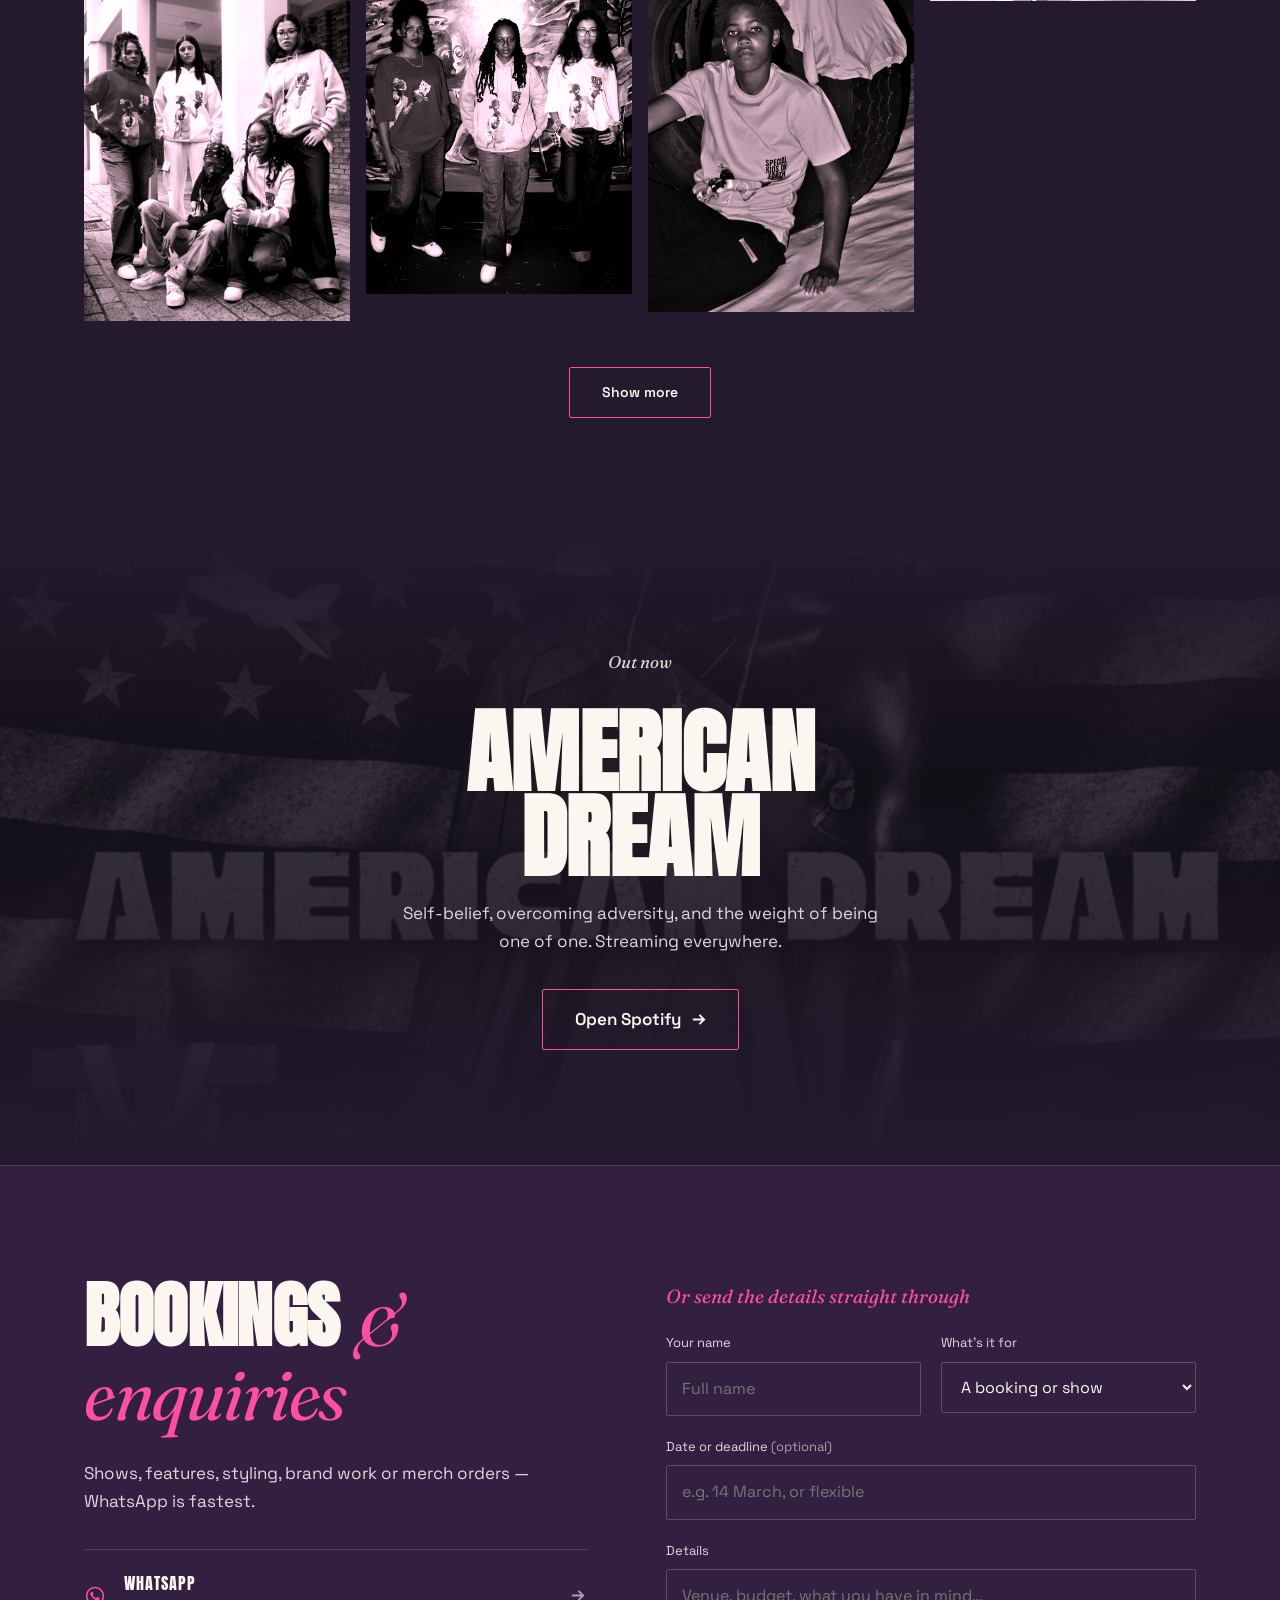
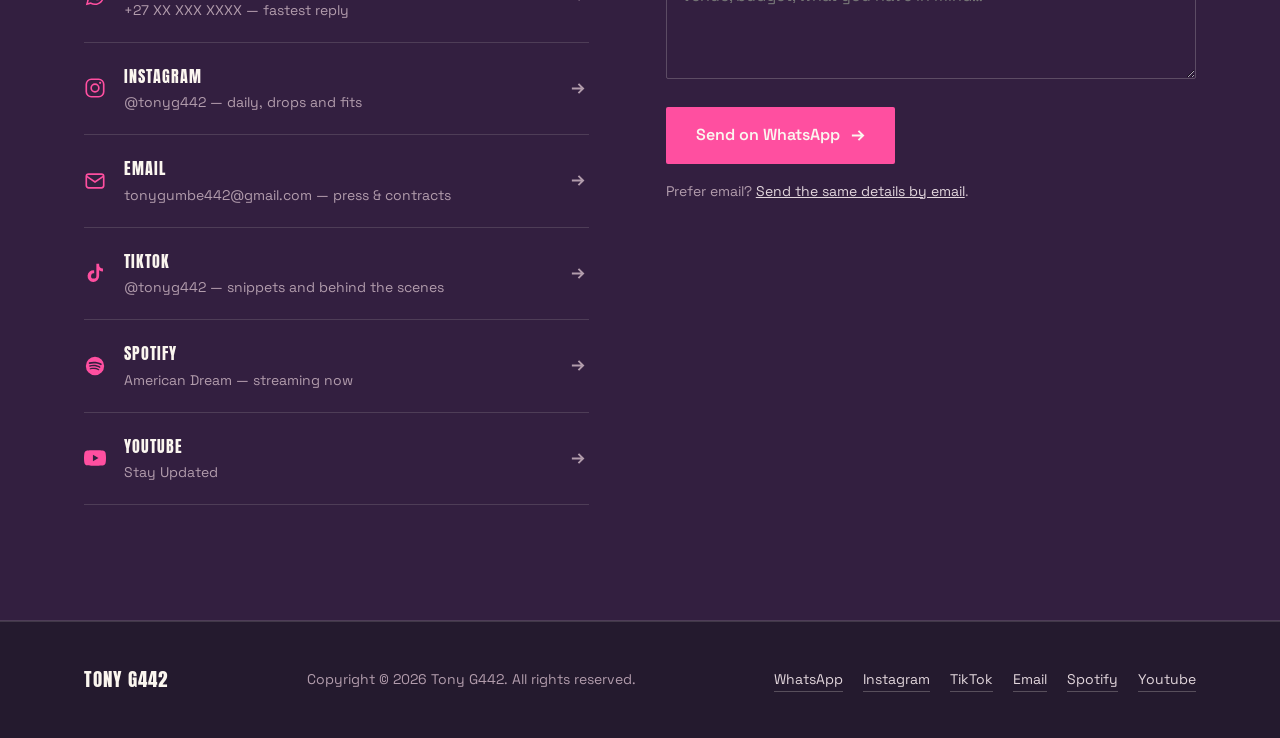
==== commit 6078d12b: "more typos fixed" ====
--- a/index.html
+++ b/index.html
@@ -14,6 +14,8 @@
 <link rel="preconnect" href="https://fonts.gstatic.com" crossorigin>
 <link href="https://fonts.googleapis.com/css2?family=Anton&family=Fraunces:opsz,wght@9..144,400;9..144,600&family=Space+Grotesk:wght@400;500;600&display=swap" rel="stylesheet">
 <link rel="stylesheet" href="static/styles.css">
+<link rel="icon" href="static/favicon.ico" sizes="any">
+
 </head>
 
 <body>
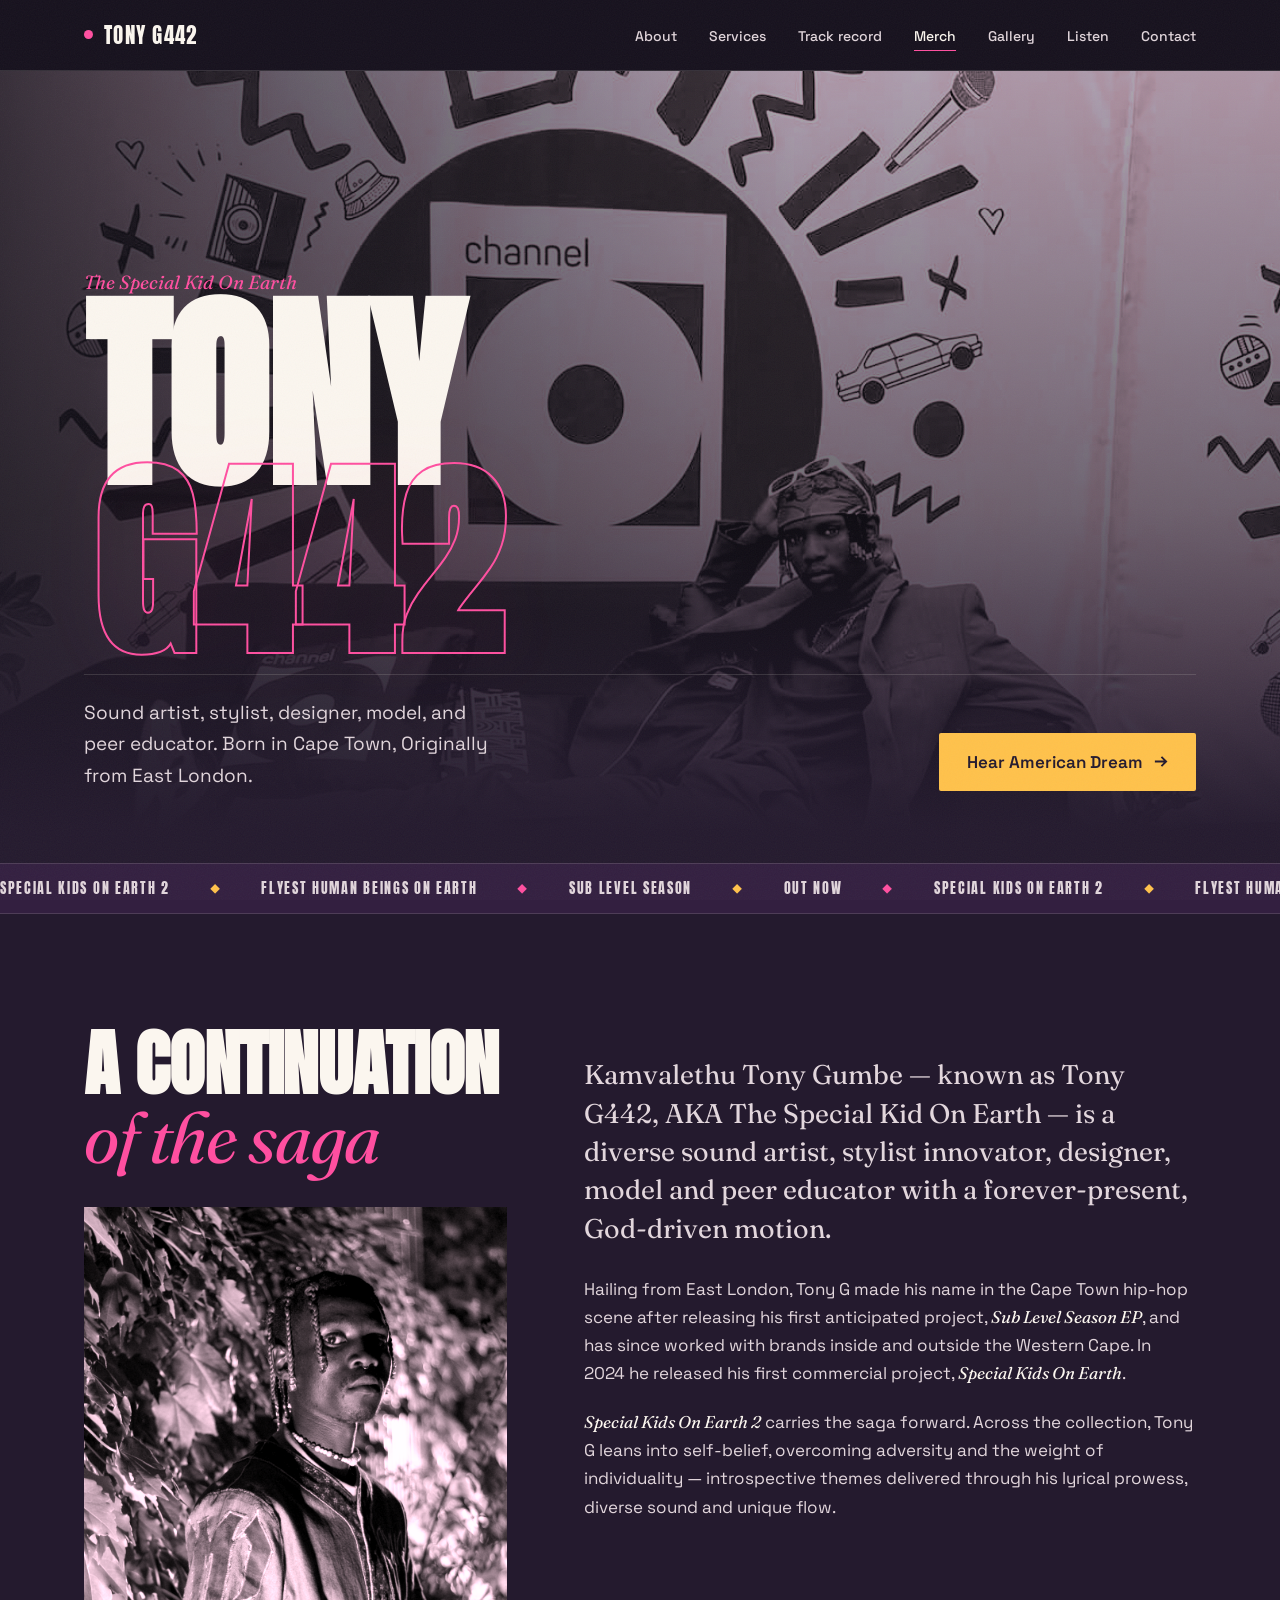
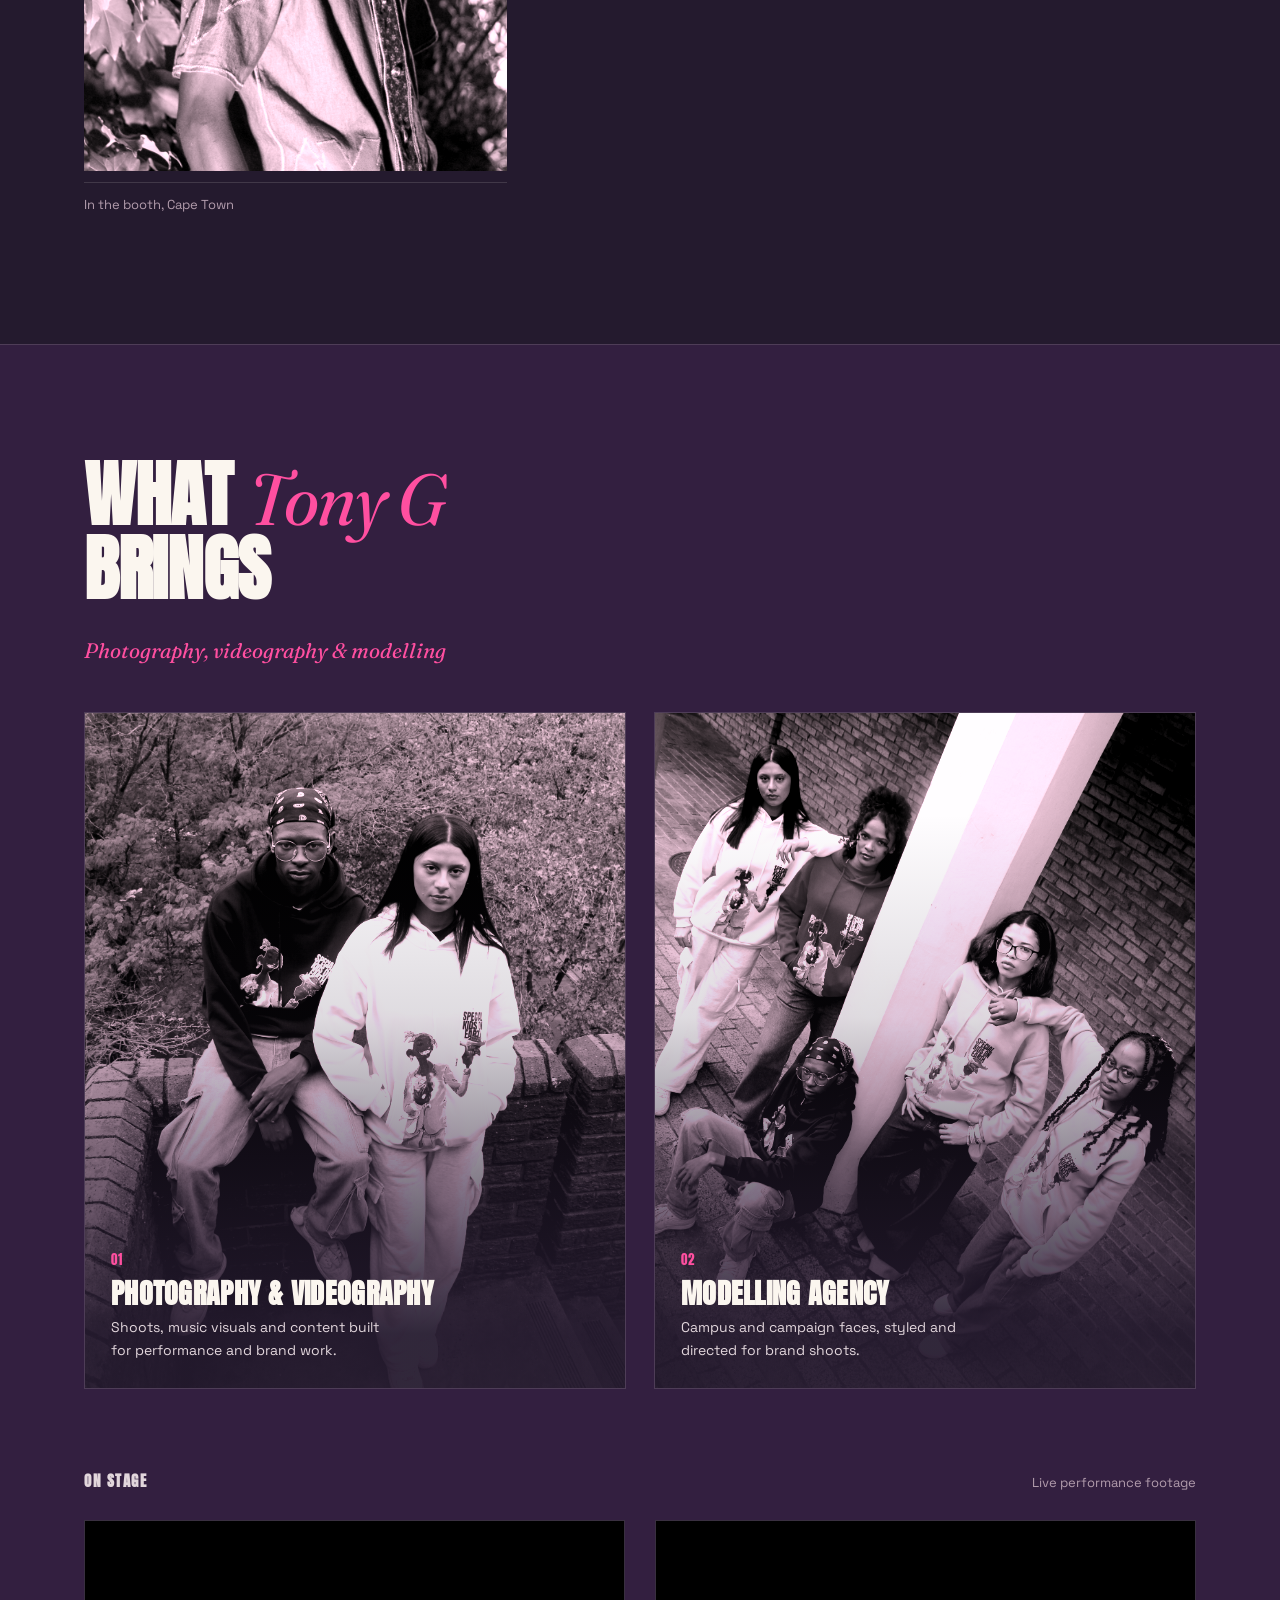
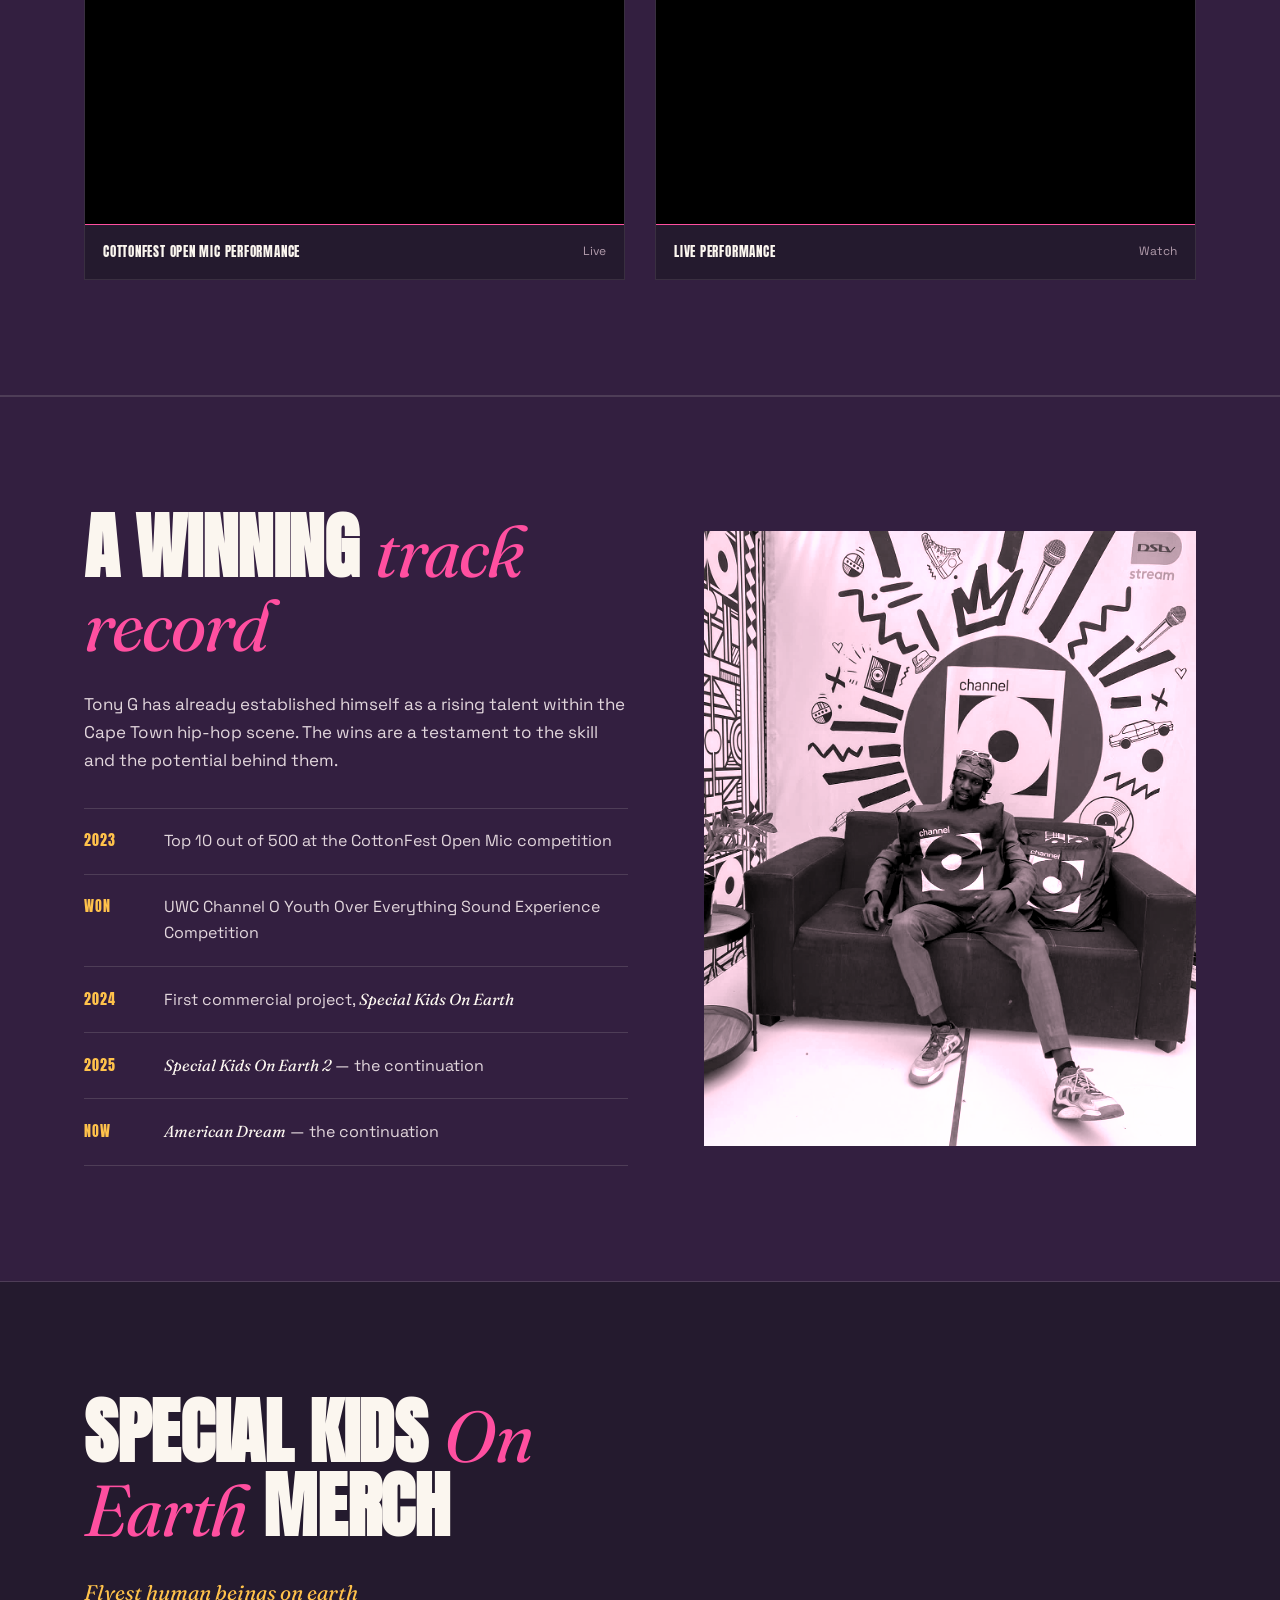
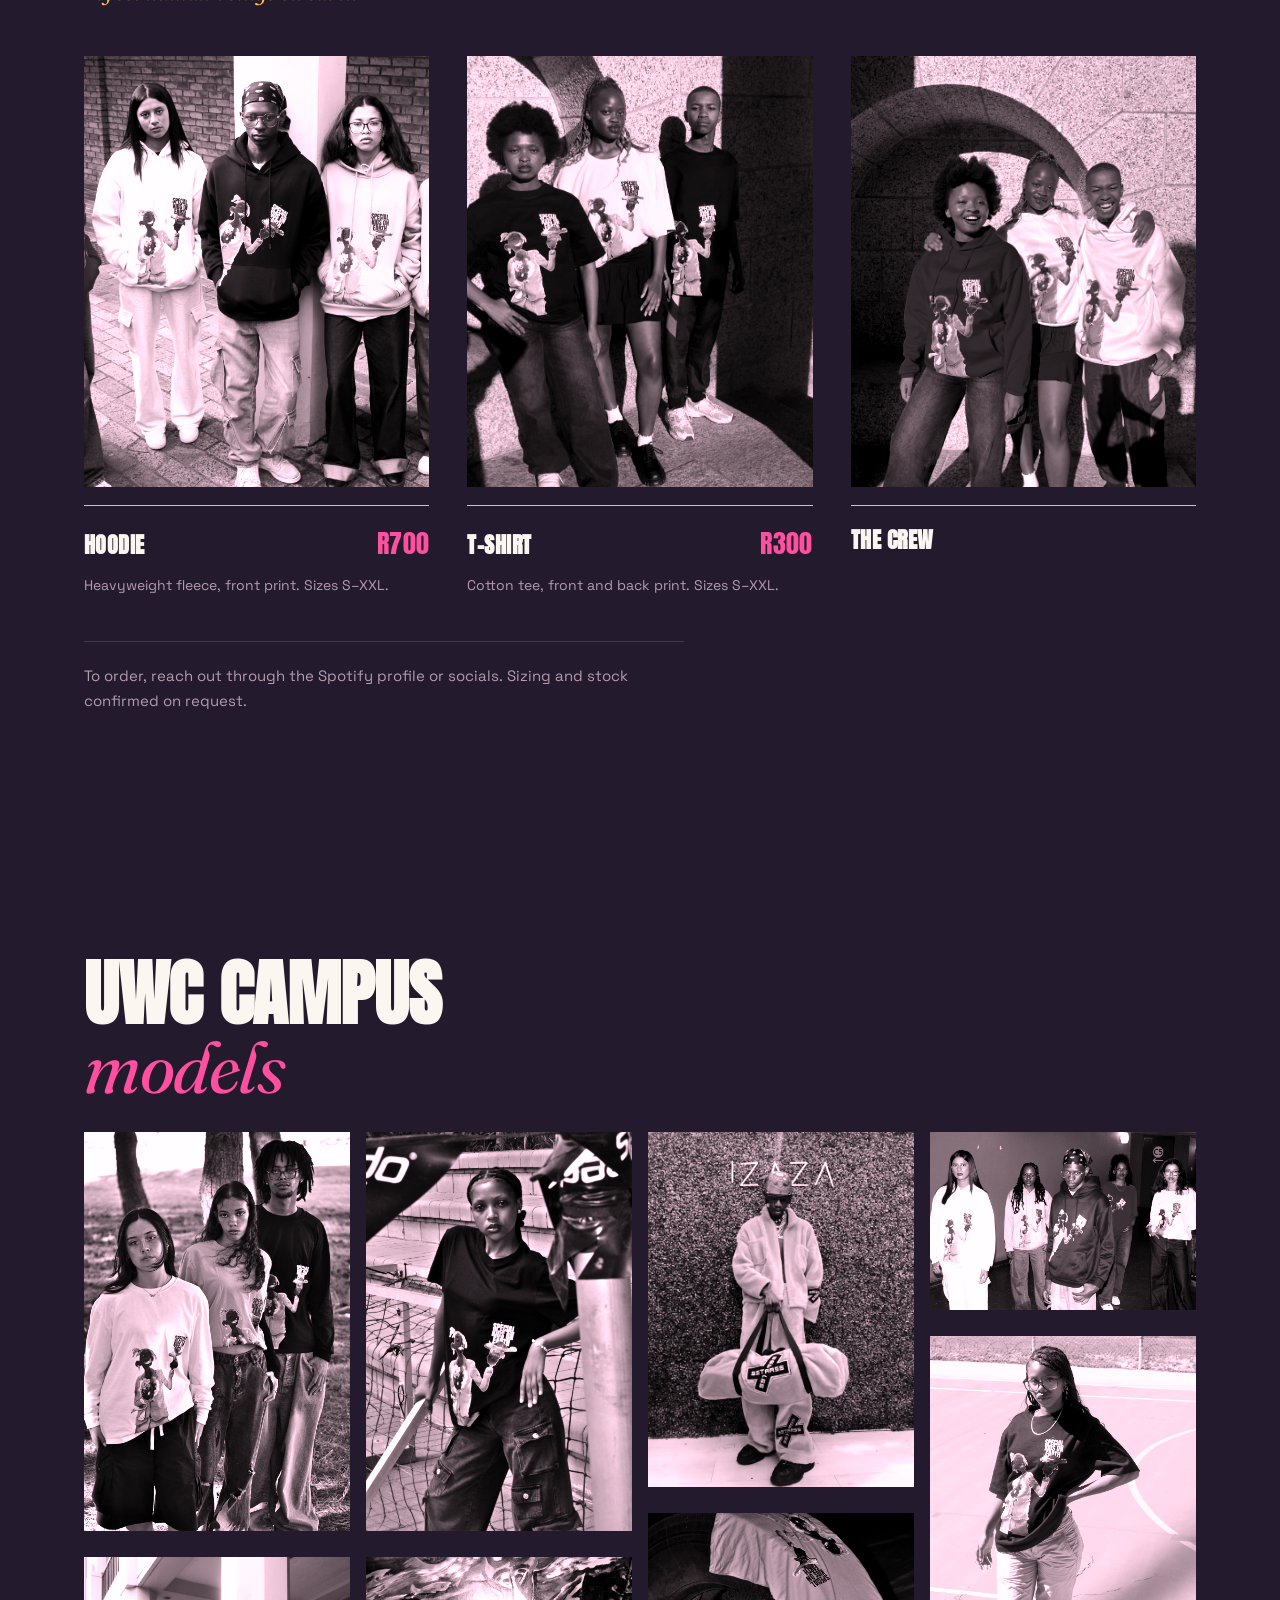
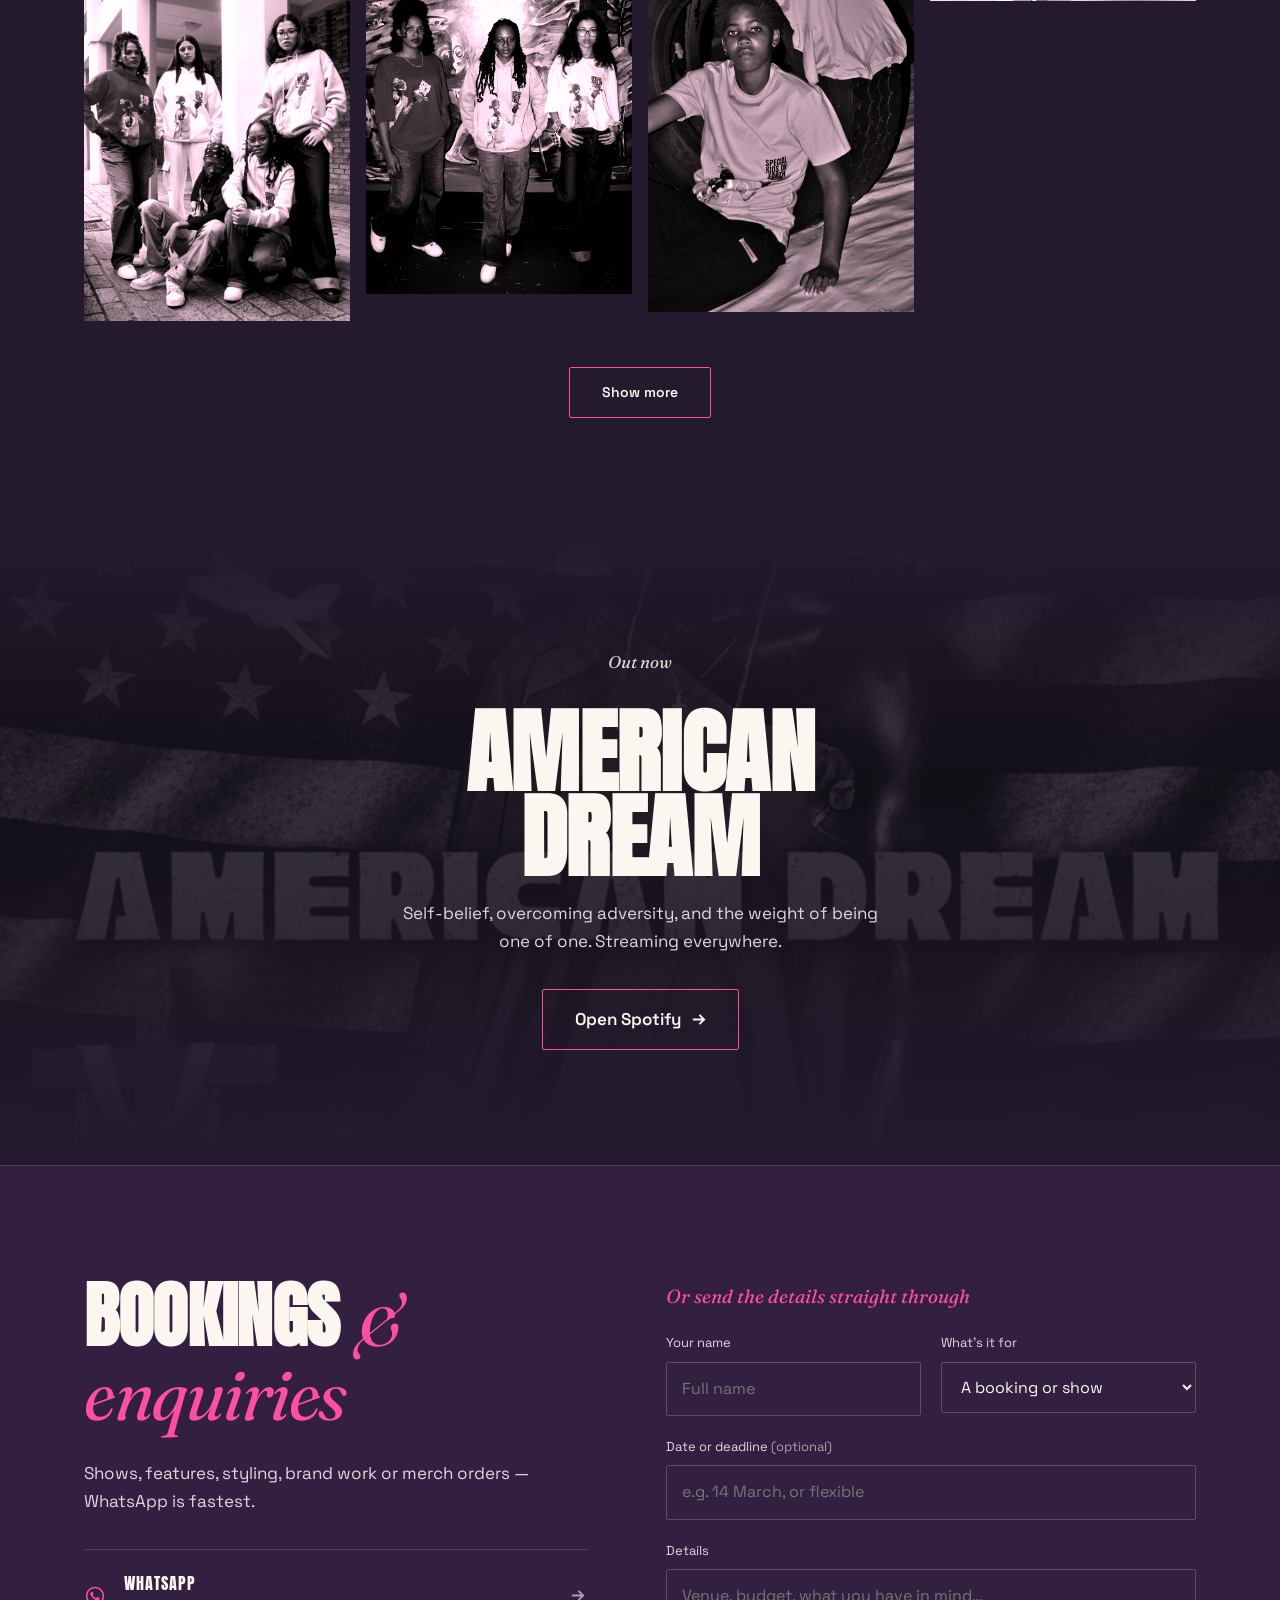
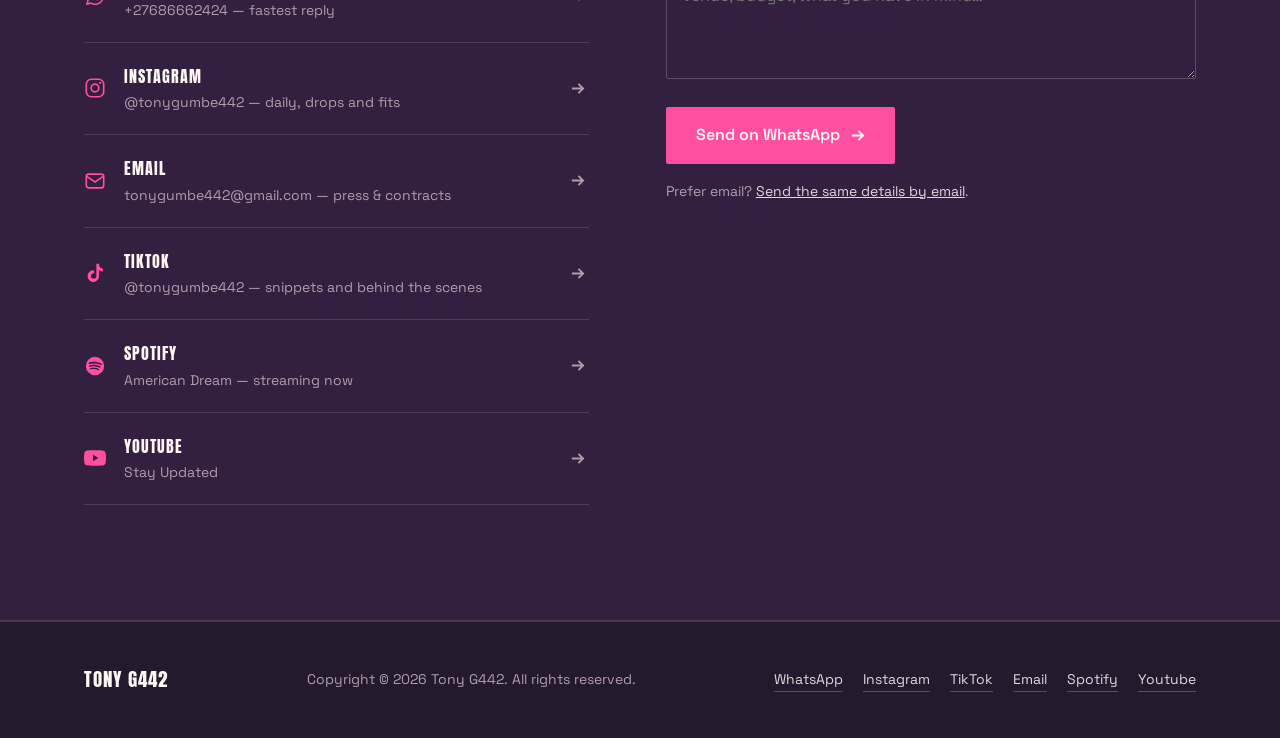
==== commit 807395aa: "Update index.html" ====
--- a/index.html
+++ b/index.html
@@ -240,7 +240,7 @@
           <li>
             <a href="https://wa.me/27686662424" target="_blank" rel="noopener">
               <svg class="ico" viewBox="0 0 24 24" fill="currentColor" aria-hidden="true"><path d="M12.04 2C6.58 2 2.13 6.45 2.13 11.91c0 1.75.46 3.45 1.32 4.95L2 22l5.25-1.38a9.87 9.87 0 0 0 4.79 1.22h.01c5.46 0 9.91-4.45 9.91-9.91C21.96 6.45 17.5 2 12.04 2Zm0 18.15h-.01a8.2 8.2 0 0 1-4.18-1.15l-.3-.18-3.11.82.83-3.04-.2-.31a8.17 8.17 0 0 1-1.25-4.38c0-4.54 3.69-8.23 8.23-8.23 2.2 0 4.26.86 5.82 2.41a8.18 8.18 0 0 1 2.41 5.83c0 4.54-3.7 8.23-8.24 8.23Zm4.52-6.16c-.25-.12-1.47-.72-1.69-.81-.23-.08-.39-.12-.56.13-.17.24-.64.8-.79.97-.14.16-.29.19-.54.06-.25-.12-1.05-.39-1.99-1.23-.74-.66-1.23-1.47-1.38-1.72-.14-.25-.01-.38.11-.5.11-.11.25-.29.37-.43.13-.15.17-.25.25-.41.08-.17.04-.31-.02-.43-.06-.12-.56-1.34-.76-1.84-.2-.48-.41-.42-.56-.43h-.48c-.17 0-.43.06-.66.31-.23.25-.86.85-.86 2.06s.89 2.39 1.01 2.56c.12.16 1.75 2.67 4.23 3.74.59.26 1.05.41 1.41.52.59.19 1.13.16 1.56.1.47-.07 1.47-.6 1.67-1.18.21-.58.21-1.07.15-1.18-.06-.11-.23-.17-.48-.29Z"/></svg>
-              <span class="lbl"><b>WhatsApp</b><span>+27 XX XXX XXXX — fastest reply</span></span>
+              <span class="lbl"><b>WhatsApp</b><span>+27686662424 — fastest reply</span></span>
               <svg class="arrow" viewBox="0 0 16 16" fill="none" stroke="currentColor" stroke-width="2" aria-hidden="true"><path d="M2 8h12M9 3l5 5-5 5"/></svg>
             </a>
           </li>
@@ -248,7 +248,7 @@
           <li>
             <a href="https://instagram.com/tonygumbe442" target="_blank" rel="noopener">
               <svg class="ico" viewBox="0 0 24 24" fill="none" stroke="currentColor" stroke-width="1.8" aria-hidden="true"><rect x="2.5" y="2.5" width="19" height="19" rx="5.5"/><circle cx="12" cy="12" r="4.2"/><circle cx="17.6" cy="6.4" r="1.2" fill="currentColor" stroke="none"/></svg>
-              <span class="lbl"><b>Instagram</b><span>@tonyg442 — daily, drops and fits</span></span>
+              <span class="lbl"><b>Instagram</b><span>@tonygumbe442 — daily, drops and fits</span></span>
               <svg class="arrow" viewBox="0 0 16 16" fill="none" stroke="currentColor" stroke-width="2" aria-hidden="true"><path d="M2 8h12M9 3l5 5-5 5"/></svg>
             </a>
           </li>
@@ -264,7 +264,7 @@
           <li>
             <a href="https://www.tiktok.com/@tonygumbe442" target="_blank" rel="noopener">
               <svg class="ico" viewBox="0 0 24 24" fill="currentColor" aria-hidden="true"><path d="M16.5 2h-3v13.2a2.9 2.9 0 1 1-2.4-2.85V9.2A6.3 6.3 0 1 0 16.5 15.4V8.9a7.3 7.3 0 0 0 4.2 1.33V7.2a4.3 4.3 0 0 1-4.2-4.2V2Z"/></svg>
-              <span class="lbl"><b>TikTok</b><span>@tonyg442 — snippets and behind the scenes</span></span>
+              <span class="lbl"><b>TikTok</b><span>@tonygumbe442 — snippets and behind the scenes</span></span>
               <svg class="arrow" viewBox="0 0 16 16" fill="none" stroke="currentColor" stroke-width="2" aria-hidden="true"><path d="M2 8h12M9 3l5 5-5 5"/></svg>
             </a>
           </li>
